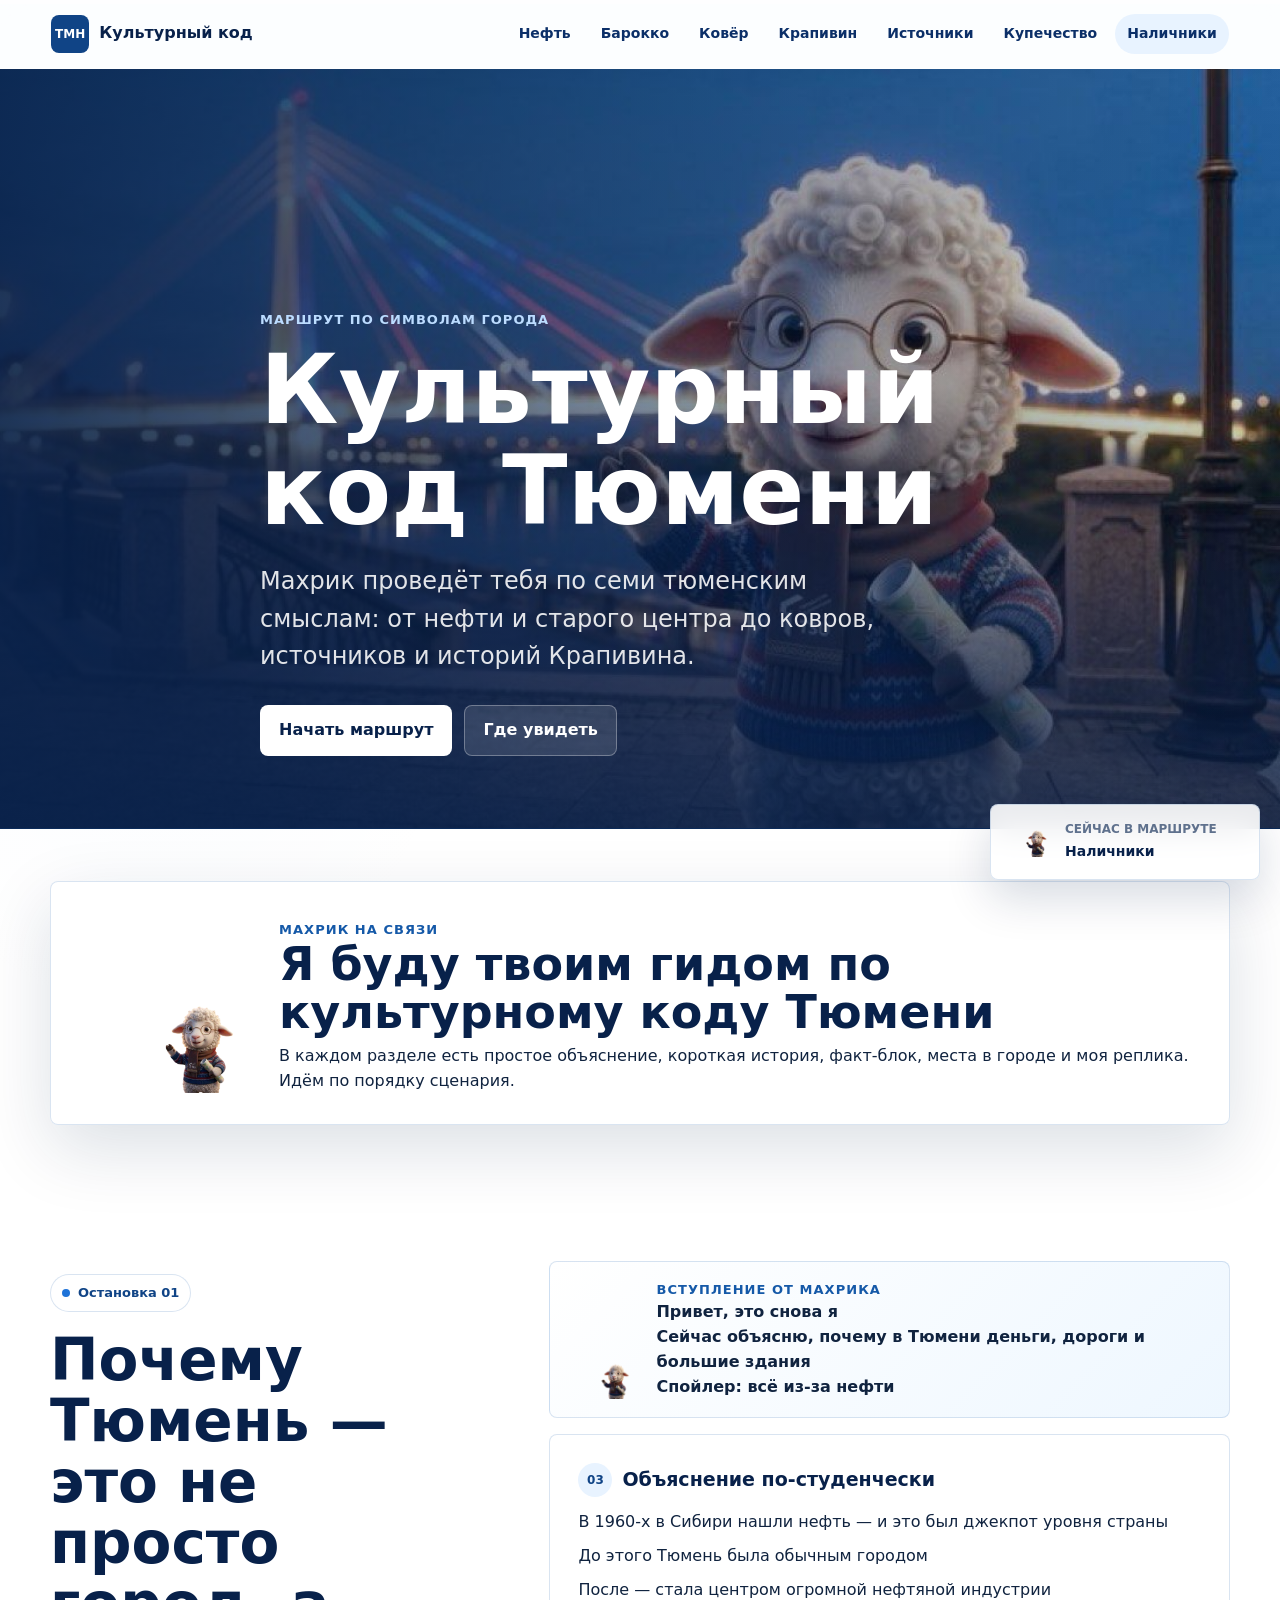
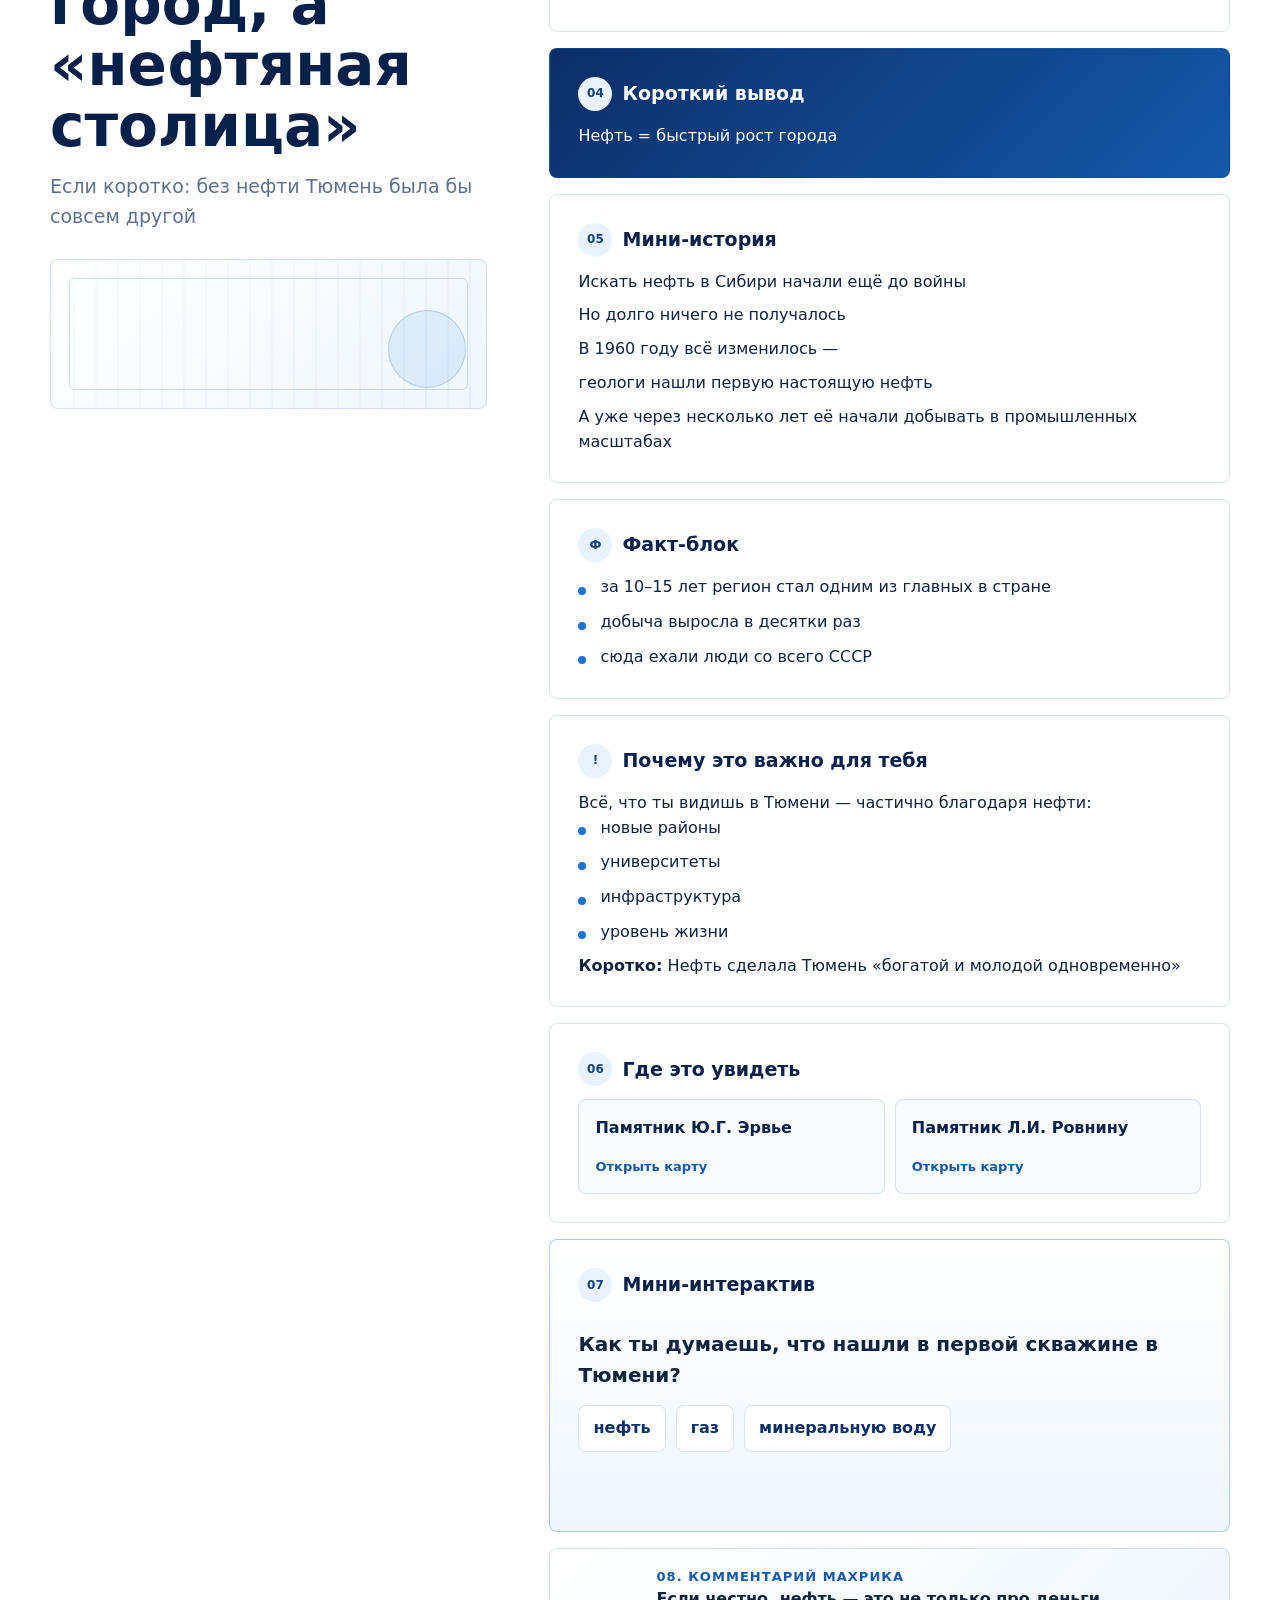
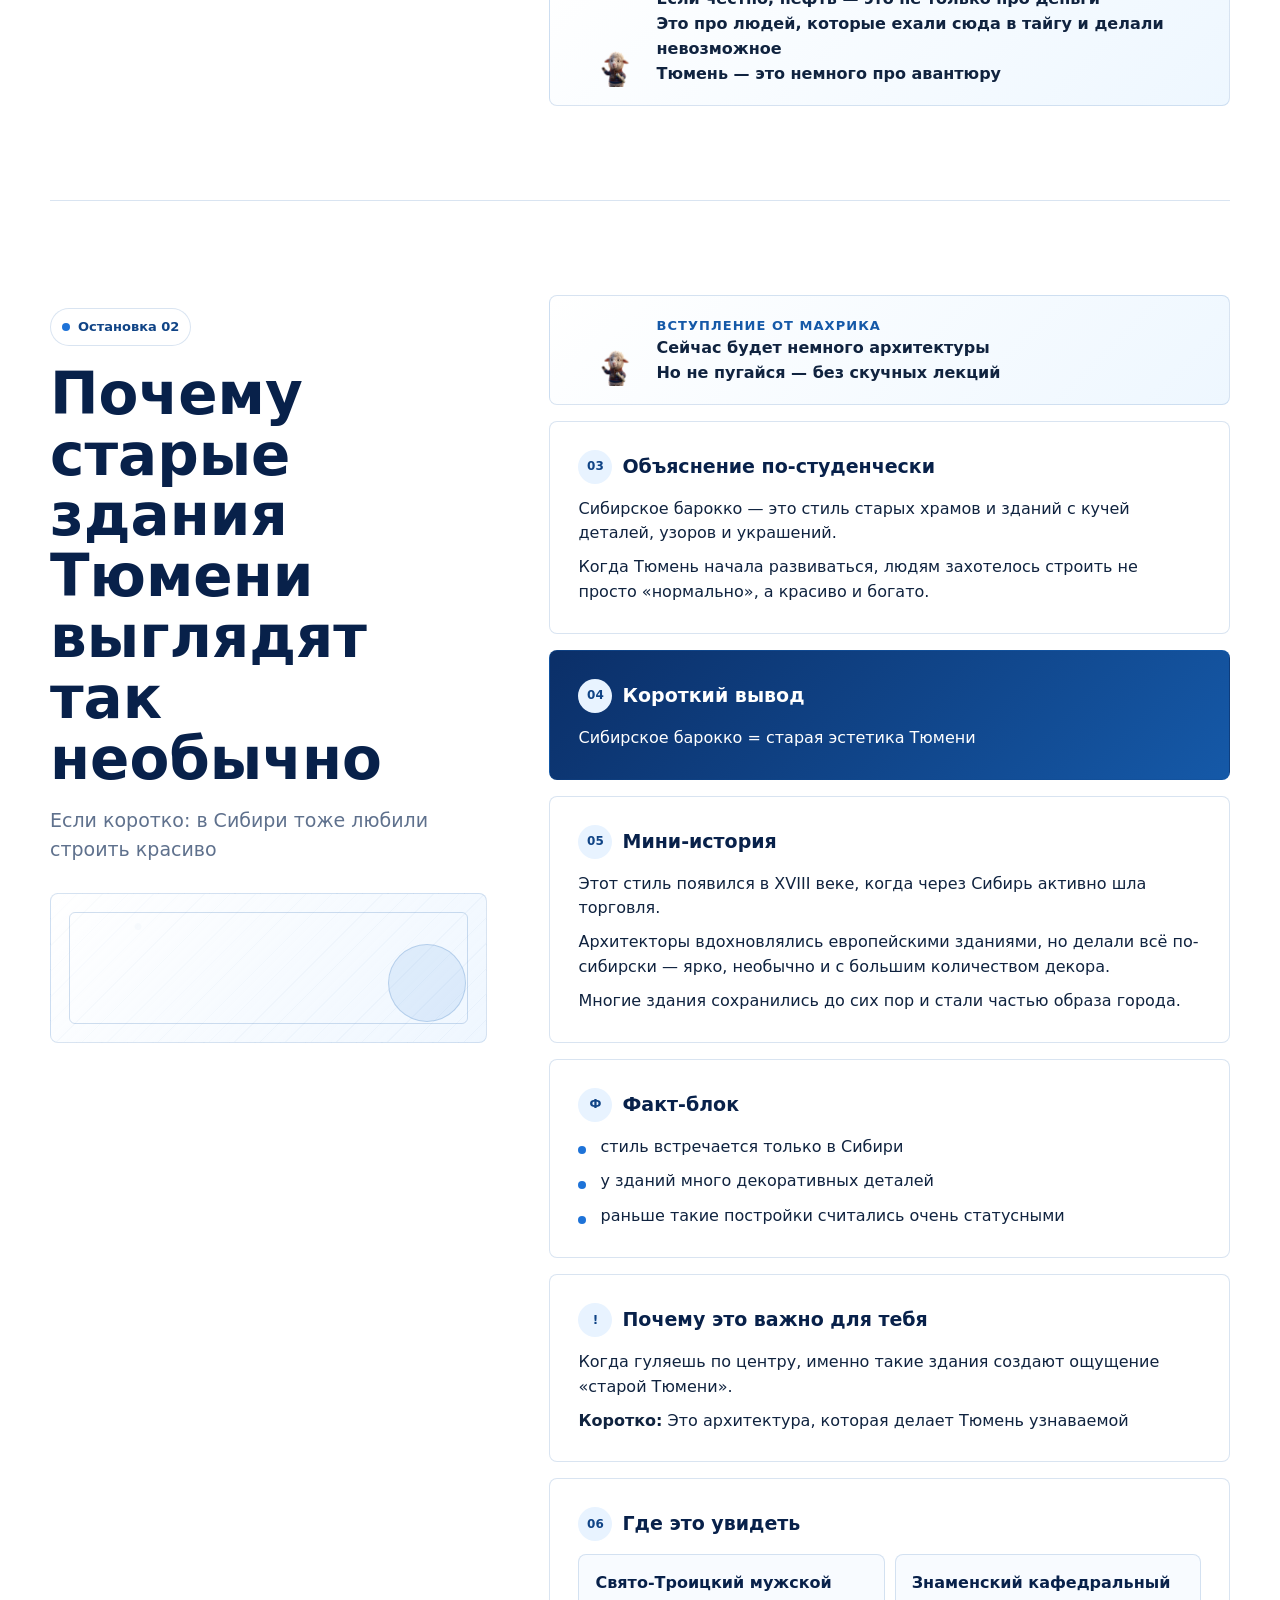
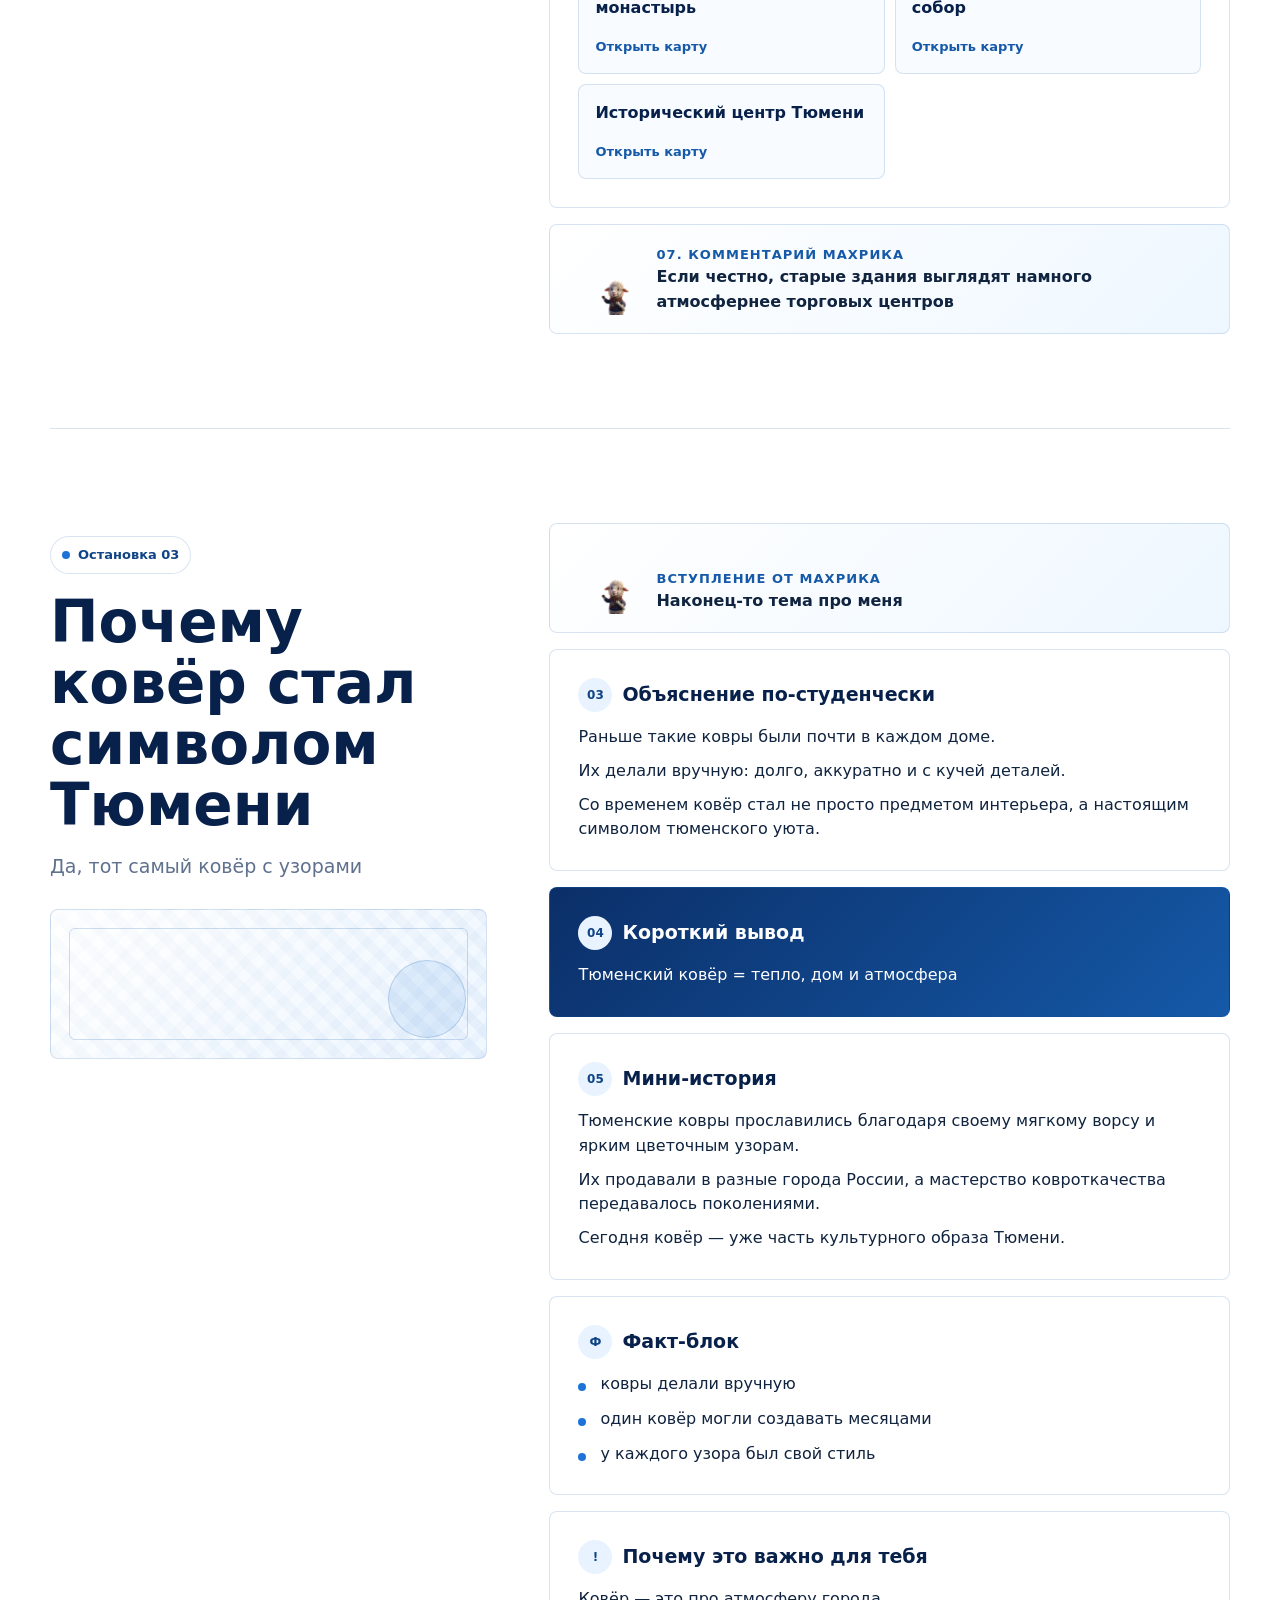
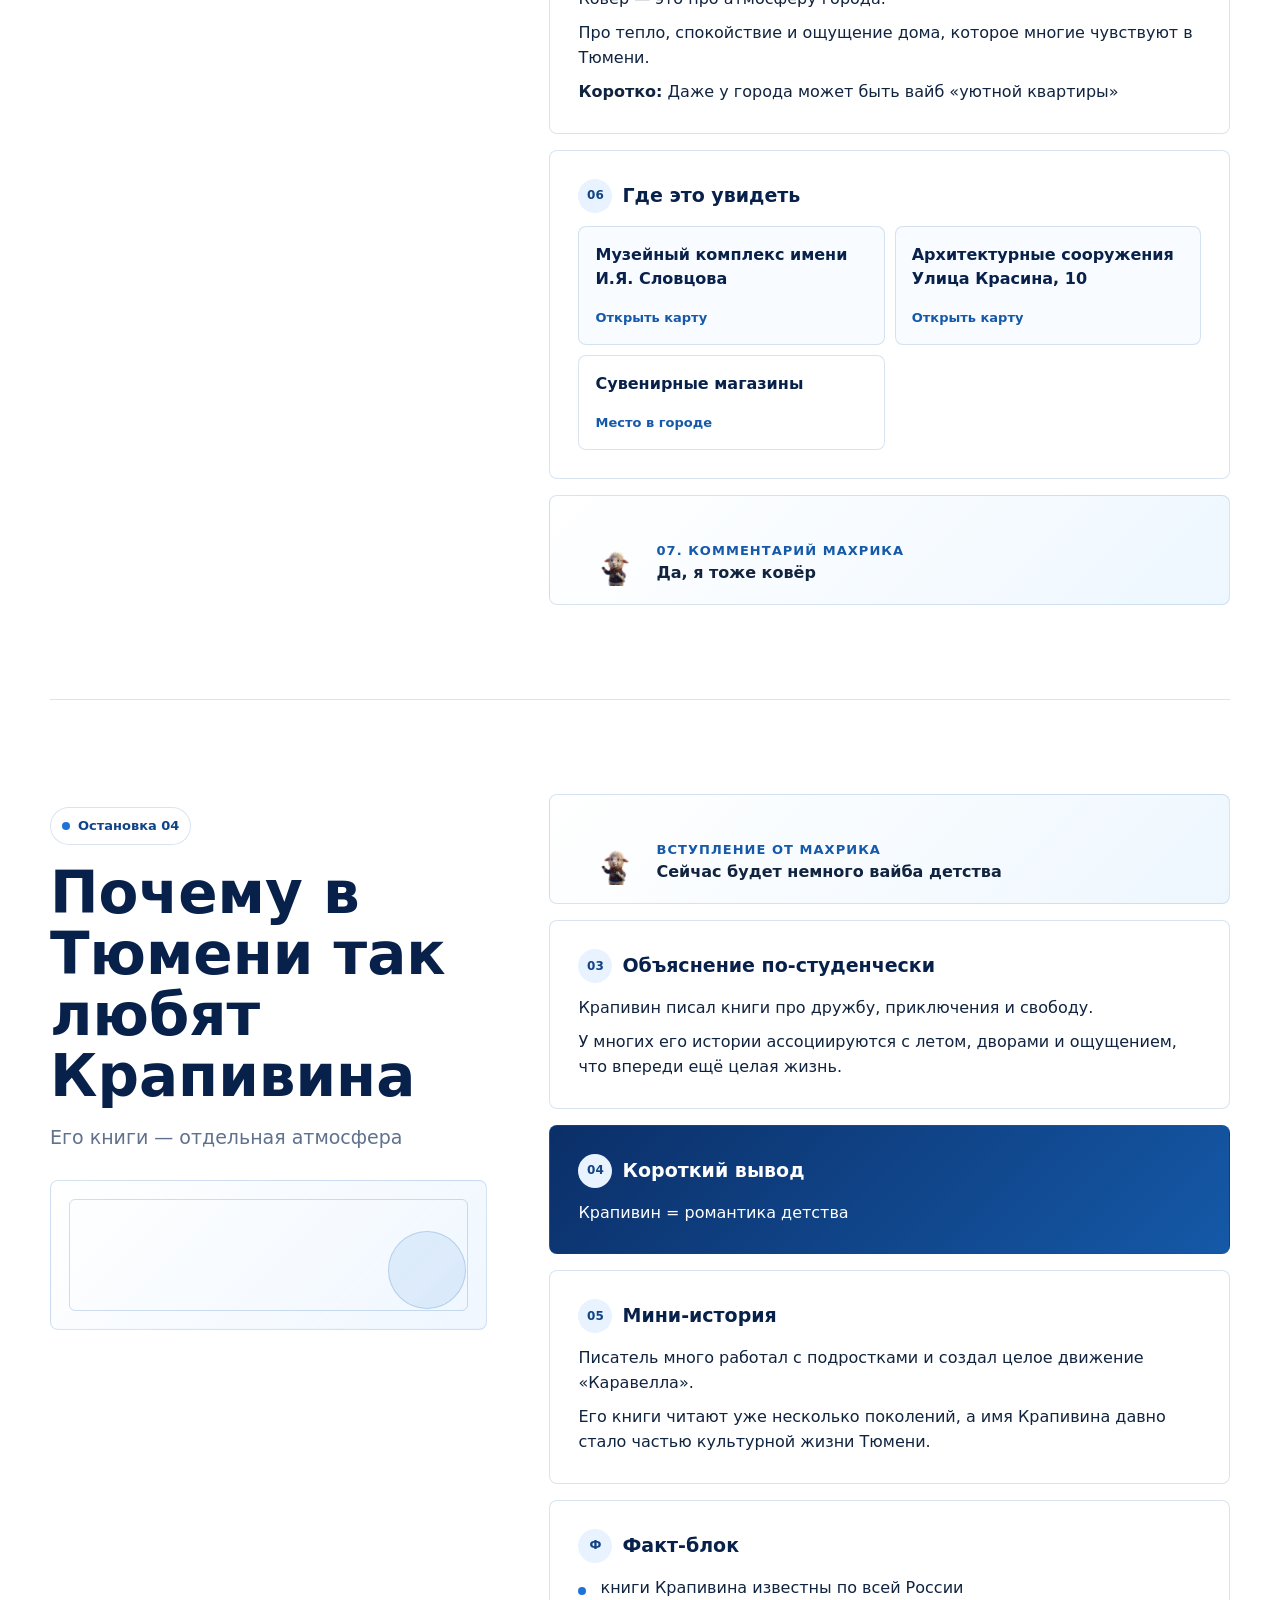
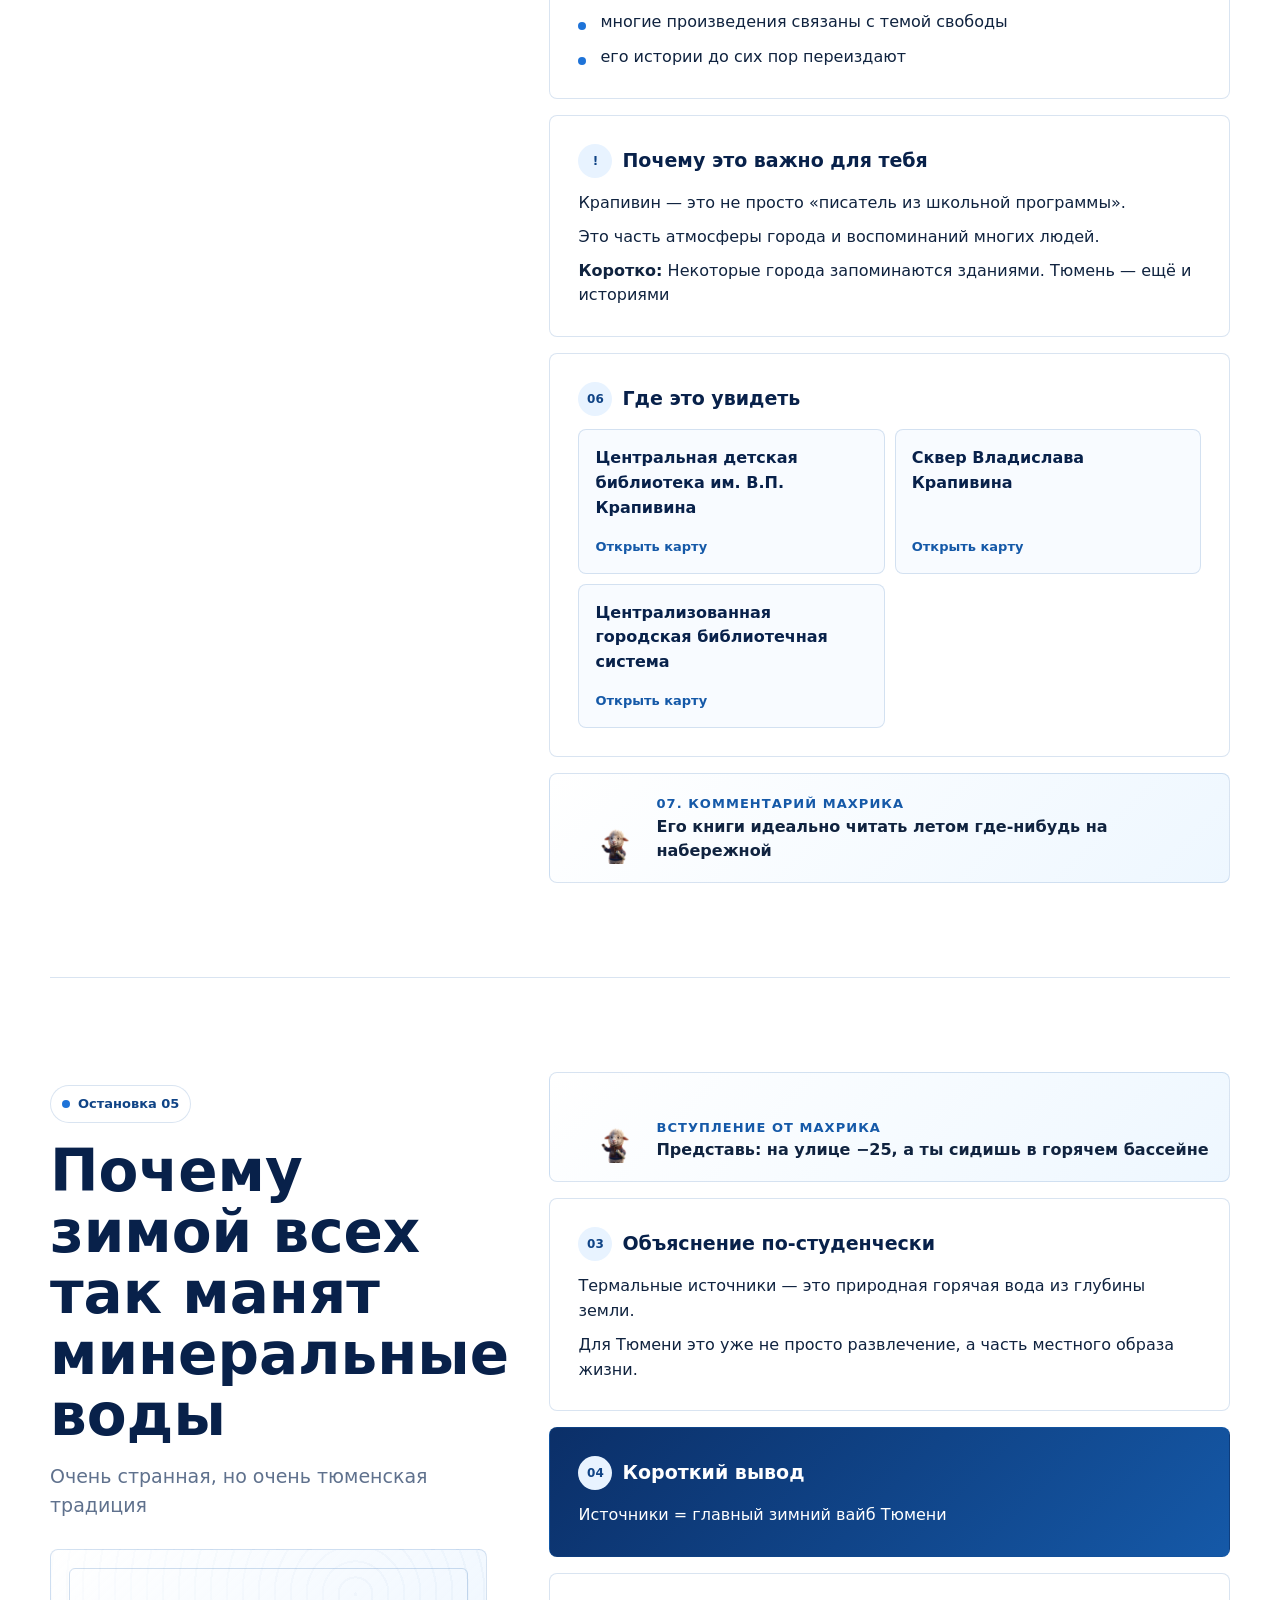
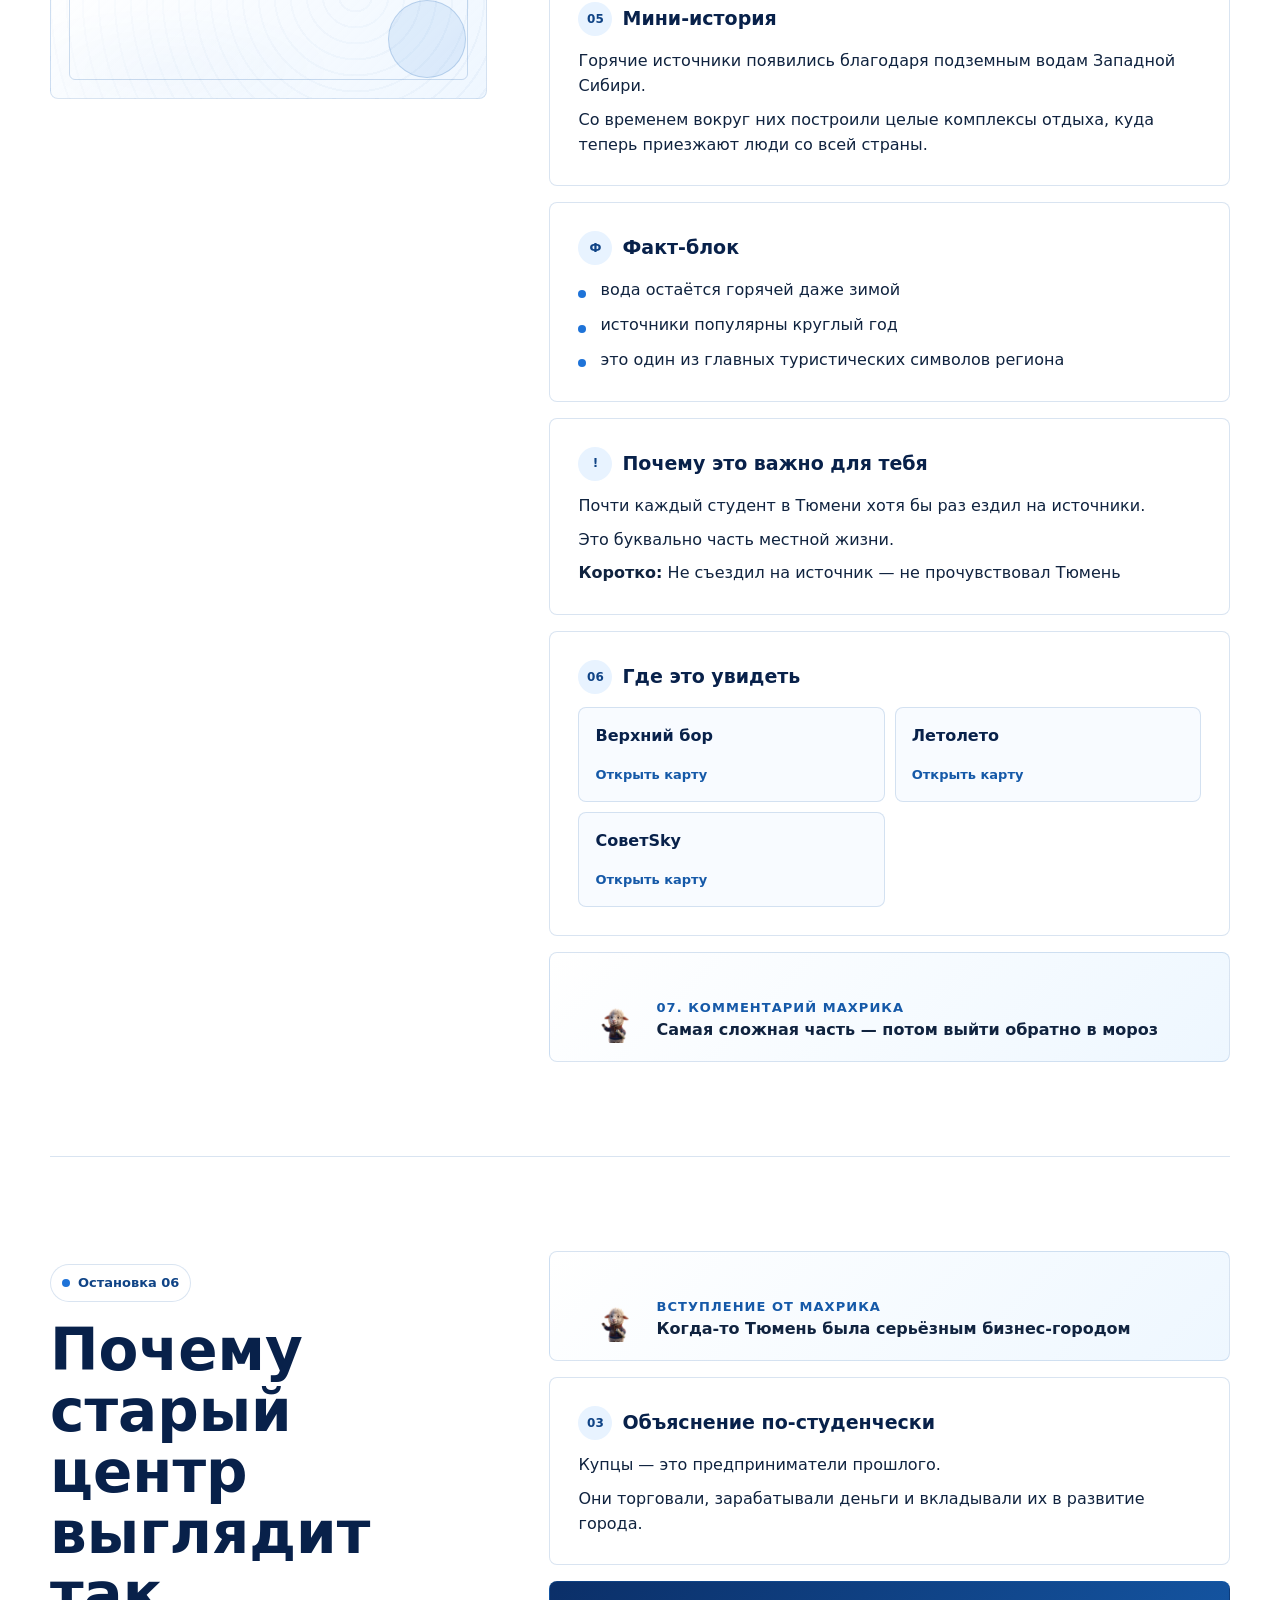
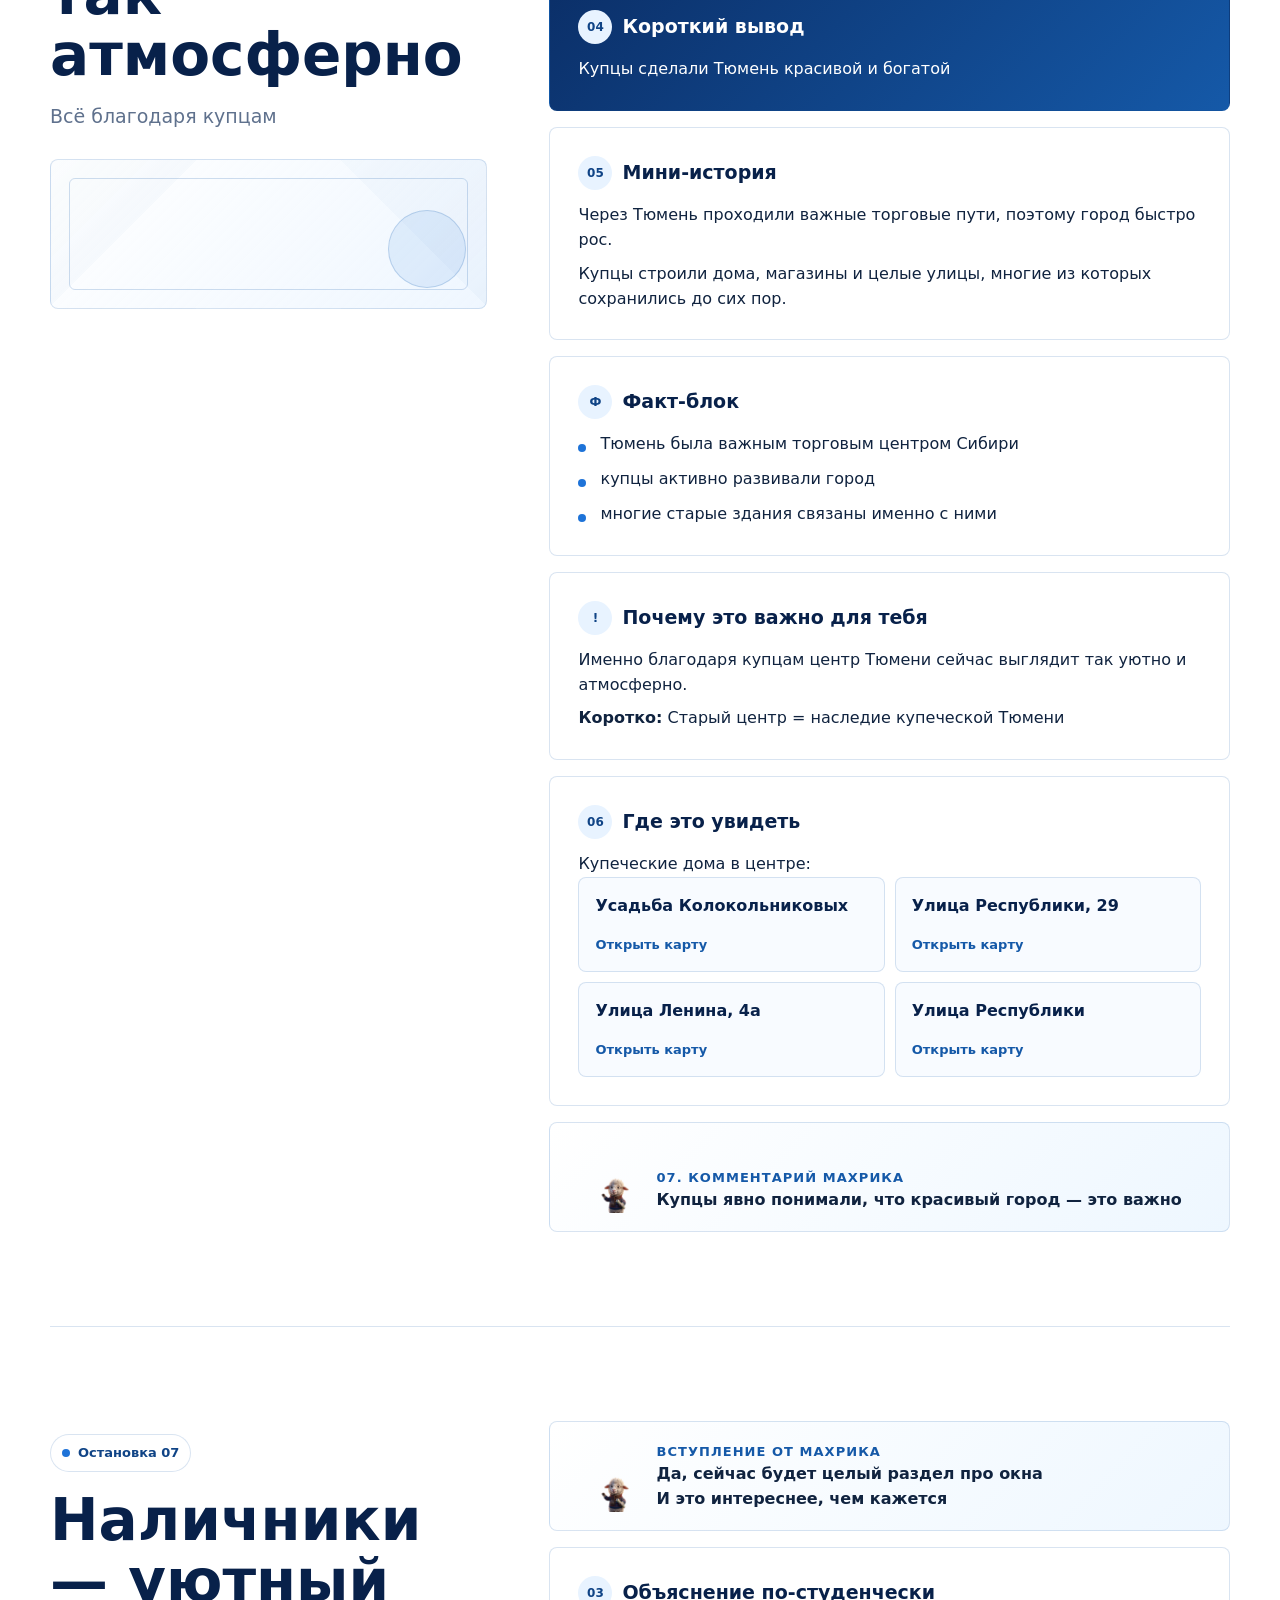
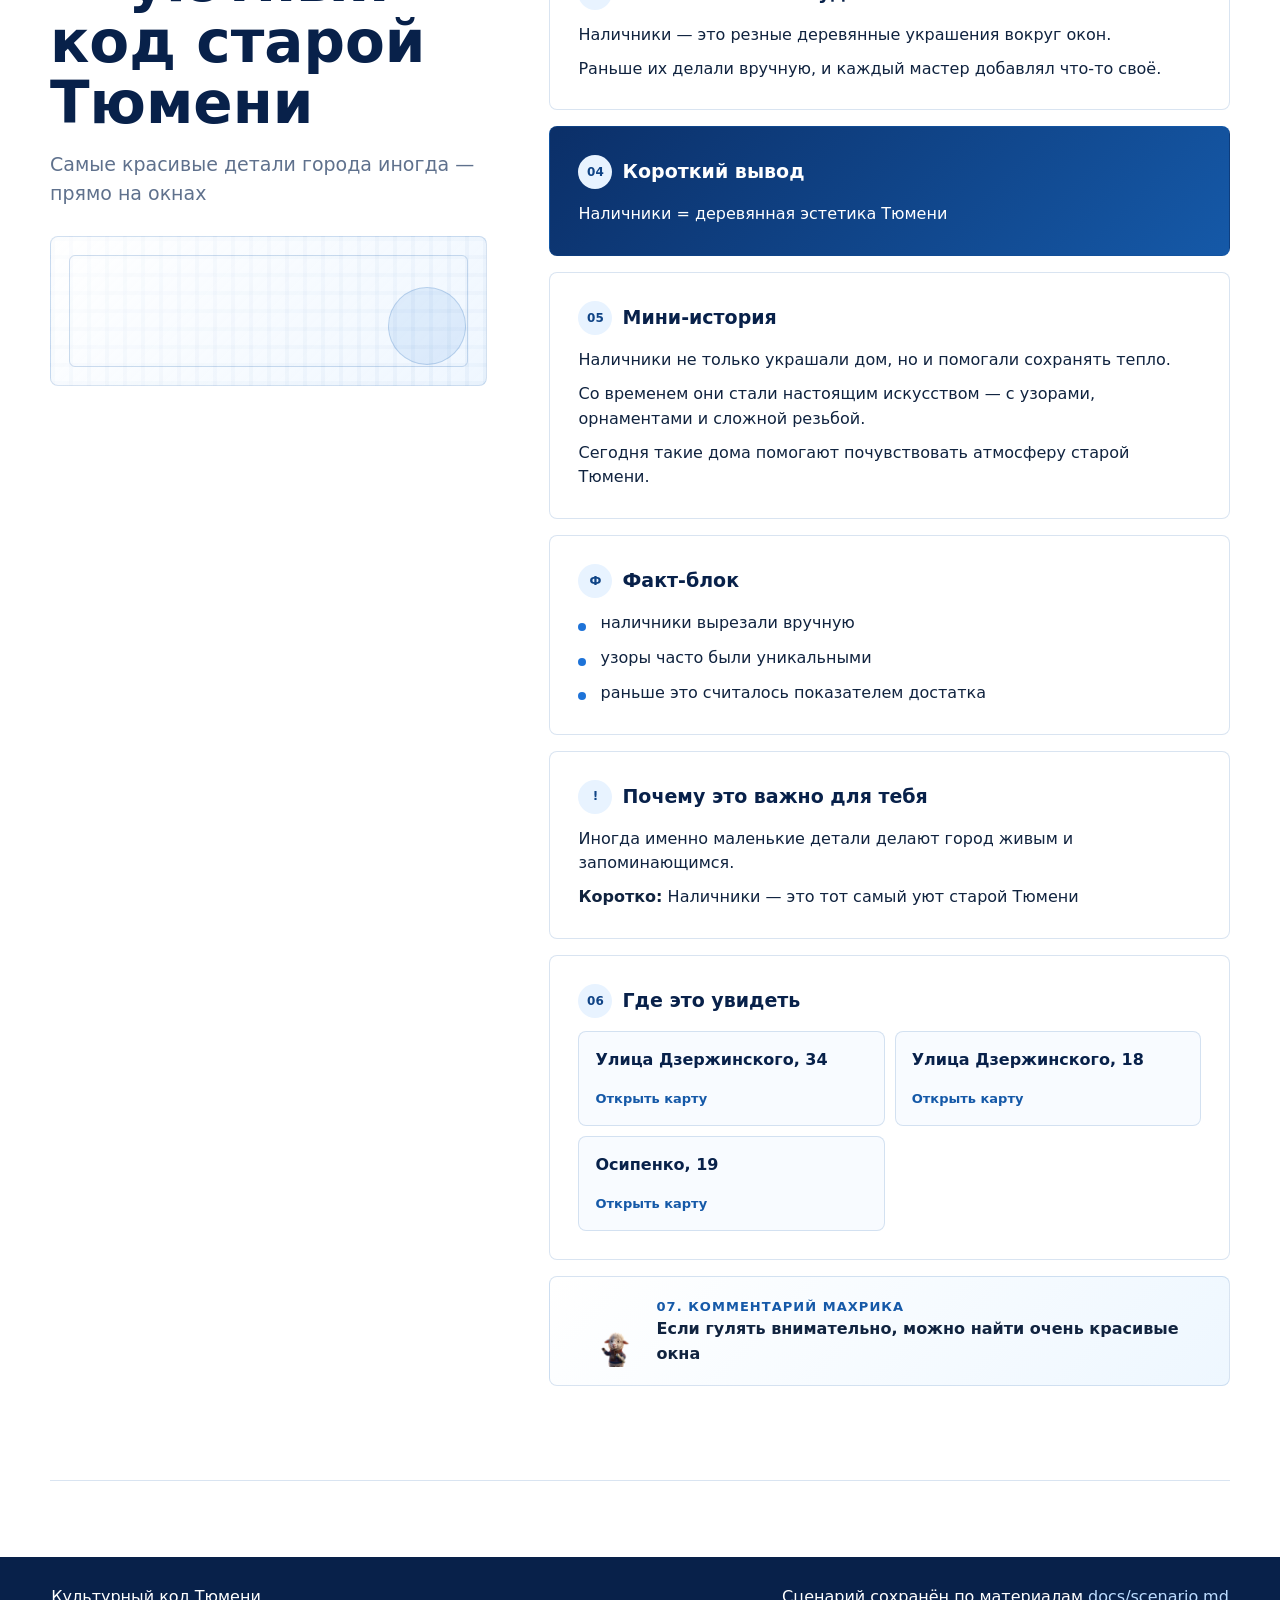
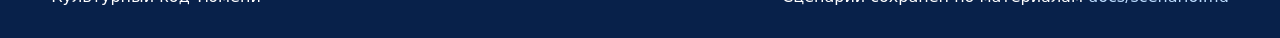
==== index.html @ 113be74d "Initial working version" ====
<!doctype html>
<html lang="ru">
  <head>
    <meta charset="UTF-8" />
    <meta name="viewport" content="width=device-width, initial-scale=1.0" />
    <title>Культурный код Тюмени</title>
    <meta
      name="description"
      content="Интерактивный лендинг-путешествие по культурному коду Тюмени с Махриком в роли гида."
    />
    <link rel="stylesheet" href="styles.css" />
  </head>
  <body>
    <div class="progress" aria-hidden="true">
      <span class="progress__bar"></span>
    </div>

    <header class="topbar">
      <a class="brand" href="#top" aria-label="К началу страницы">
        <span class="brand__mark">ТМН</span>
        <span>Культурный код</span>
      </a>
      <nav class="topnav" aria-label="Навигация по разделам">
        <a href="#oil">Нефть</a>
        <a href="#baroque">Барокко</a>
        <a href="#carpet">Ковёр</a>
        <a href="#krapivin">Крапивин</a>
        <a href="#springs">Источники</a>
        <a href="#merchants">Купечество</a>
        <a href="#nalichniki">Наличники</a>
      </nav>
    </header>

    <main id="top">
      <section class="hero" aria-labelledby="hero-title">
        <div class="hero__media" aria-hidden="true">
          <img src="images/mahrik.png" alt="" />
        </div>
        <div class="hero__content">
          <p class="eyebrow">Маршрут по символам города</p>
          <h1 id="hero-title">Культурный код Тюмени</h1>
          <p class="hero__lead">
            Махрик проведёт тебя по семи тюменским смыслам: от нефти и старого центра до ковров,
            источников и историй Крапивина.
          </p>
          <div class="hero__actions" aria-label="Быстрая навигация">
            <a class="button button--primary" href="#route">Начать маршрут</a>
            <a class="button button--ghost" href="#places">Где увидеть</a>
          </div>
        </div>
      </section>

      <section class="intro-band" id="route" aria-label="Махрик начинает маршрут">
        <div class="guide-card guide-card--wide reveal">
          <img src="images/mahrik_без фона.png" alt="Махрик, барашик-гид ТюмГУ" />
          <div>
            <p class="label">Махрик на связи</p>
            <h2>Я буду твоим гидом по культурному коду Тюмени</h2>
            <p>
              В каждом разделе есть простое объяснение, короткая история, факт-блок, места в городе
              и моя реплика. Идём по порядку сценария.
            </p>
          </div>
        </div>
      </section>

      <aside class="route-widget" aria-label="Прогресс маршрута">
        <img src="images/mahrik_без фона.png" alt="" />
        <div>
          <span>Сейчас в маршруте</span>
          <strong id="current-section">Старт</strong>
        </div>
      </aside>

      <div id="sections" class="sections"></div>
    </main>

    <footer class="footer">
      <p>Культурный код Тюмени</p>
      <p>Сценарий сохранён по материалам <span>docs/scenario.md</span></p>
    </footer>

    <script src="script.js"></script>
  </body>
</html>
---- styles.css ----
:root {
  --blue-950: #08214a;
  --blue-900: #0b2f68;
  --blue-800: #104486;
  --blue-700: #1559a8;
  --blue-600: #1e73d8;
  --blue-100: #e8f3ff;
  --blue-75: #f3f8ff;
  --blue-50: #f8fbff;
  --line: rgba(21, 89, 168, 0.16);
  --text: #10233f;
  --muted: #5f718d;
  --white: #ffffff;
  --shadow: 0 24px 70px rgba(8, 33, 74, 0.14);
  --radius: 8px;
}

* {
  box-sizing: border-box;
}

html {
  scroll-behavior: smooth;
}

body {
  margin: 0;
  color: var(--text);
  background:
    linear-gradient(180deg, rgba(232, 243, 255, 0.92), rgba(255, 255, 255, 0.88) 28rem),
    radial-gradient(circle at 12% 5%, rgba(30, 115, 216, 0.13), transparent 18rem),
    var(--white);
  font-family:
    Inter, "Segoe UI", system-ui, -apple-system, BlinkMacSystemFont, Arial, sans-serif;
  line-height: 1.55;
}

a {
  color: inherit;
}

img {
  display: block;
  max-width: 100%;
}

.progress {
  position: fixed;
  inset: 0 0 auto;
  z-index: 50;
  height: 4px;
  background: rgba(255, 255, 255, 0.68);
}

.progress__bar {
  display: block;
  width: 0;
  height: 100%;
  background: linear-gradient(90deg, var(--blue-600), var(--blue-900));
}

.topbar {
  position: sticky;
  top: 0;
  z-index: 40;
  display: flex;
  align-items: center;
  justify-content: space-between;
  gap: 24px;
  padding: 14px clamp(18px, 4vw, 56px);
  border-bottom: 1px solid rgba(255, 255, 255, 0.7);
  background: rgba(255, 255, 255, 0.84);
  backdrop-filter: blur(18px);
}

.brand {
  display: inline-flex;
  align-items: center;
  gap: 10px;
  color: var(--blue-950);
  font-weight: 800;
  text-decoration: none;
  white-space: nowrap;
}

.brand__mark {
  display: grid;
  width: 38px;
  height: 38px;
  place-items: center;
  border-radius: var(--radius);
  color: var(--white);
  background: var(--blue-800);
  font-size: 12px;
  letter-spacing: 0;
}

.topnav {
  display: flex;
  gap: 6px;
  overflow-x: auto;
  scrollbar-width: none;
}

.topnav::-webkit-scrollbar {
  display: none;
}

.topnav a {
  flex: 0 0 auto;
  padding: 9px 12px;
  border-radius: 999px;
  color: var(--blue-900);
  font-size: 14px;
  font-weight: 700;
  text-decoration: none;
}

.topnav a:hover,
.topnav a.is-active {
  background: var(--blue-100);
}

.hero {
  position: relative;
  min-height: min(760px, calc(100vh - 68px));
  display: grid;
  align-items: end;
  overflow: hidden;
  border-bottom: 1px solid var(--line);
  background: var(--blue-950);
}

.hero__media {
  position: absolute;
  inset: 0;
}

.hero__media::after {
  content: "";
  position: absolute;
  inset: 0;
  background:
    linear-gradient(90deg, rgba(8, 33, 74, 0.9) 0%, rgba(8, 33, 74, 0.62) 36%, rgba(8, 33, 74, 0.08) 100%),
    linear-gradient(0deg, rgba(8, 33, 74, 0.8), rgba(8, 33, 74, 0.05) 58%);
}

.hero__media img {
  width: 100%;
  height: 100%;
  object-fit: cover;
}

.hero__content {
  position: relative;
  z-index: 1;
  width: min(760px, calc(100% - 36px));
  margin: 0 auto;
  padding: 84px 0 72px;
  color: var(--white);
}

.eyebrow,
.label {
  margin: 0 0 10px;
  color: var(--blue-700);
  font-size: 13px;
  font-weight: 800;
  letter-spacing: 0.08em;
  text-transform: uppercase;
}

.hero .eyebrow {
  color: #bcdcff;
}

h1,
h2,
h3 {
  margin: 0;
  color: var(--blue-950);
  line-height: 1.05;
  letter-spacing: 0;
}

.hero h1 {
  color: var(--white);
  font-size: clamp(44px, 8vw, 96px);
  max-width: 760px;
}

.hero__lead {
  max-width: 650px;
  margin: 22px 0 0;
  color: rgba(255, 255, 255, 0.88);
  font-size: clamp(18px, 2.3vw, 24px);
}

.hero__actions {
  display: flex;
  flex-wrap: wrap;
  gap: 12px;
  margin-top: 30px;
}

.button {
  display: inline-flex;
  min-height: 46px;
  align-items: center;
  justify-content: center;
  padding: 12px 18px;
  border: 1px solid rgba(255, 255, 255, 0.3);
  border-radius: var(--radius);
  font-weight: 800;
  text-decoration: none;
}

.button--primary {
  color: var(--blue-950);
  background: var(--white);
}

.button--ghost {
  color: var(--white);
  background: rgba(255, 255, 255, 0.12);
}

.intro-band,
.sections {
  width: min(1180px, calc(100% - 36px));
  margin: 0 auto;
}

.intro-band {
  padding: 52px 0 12px;
  scroll-margin-top: 96px;
}

.guide-card {
  display: grid;
  grid-template-columns: 86px 1fr;
  gap: 18px;
  align-items: center;
  padding: 18px;
  border: 1px solid var(--line);
  border-radius: var(--radius);
  background: rgba(255, 255, 255, 0.92);
  box-shadow: var(--shadow);
}

.guide-card--wide {
  grid-template-columns: minmax(120px, 180px) 1fr;
  padding: clamp(18px, 3vw, 30px);
}

.guide-card img {
  width: 100%;
  aspect-ratio: 1 / 1;
  object-fit: contain;
  object-position: center bottom;
}

.guide-card p {
  margin: 8px 0 0;
}

.guide-card h2 {
  font-size: clamp(26px, 4vw, 46px);
}

.route-widget {
  position: fixed;
  right: 20px;
  bottom: 20px;
  z-index: 35;
  display: grid;
  grid-template-columns: 54px 1fr;
  gap: 10px;
  align-items: center;
  width: min(270px, calc(100vw - 40px));
  padding: 10px;
  border: 1px solid var(--line);
  border-radius: var(--radius);
  background: rgba(255, 255, 255, 0.9);
  box-shadow: 0 18px 45px rgba(8, 33, 74, 0.16);
  backdrop-filter: blur(16px);
}

.route-widget img {
  width: 54px;
  height: 54px;
  object-fit: contain;
}

.route-widget span {
  display: block;
  color: var(--muted);
  font-size: 12px;
  font-weight: 800;
  text-transform: uppercase;
}

.route-widget strong {
  color: var(--blue-950);
  font-size: 14px;
}

.sections {
  padding: 30px 0 76px;
}

.code-section {
  position: relative;
  display: grid;
  grid-template-columns: minmax(0, 0.9fr) minmax(0, 1.4fr);
  gap: clamp(24px, 5vw, 62px);
  padding: clamp(42px, 8vw, 94px) 0;
  border-bottom: 1px solid var(--line);
  scroll-margin-top: 86px;
}

.section-rail {
  position: sticky;
  top: 92px;
  align-self: start;
}

.section-kicker {
  display: inline-flex;
  align-items: center;
  gap: 8px;
  margin-bottom: 18px;
  padding: 8px 11px;
  border: 1px solid var(--line);
  border-radius: 999px;
  color: var(--blue-800);
  background: rgba(255, 255, 255, 0.82);
  font-size: 13px;
  font-weight: 900;
}

.section-kicker::before {
  content: "";
  width: 8px;
  height: 8px;
  border-radius: 999px;
  background: var(--section-accent, var(--blue-600));
}

.section-rail h2 {
  font-size: clamp(31px, 5vw, 58px);
}

.section-subtitle {
  margin: 16px 0 0;
  color: var(--muted);
  font-size: 19px;
}

.section-motif {
  position: relative;
  min-height: 150px;
  margin-top: 28px;
  overflow: hidden;
  border: 1px solid var(--line);
  border-radius: var(--radius);
  background:
    linear-gradient(135deg, rgba(255, 255, 255, 0.9), rgba(232, 243, 255, 0.7)),
    var(--motif);
}

.section-motif::before,
.section-motif::after {
  content: "";
  position: absolute;
  inset: 18px;
  border: 1px solid rgba(21, 89, 168, 0.2);
  border-radius: 6px;
}

.section-motif::after {
  inset: auto 20px 20px auto;
  width: 76px;
  height: 76px;
  border-radius: 50%;
  background: rgba(30, 115, 216, 0.1);
}

.content-stack {
  display: grid;
  gap: 16px;
}

.block {
  padding: clamp(18px, 3vw, 28px);
  border: 1px solid var(--line);
  border-radius: var(--radius);
  background: rgba(255, 255, 255, 0.84);
  scroll-margin-top: 96px;
}

.block h3 {
  display: flex;
  align-items: center;
  gap: 10px;
  margin-bottom: 13px;
  font-size: 19px;
}

.block h3 span {
  display: inline-flex;
  min-width: 34px;
  height: 34px;
  align-items: center;
  justify-content: center;
  border-radius: 999px;
  color: var(--blue-800);
  background: var(--blue-100);
  font-size: 12px;
  font-weight: 900;
}

.block p {
  margin: 9px 0 0;
}

.block p:first-of-type {
  margin-top: 0;
}

.takeaway {
  border-color: rgba(21, 89, 168, 0.28);
  color: var(--white);
  background: linear-gradient(135deg, var(--blue-900), var(--blue-700));
}

.takeaway h3,
.takeaway p {
  color: var(--white);
}

.facts ul,
.why ul,
.places-list {
  display: grid;
  gap: 10px;
  margin: 0;
  padding: 0;
  list-style: none;
}

.facts li,
.why li {
  position: relative;
  padding-left: 22px;
}

.facts li::before,
.why li::before {
  content: "";
  position: absolute;
  left: 0;
  top: 0.72em;
  width: 8px;
  height: 8px;
  border-radius: 999px;
  background: var(--blue-600);
}

.places-list {
  grid-template-columns: repeat(2, minmax(0, 1fr));
}

.place-card {
  min-height: 92px;
  display: flex;
  flex-direction: column;
  justify-content: space-between;
  gap: 16px;
  padding: 16px;
  border: 1px solid var(--line);
  border-radius: var(--radius);
  color: var(--blue-950);
  background: var(--blue-50);
  text-decoration: none;
}

.place-card:hover {
  border-color: rgba(21, 89, 168, 0.42);
  transform: translateY(-2px);
}

.place-card span {
  color: var(--blue-700);
  font-size: 13px;
  font-weight: 900;
}

.place-card--plain {
  background: rgba(255, 255, 255, 0.72);
}

.quiz {
  display: grid;
  gap: 14px;
  border-color: rgba(30, 115, 216, 0.34);
  background: linear-gradient(180deg, #ffffff, #eef7ff);
}

.quiz__question {
  font-size: 20px;
  font-weight: 900;
}

.quiz__options {
  display: flex;
  flex-wrap: wrap;
  gap: 10px;
}

.quiz__option {
  min-height: 44px;
  padding: 10px 14px;
  border: 1px solid var(--line);
  border-radius: var(--radius);
  color: var(--blue-900);
  background: var(--white);
  font: inherit;
  font-weight: 800;
  cursor: pointer;
}

.quiz__option:hover,
.quiz__option:focus-visible {
  border-color: var(--blue-600);
  outline: none;
}

.quiz__option.is-right {
  color: var(--white);
  background: var(--blue-700);
}

.quiz__option.is-wrong {
  color: var(--blue-950);
  background: #dfeeff;
}

.quiz__answer {
  min-height: 28px;
  margin: 0;
  color: var(--blue-900);
  font-weight: 800;
}

.guide-note {
  display: grid;
  grid-template-columns: 72px 1fr;
  gap: 16px;
  align-items: end;
  padding: 18px;
  border: 1px solid var(--line);
  border-radius: var(--radius);
  background: linear-gradient(135deg, #ffffff, #eef7ff);
  scroll-margin-top: 96px;
}

.guide-note img {
  width: 72px;
  height: 72px;
  object-fit: contain;
  object-position: center bottom;
}

.guide-note p {
  margin: 0;
  font-weight: 750;
}

.reveal {
  opacity: 0;
  transform: translateY(18px);
  transition:
    opacity 0.55s ease,
    transform 0.55s ease;
}

.reveal.is-visible {
  opacity: 1;
  transform: translateY(0);
}

.footer {
  display: flex;
  flex-wrap: wrap;
  justify-content: space-between;
  gap: 12px;
  padding: 28px clamp(18px, 4vw, 56px);
  color: var(--white);
  background: var(--blue-950);
}

.footer p {
  margin: 0;
}

.footer span {
  color: #bcdcff;
}

@media (max-width: 920px) {
  .topbar {
    align-items: flex-start;
    flex-direction: column;
    gap: 10px;
  }

  .topnav {
    width: 100%;
  }

  .hero {
    min-height: 720px;
  }

  .hero__media img {
    object-position: 60% center;
  }

  .hero__media::after {
    background:
      linear-gradient(180deg, rgba(8, 33, 74, 0.22), rgba(8, 33, 74, 0.92) 64%),
      linear-gradient(0deg, rgba(8, 33, 74, 0.85), rgba(8, 33, 74, 0.05));
  }

  .code-section {
    grid-template-columns: 1fr;
  }

  .section-rail {
    position: relative;
    top: auto;
  }

  .section-motif {
    min-height: 100px;
  }

  .route-widget {
    display: none;
  }
}

@media (max-width: 640px) {
  body {
    font-size: 16px;
  }

  .hero {
    min-height: 680px;
  }

  .hero__content {
    width: min(100% - 28px, 760px);
    padding-bottom: 44px;
  }

  .hero__actions,
  .quiz__options {
    flex-direction: column;
  }

  .button,
  .quiz__option {
    width: 100%;
  }

  .intro-band,
  .sections {
    width: min(100% - 28px, 1180px);
  }

  .guide-card,
  .guide-card--wide,
  .guide-note {
    grid-template-columns: 64px 1fr;
    align-items: center;
  }

  .guide-card--wide img,
  .guide-note img {
    width: 64px;
    height: 64px;
  }

  .guide-card h2 {
    font-size: 23px;
  }

  .places-list {
    grid-template-columns: 1fr;
  }

  .block {
    padding: 18px;
  }

  .footer {
    padding-bottom: 34px;
  }
}
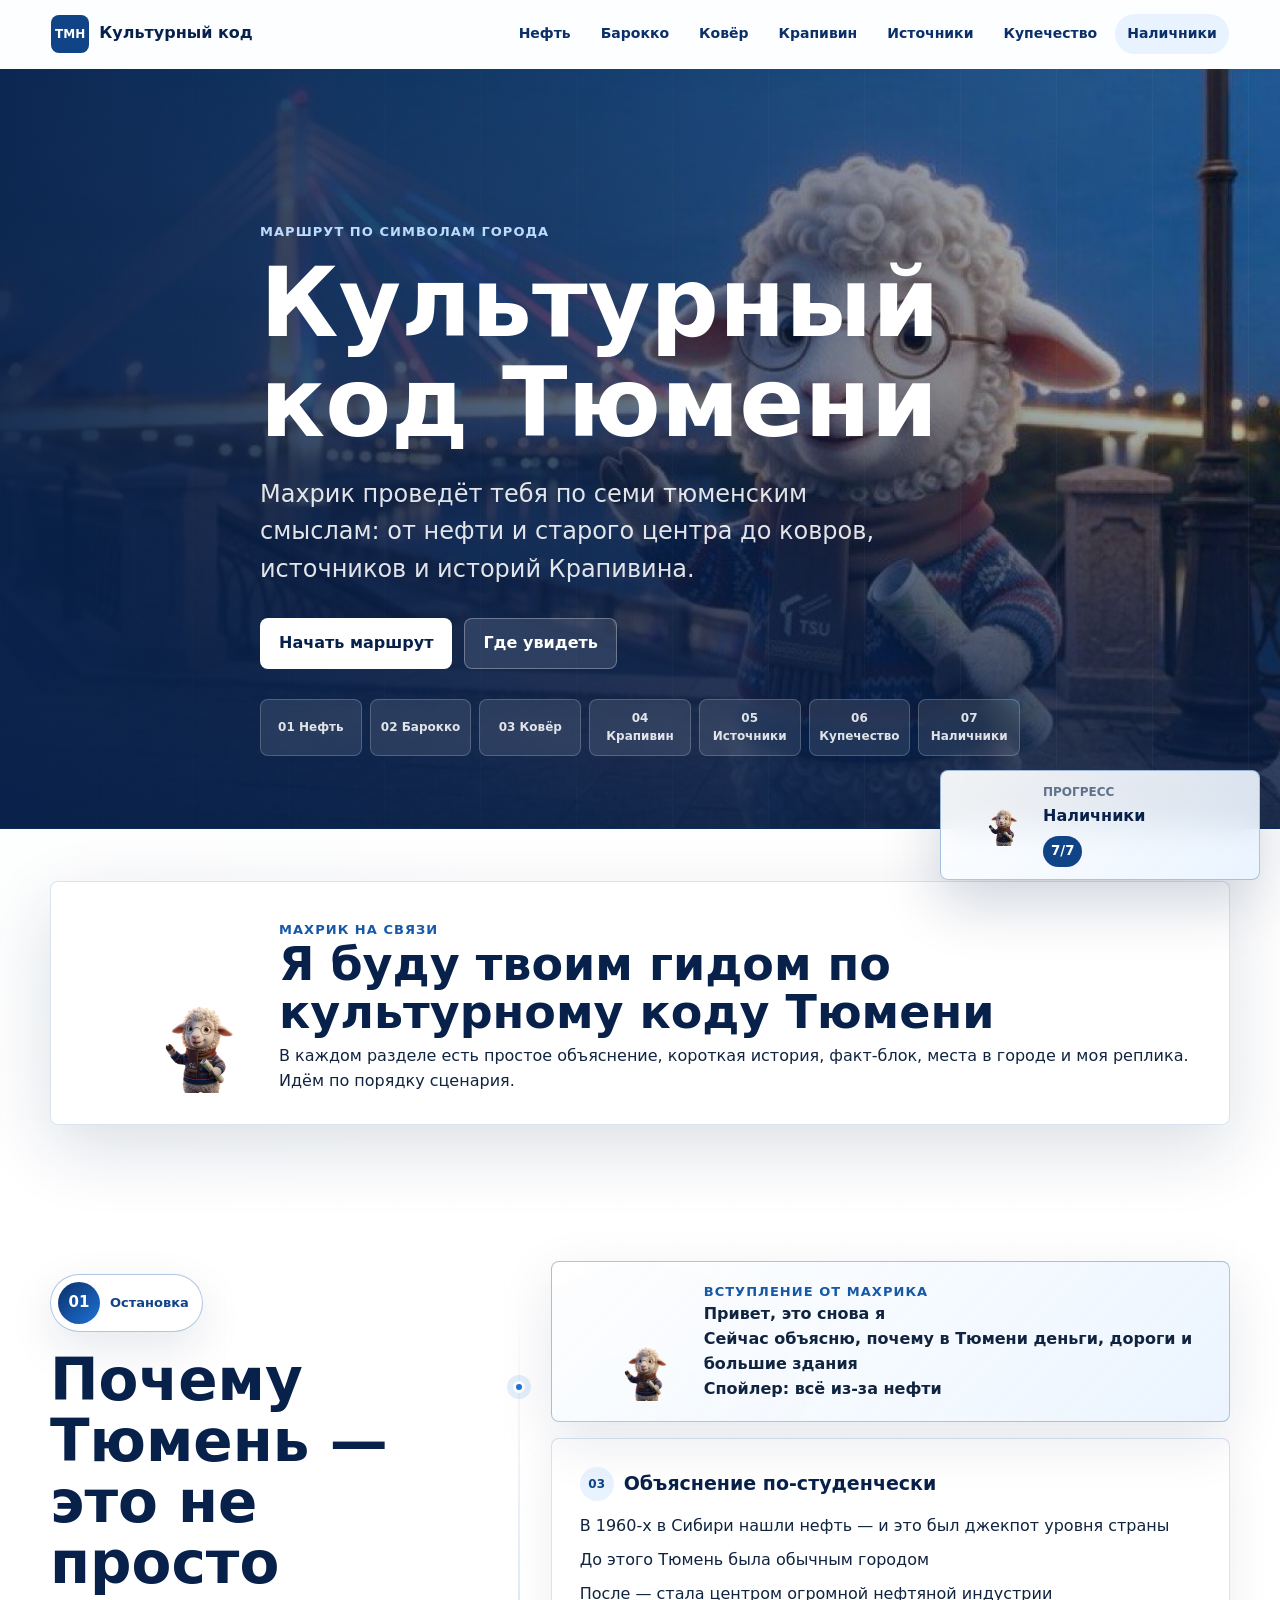
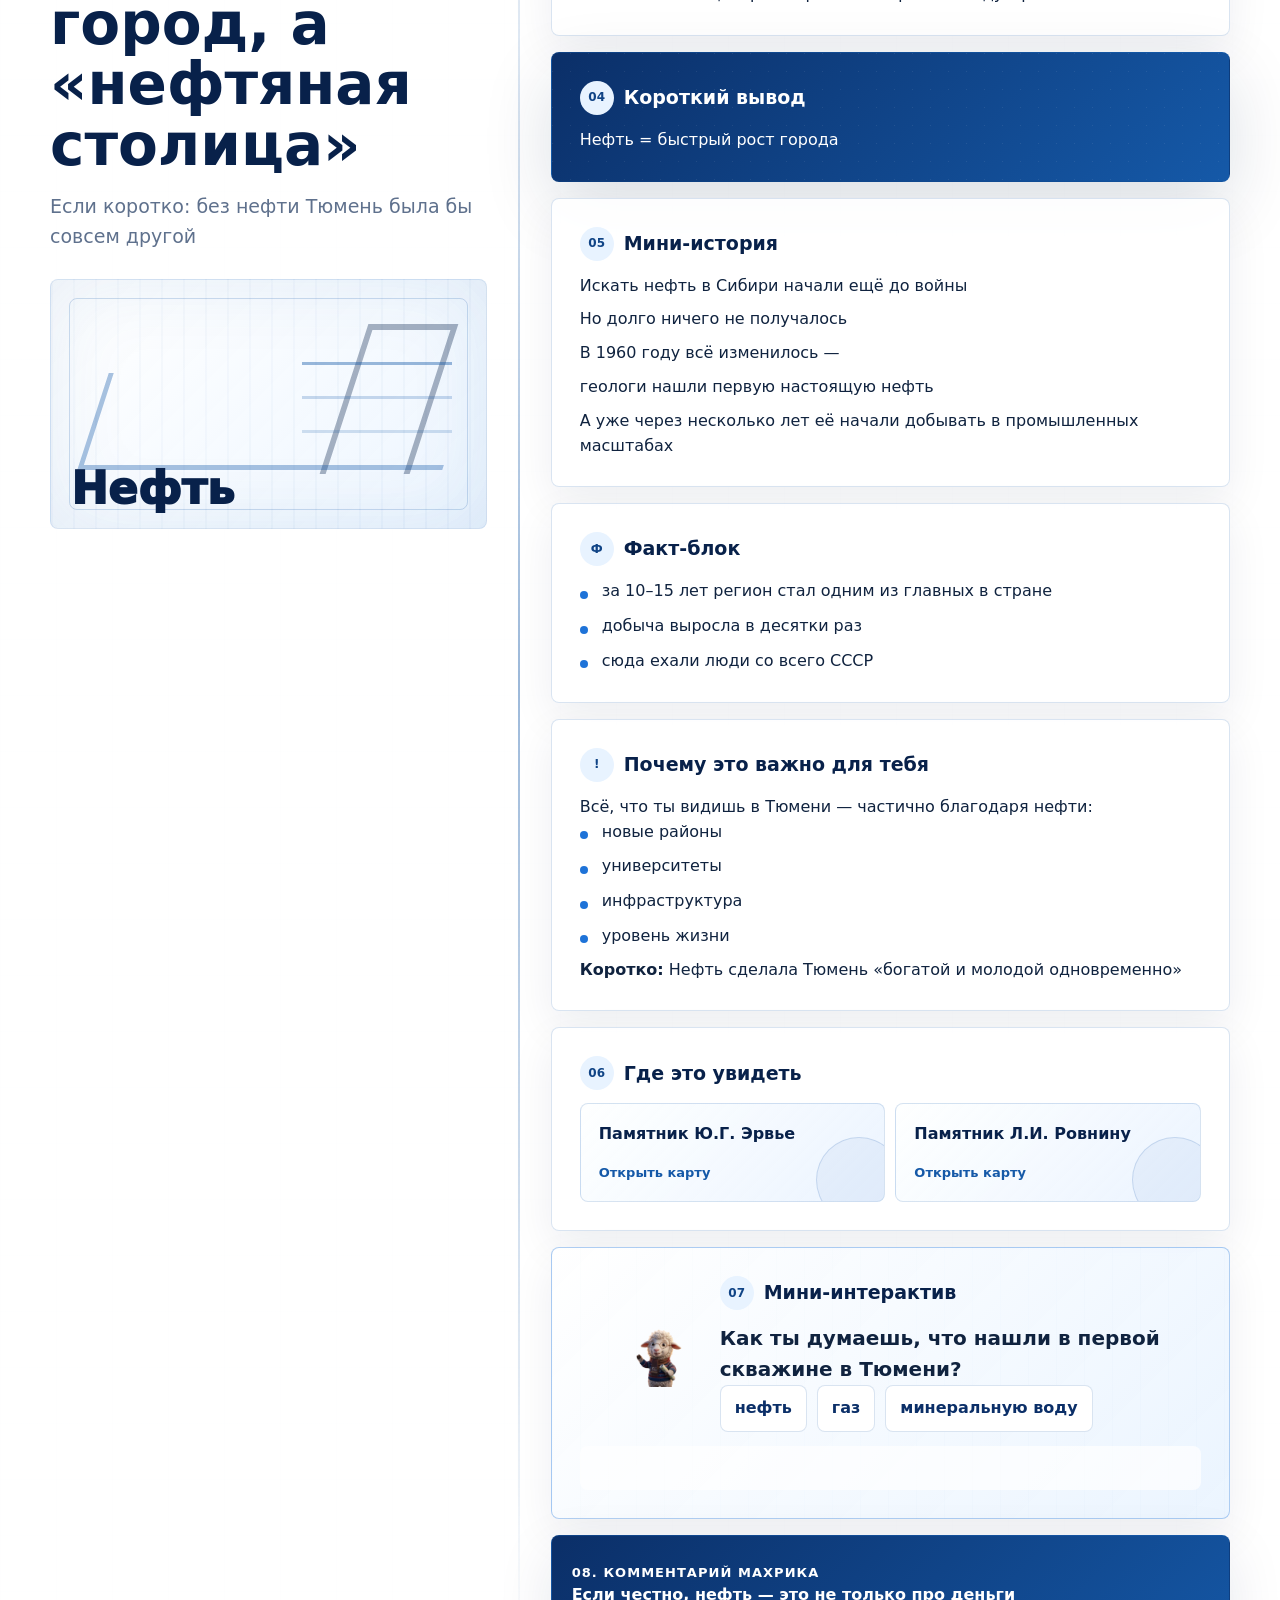
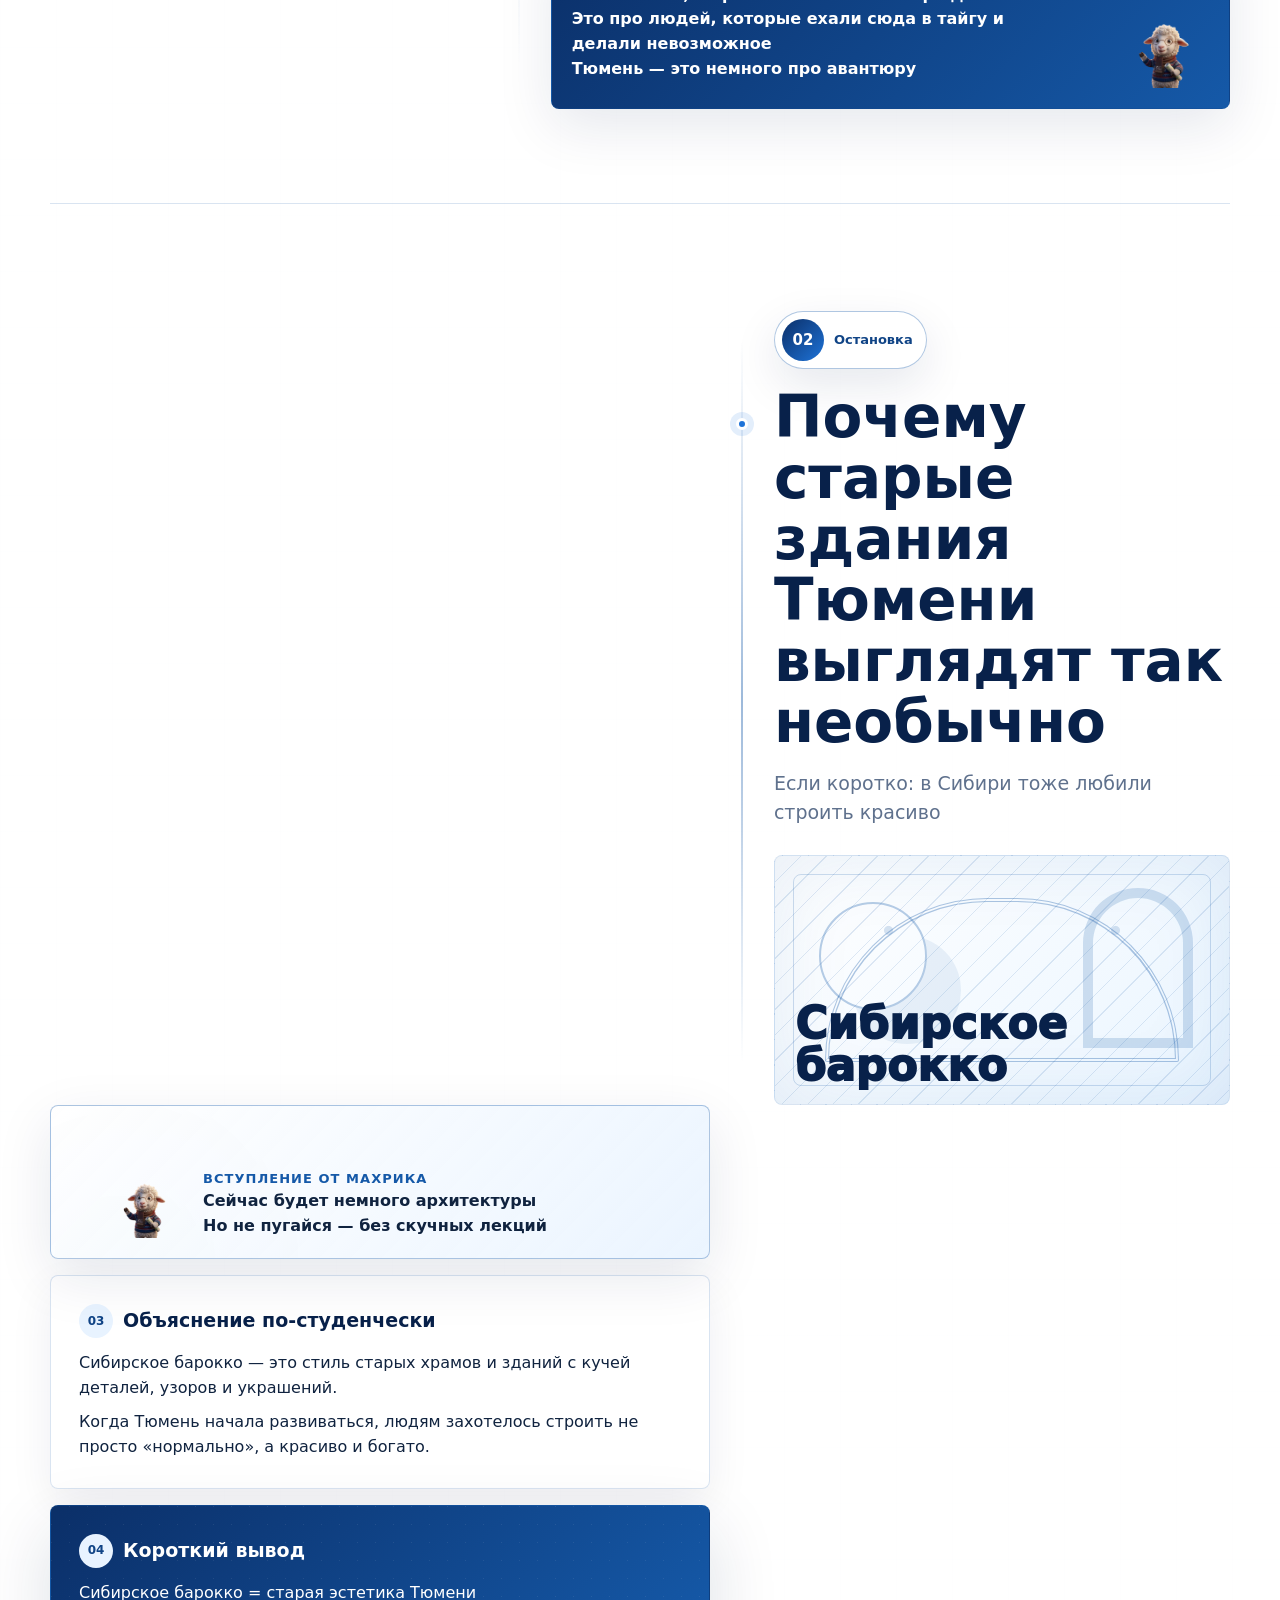
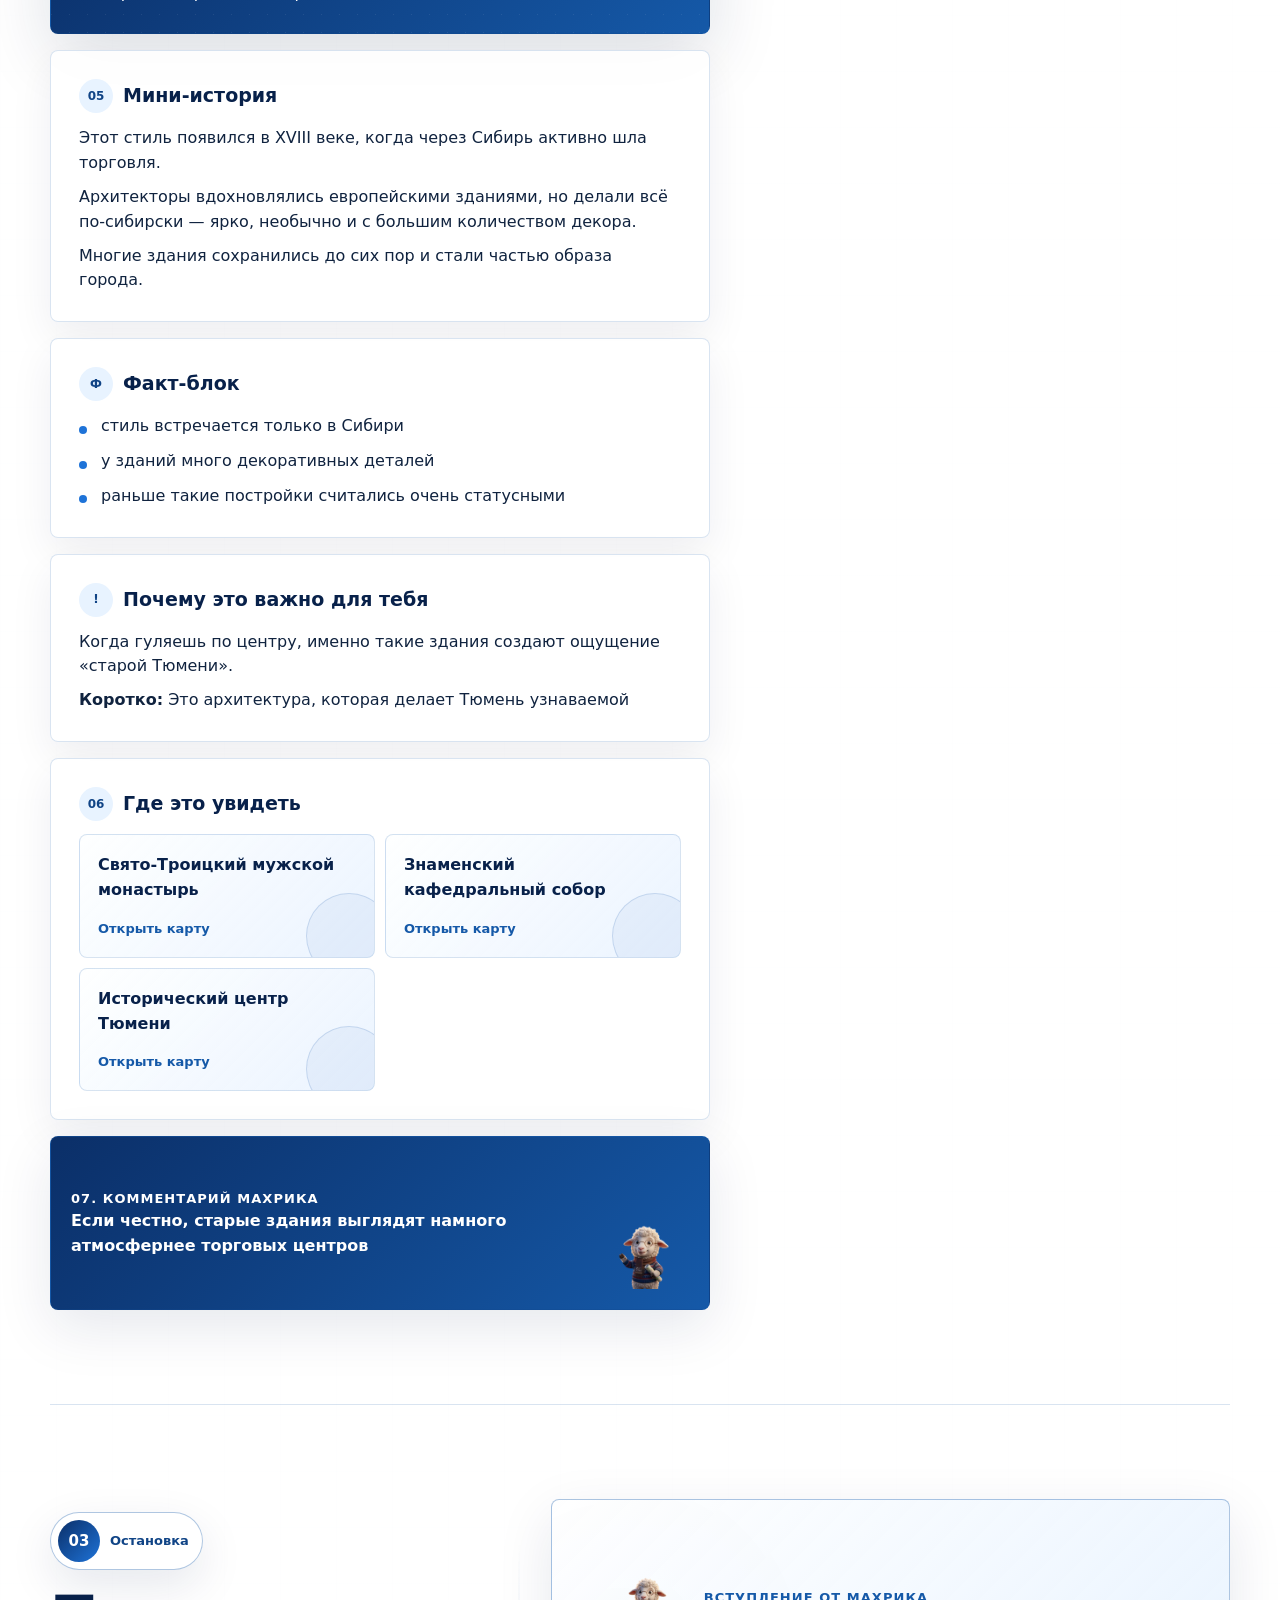
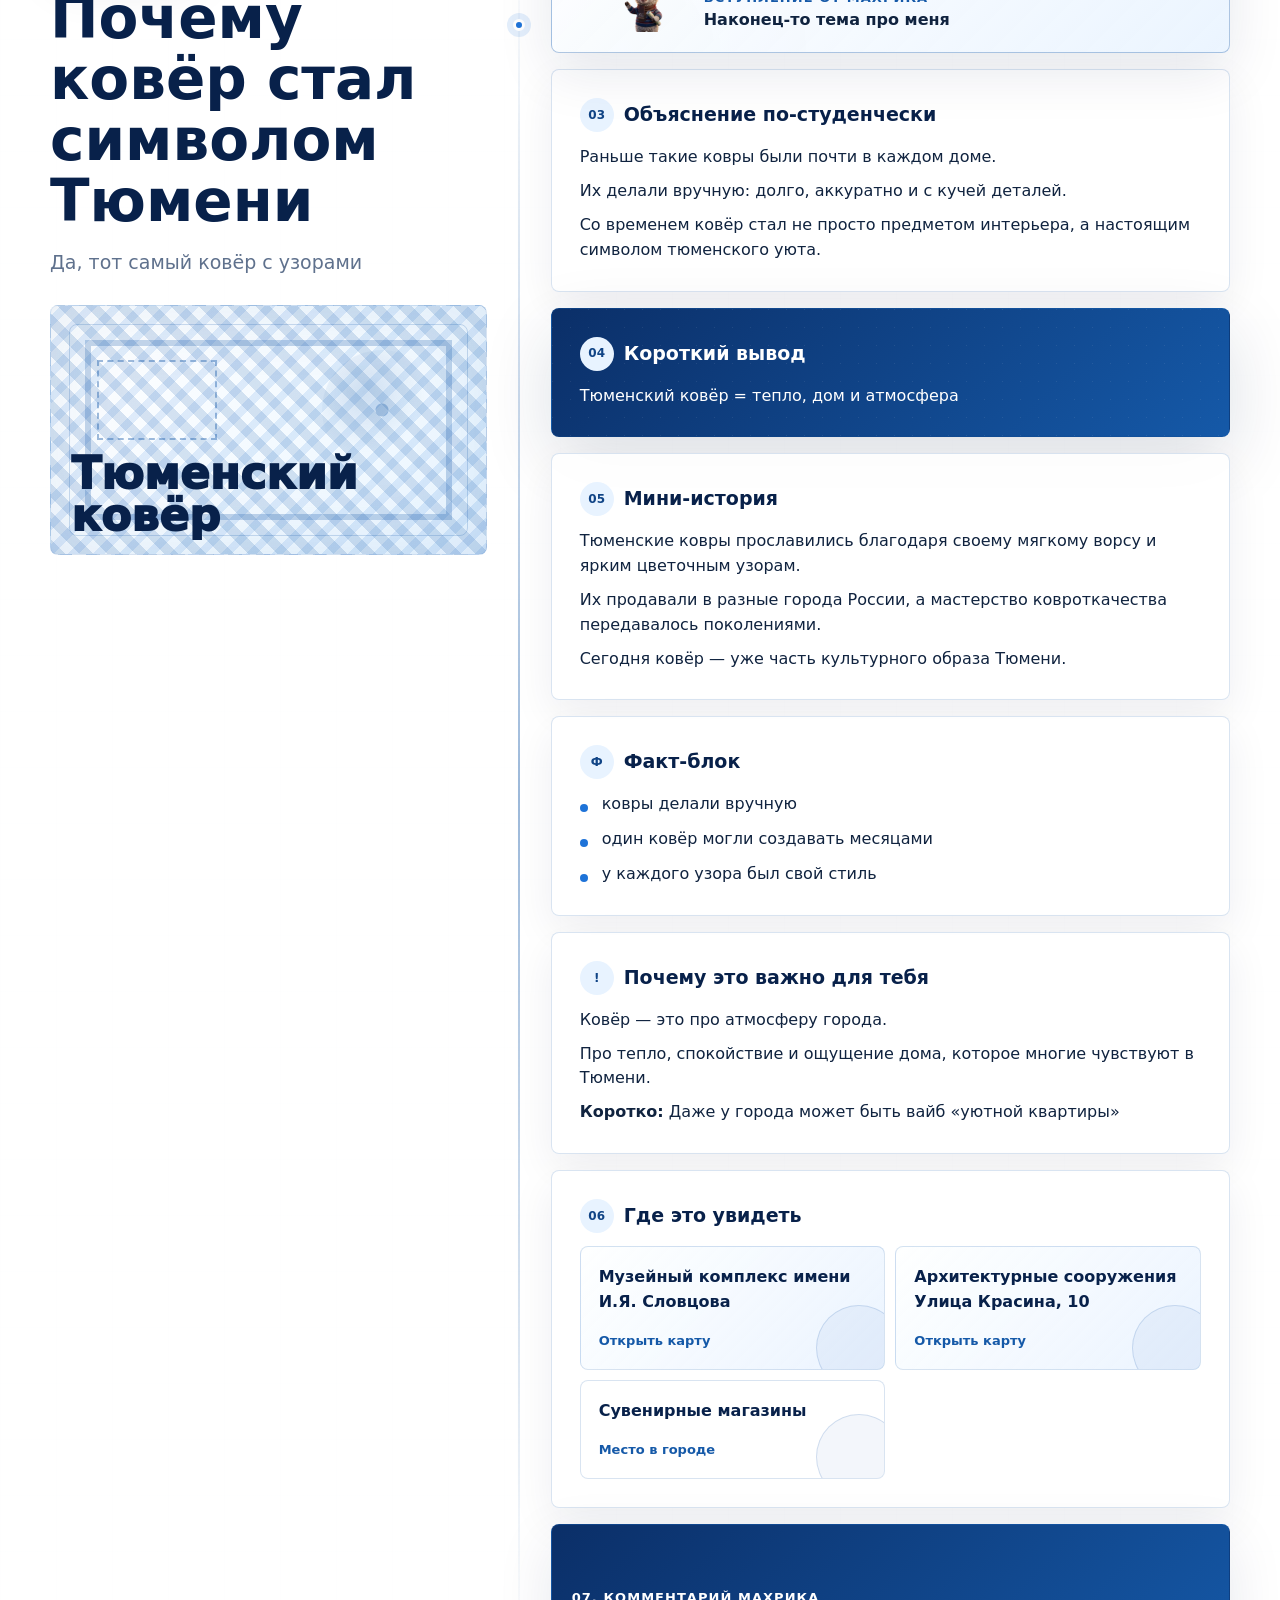
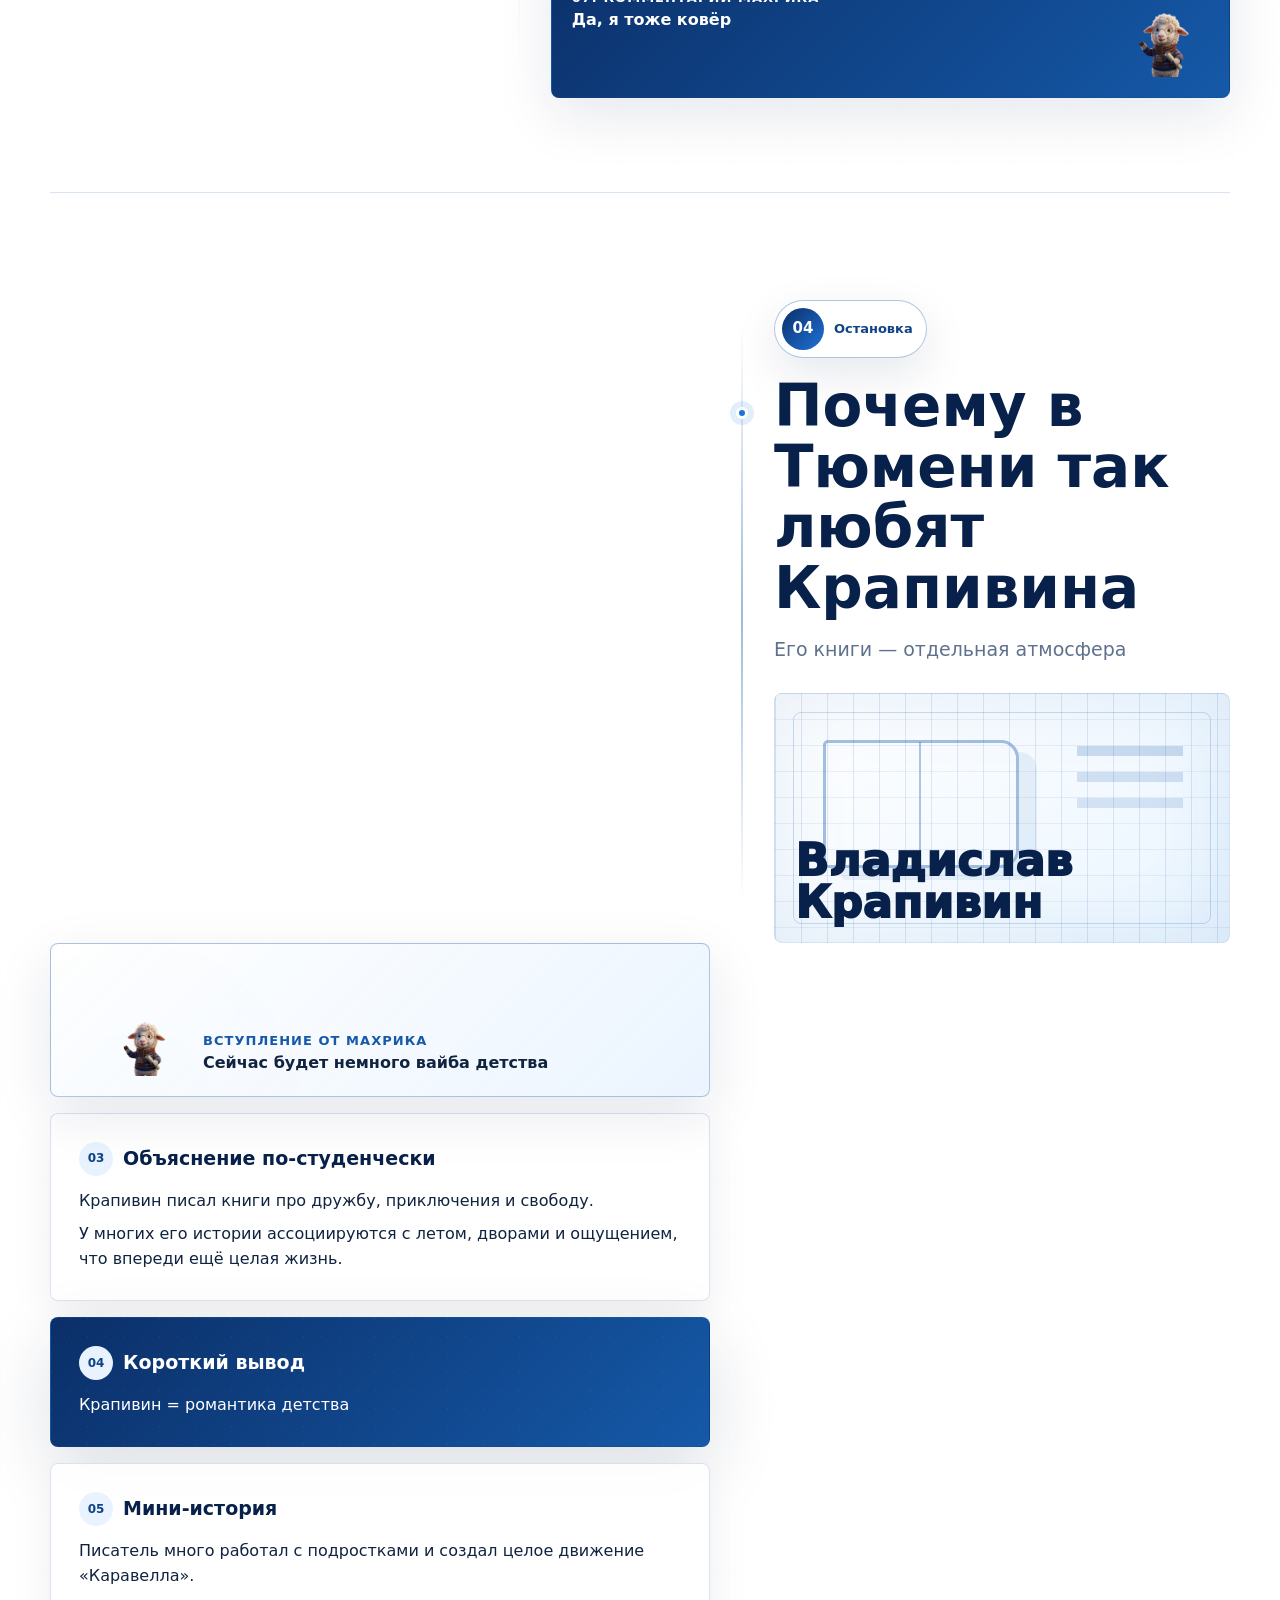
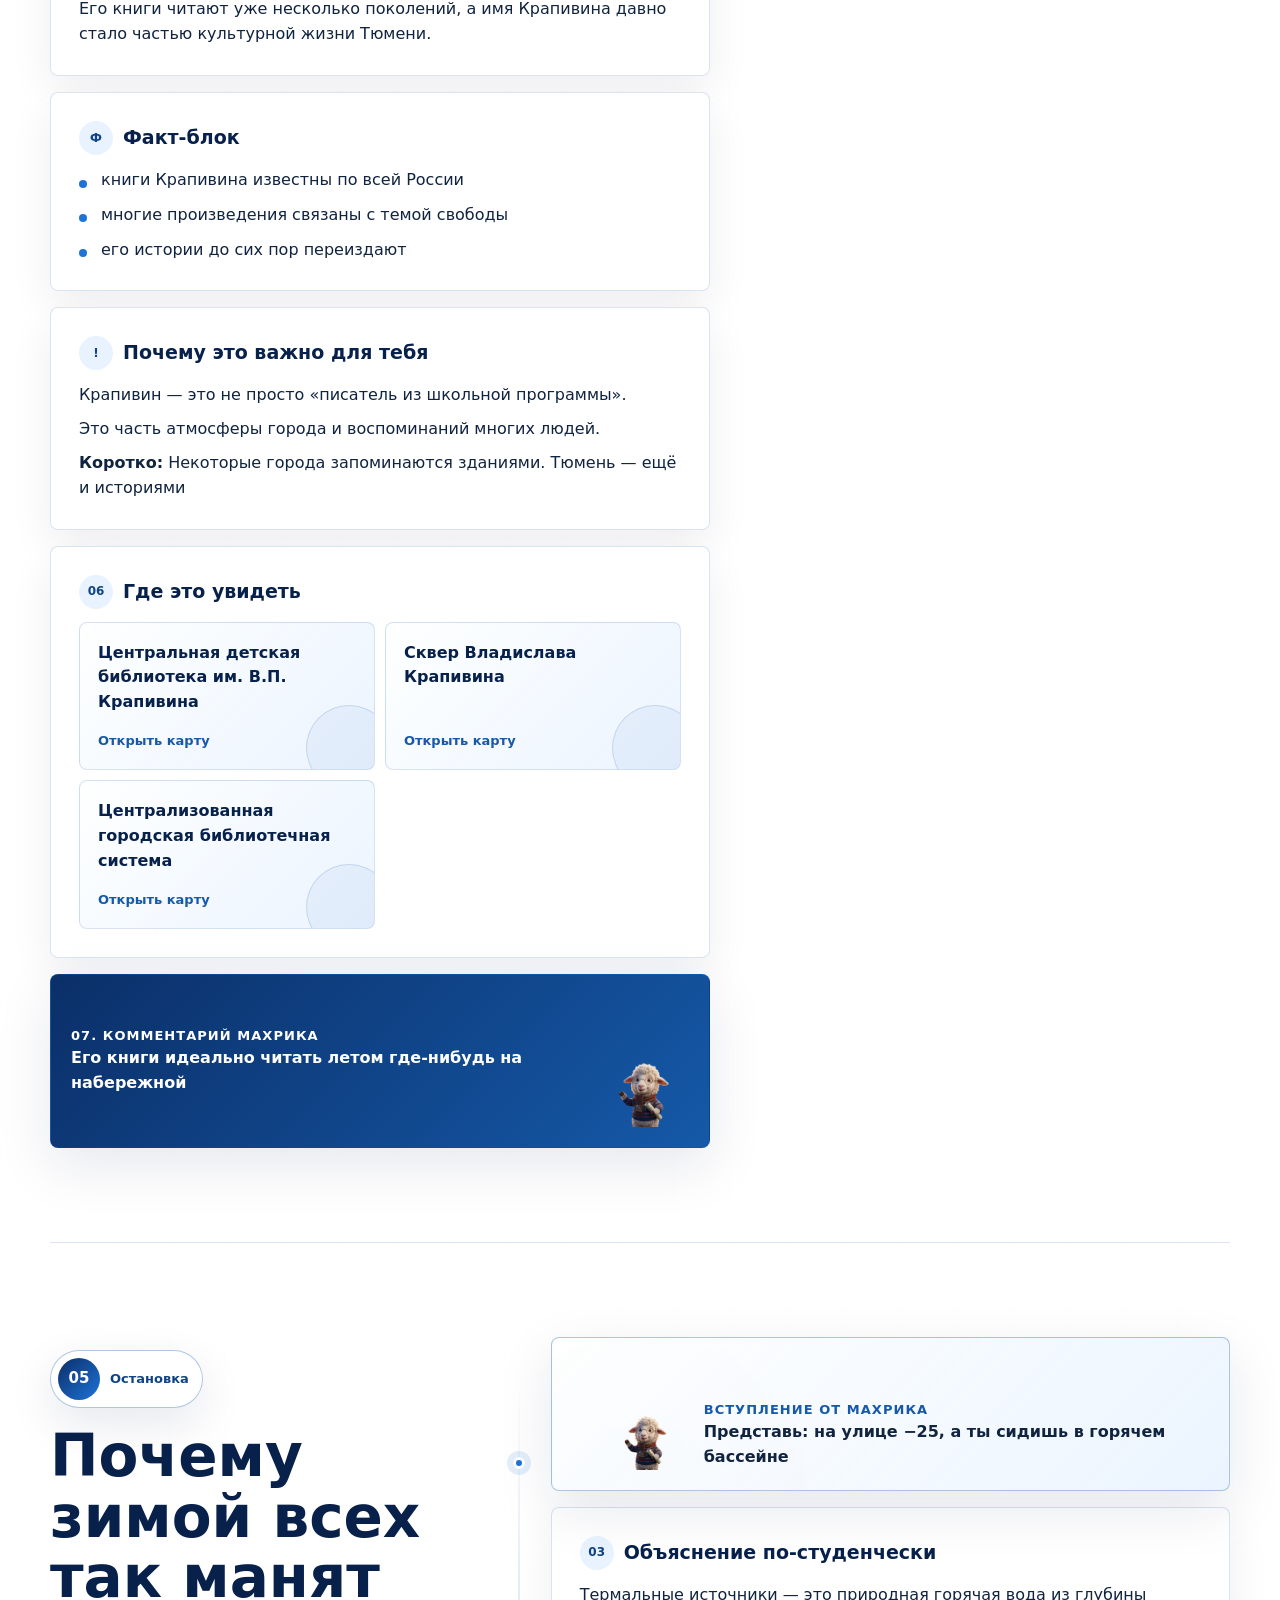
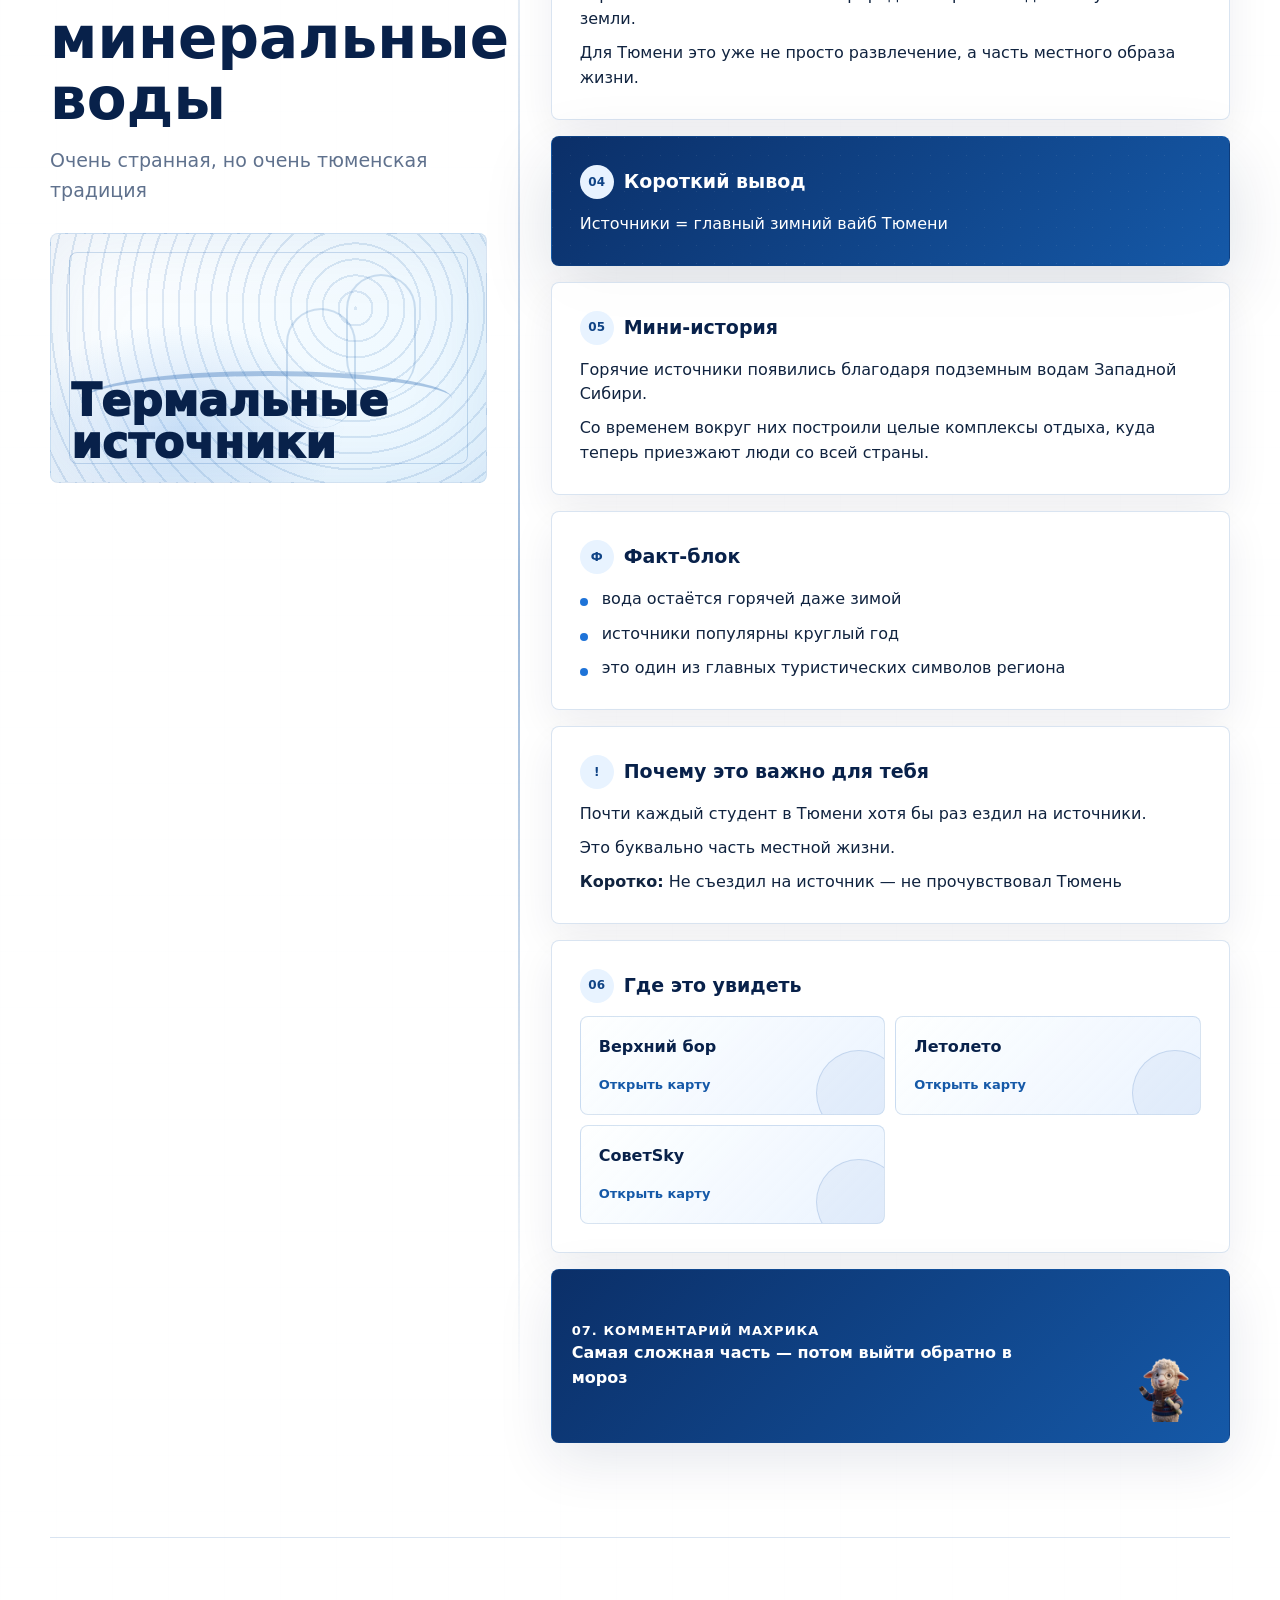
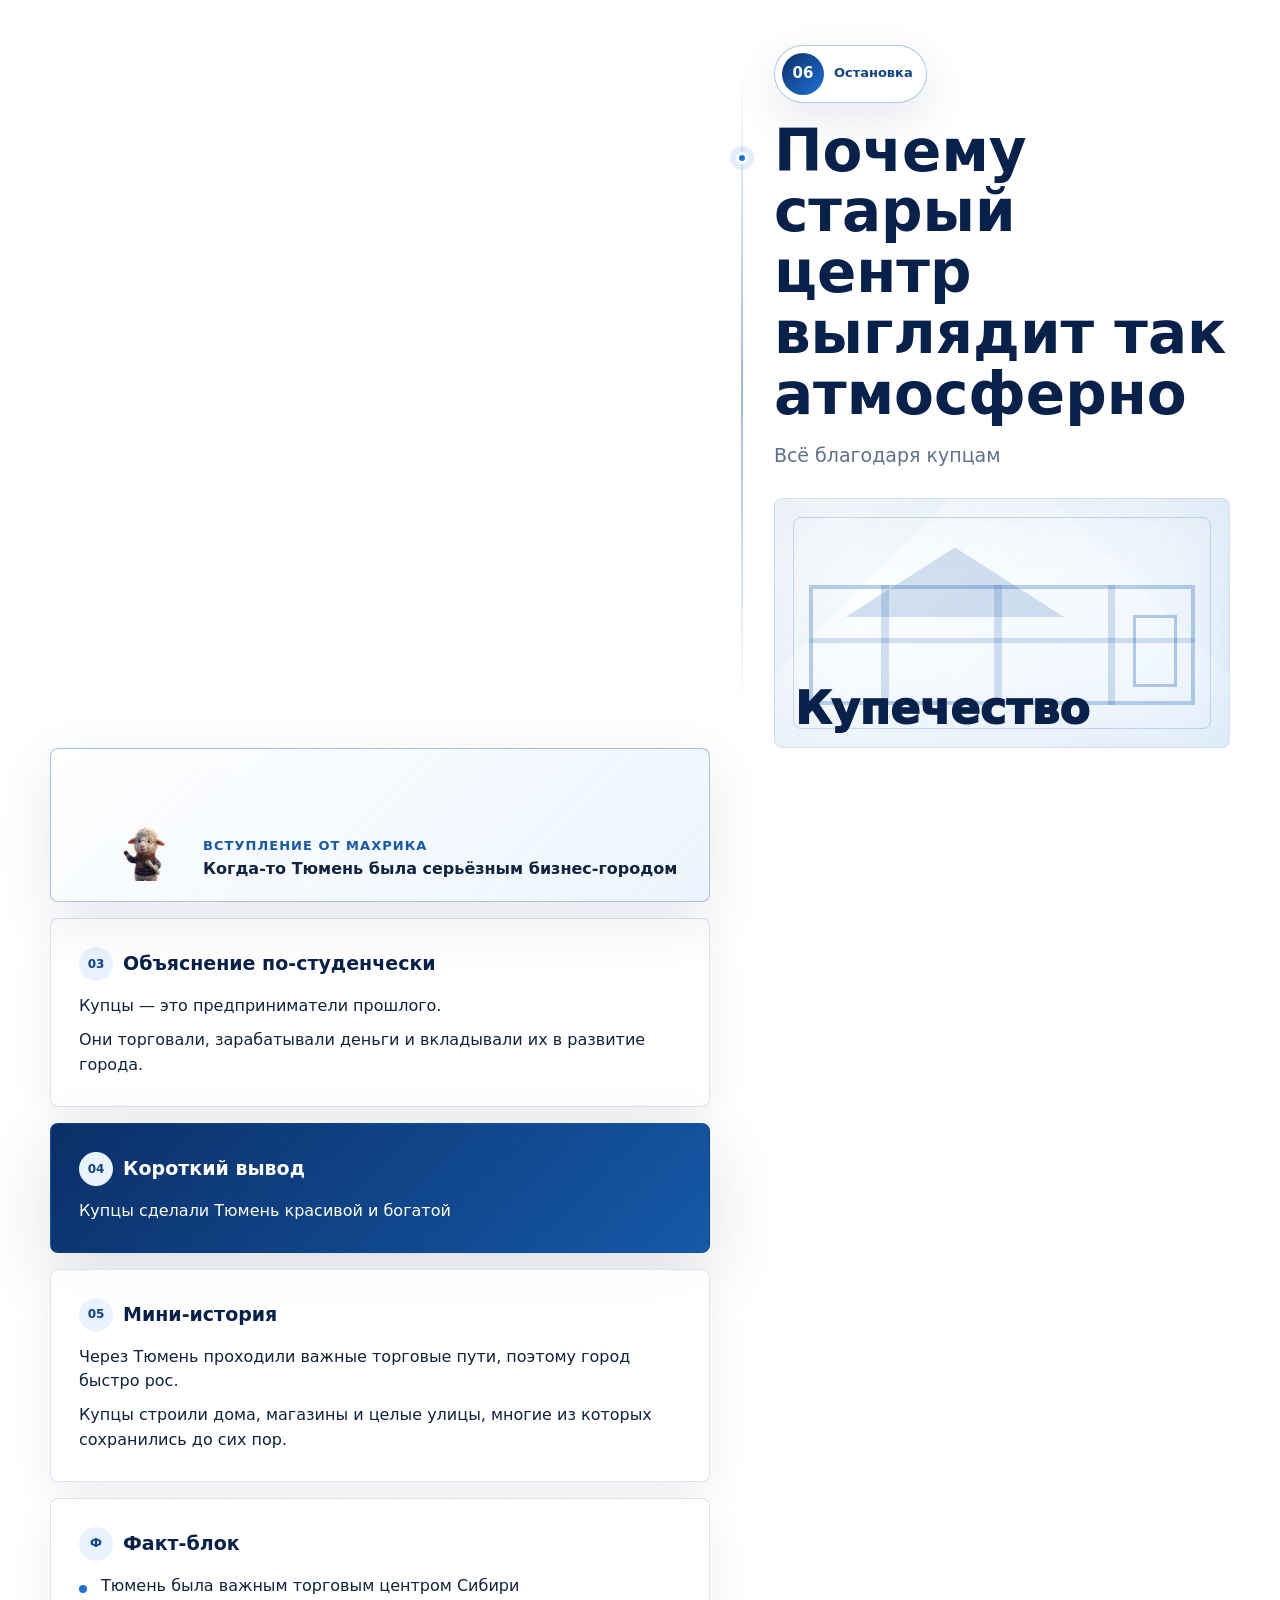
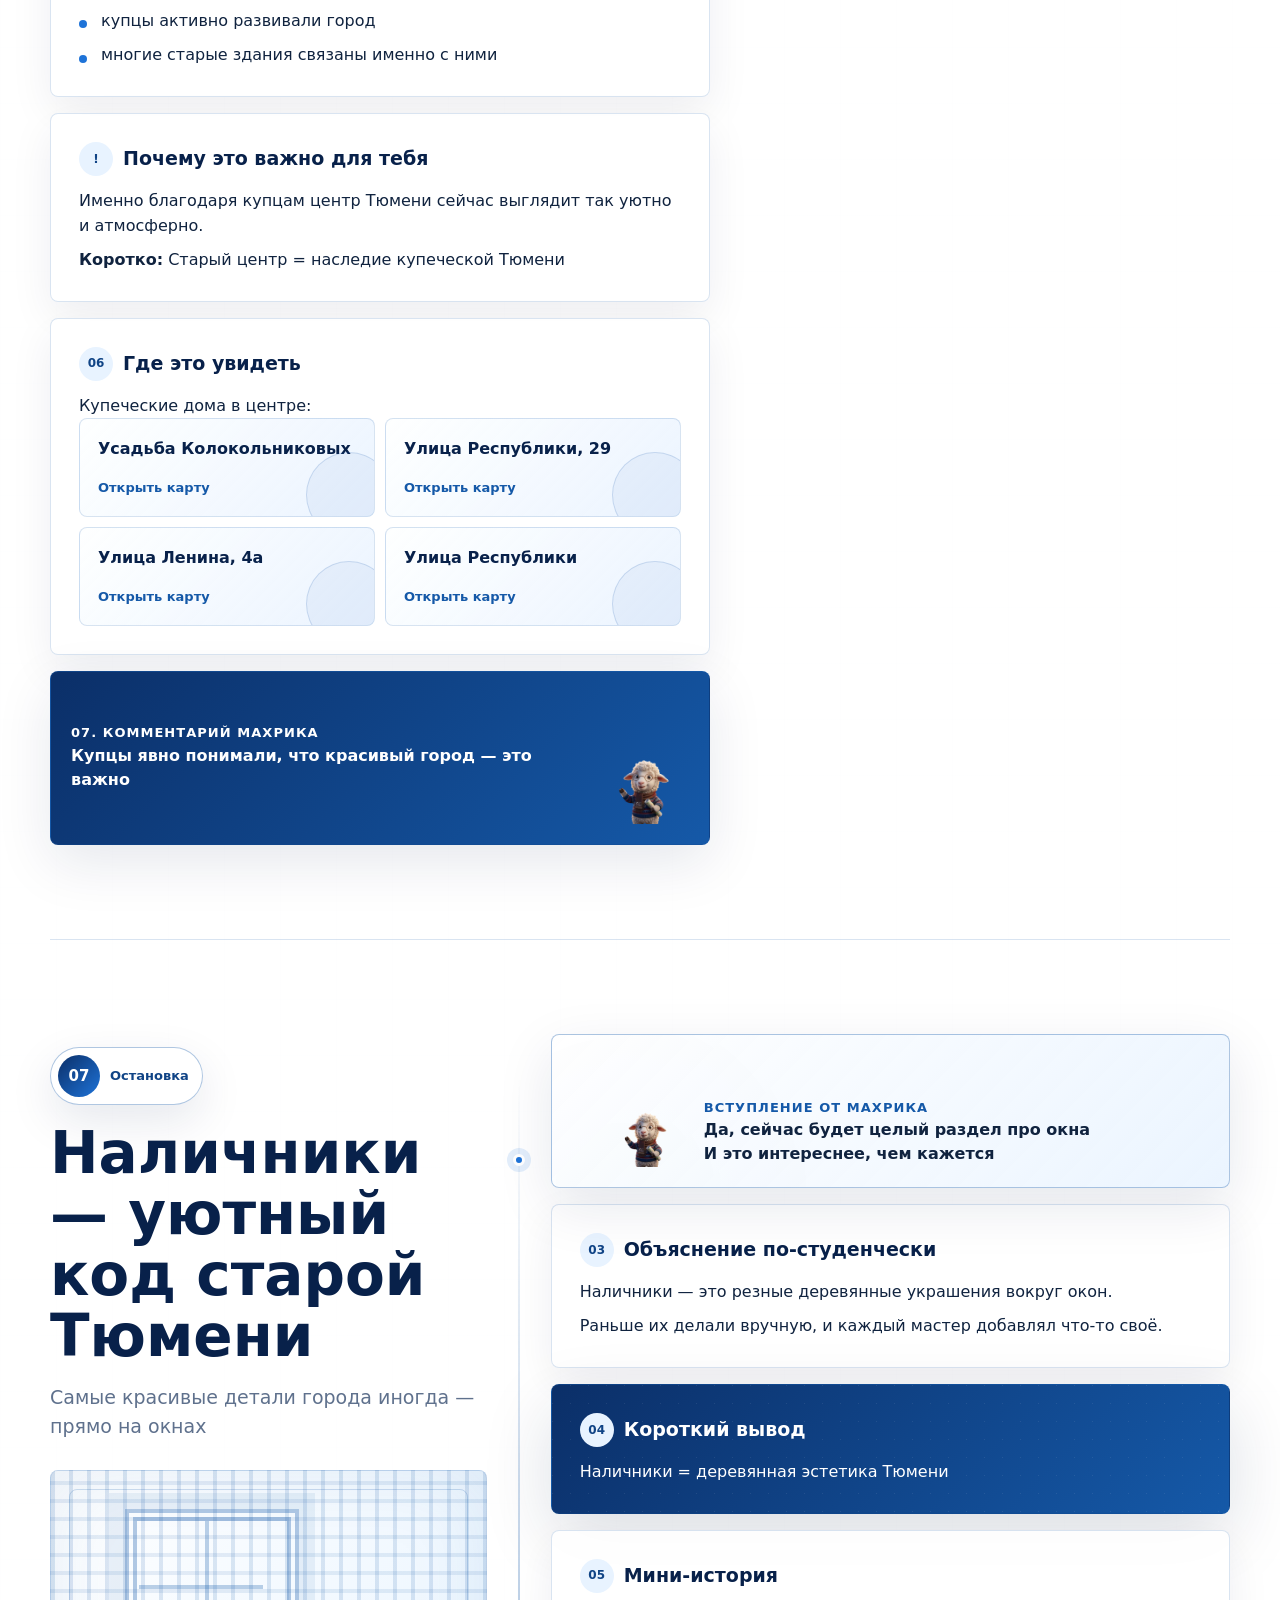
==== commit 11711ef1: "Improve visual route layout" ====
--- a/index.html
+++ b/index.html
@@ -47,6 +47,15 @@
             <a class="button button--primary" href="#route">Начать маршрут</a>
             <a class="button button--ghost" href="#places">Где увидеть</a>
           </div>
+          <div class="hero-route" aria-label="7 остановок маршрута">
+            <span>01 Нефть</span>
+            <span>02 Барокко</span>
+            <span>03 Ковёр</span>
+            <span>04 Крапивин</span>
+            <span>05 Источники</span>
+            <span>06 Купечество</span>
+            <span>07 Наличники</span>
+          </div>
         </div>
       </section>
 
@@ -67,12 +76,14 @@
       <aside class="route-widget" aria-label="Прогресс маршрута">
         <img src="images/mahrik_без фона.png" alt="" />
         <div>
-          <span>Сейчас в маршруте</span>
+          <span>Прогресс</span>
           <strong id="current-section">Старт</strong>
+          <small id="route-count">0/7</small>
         </div>
       </aside>
 
       <div id="sections" class="sections"></div>
+      <div id="route-finish" class="route-finish"></div>
     </main>
 
     <footer class="footer">
--- a/styles.css
+++ b/styles.css
@@ -8,10 +8,12 @@
   --blue-75: #f3f8ff;
   --blue-50: #f8fbff;
   --line: rgba(21, 89, 168, 0.16);
+  --line-strong: rgba(21, 89, 168, 0.34);
   --text: #10233f;
   --muted: #5f718d;
   --white: #ffffff;
   --shadow: 0 24px 70px rgba(8, 33, 74, 0.14);
+  --shadow-strong: 0 34px 100px rgba(8, 33, 74, 0.2);
   --radius: 8px;
 }
 
@@ -27,9 +29,12 @@
   margin: 0;
   color: var(--text);
   background:
-    linear-gradient(180deg, rgba(232, 243, 255, 0.92), rgba(255, 255, 255, 0.88) 28rem),
-    radial-gradient(circle at 12% 5%, rgba(30, 115, 216, 0.13), transparent 18rem),
+    linear-gradient(180deg, rgba(232, 243, 255, 0.96), rgba(255, 255, 255, 0.92) 28rem),
+    radial-gradient(circle at 12% 5%, rgba(30, 115, 216, 0.14), transparent 20rem),
+    linear-gradient(90deg, rgba(21, 89, 168, 0.05) 1px, transparent 1px),
+    linear-gradient(0deg, rgba(21, 89, 168, 0.04) 1px, transparent 1px),
     var(--white);
+  background-size: auto, auto, 56px 56px, 56px 56px, auto;
   font-family:
     Inter, "Segoe UI", system-ui, -apple-system, BlinkMacSystemFont, Arial, sans-serif;
   line-height: 1.55;
@@ -141,7 +146,8 @@
   position: absolute;
   inset: 0;
   background:
-    linear-gradient(90deg, rgba(8, 33, 74, 0.9) 0%, rgba(8, 33, 74, 0.62) 36%, rgba(8, 33, 74, 0.08) 100%),
+    linear-gradient(90deg, rgba(8, 33, 74, 0.92) 0%, rgba(8, 33, 74, 0.68) 42%, rgba(8, 33, 74, 0.18) 100%),
+    repeating-linear-gradient(90deg, rgba(255, 255, 255, 0.05) 0 1px, transparent 1px 96px),
     linear-gradient(0deg, rgba(8, 33, 74, 0.8), rgba(8, 33, 74, 0.05) 58%);
 }
 
@@ -201,6 +207,30 @@
   flex-wrap: wrap;
   gap: 12px;
   margin-top: 30px;
+}
+
+.hero-route {
+  display: grid;
+  grid-template-columns: repeat(7, minmax(88px, 1fr));
+  gap: 8px;
+  max-width: 950px;
+  margin-top: 30px;
+}
+
+.hero-route span {
+  display: inline-flex;
+  min-height: 44px;
+  align-items: center;
+  justify-content: center;
+  padding: 9px 10px;
+  border: 1px solid rgba(255, 255, 255, 0.2);
+  border-radius: var(--radius);
+  color: rgba(255, 255, 255, 0.86);
+  background: rgba(255, 255, 255, 0.1);
+  backdrop-filter: blur(8px);
+  font-size: 12px;
+  font-weight: 850;
+  text-align: center;
 }
 
 .button {
@@ -274,21 +304,21 @@
   bottom: 20px;
   z-index: 35;
   display: grid;
-  grid-template-columns: 54px 1fr;
-  gap: 10px;
+  grid-template-columns: 76px 1fr;
+  gap: 14px;
   align-items: center;
-  width: min(270px, calc(100vw - 40px));
-  padding: 10px;
-  border: 1px solid var(--line);
+  width: min(320px, calc(100vw - 40px));
+  padding: 12px;
+  border: 1px solid var(--line-strong);
   border-radius: var(--radius);
-  background: rgba(255, 255, 255, 0.9);
-  box-shadow: 0 18px 45px rgba(8, 33, 74, 0.16);
+  background: linear-gradient(135deg, rgba(255, 255, 255, 0.94), rgba(232, 243, 255, 0.9));
+  box-shadow: 0 22px 60px rgba(8, 33, 74, 0.2);
   backdrop-filter: blur(16px);
 }
 
 .route-widget img {
-  width: 54px;
-  height: 54px;
+  width: 76px;
+  height: 76px;
   object-fit: contain;
 }
 
@@ -301,8 +331,20 @@
 }
 
 .route-widget strong {
+  display: block;
+  margin-top: 2px;
   color: var(--blue-950);
-  font-size: 14px;
+  font-size: 16px;
+}
+
+.route-widget small {
+  display: inline-flex;
+  margin-top: 8px;
+  padding: 5px 8px;
+  border-radius: 999px;
+  color: var(--white);
+  background: var(--blue-800);
+  font-weight: 900;
 }
 
 .sections {
@@ -312,39 +354,92 @@
 .code-section {
   position: relative;
   display: grid;
-  grid-template-columns: minmax(0, 0.9fr) minmax(0, 1.4fr);
-  gap: clamp(24px, 5vw, 62px);
+  grid-template-columns: minmax(0, 0.9fr) clamp(46px, 5vw, 74px) minmax(0, 1.4fr);
+  gap: 0;
   padding: clamp(42px, 8vw, 94px) 0;
   border-bottom: 1px solid var(--line);
   scroll-margin-top: 86px;
 }
 
+.code-section:nth-child(even) {
+  grid-template-columns: minmax(0, 1.36fr) clamp(46px, 5vw, 74px) minmax(0, 0.94fr);
+}
+
+.route-spine {
+  grid-column: 2;
+  grid-row: 1;
+  position: relative;
+  min-height: 100%;
+}
+
+.route-spine::before {
+  content: "";
+  position: absolute;
+  left: 50%;
+  top: 42px;
+  bottom: 42px;
+  width: 2px;
+  border-radius: 999px;
+  background: linear-gradient(180deg, transparent, rgba(21, 89, 168, 0.42), transparent);
+  transform: translateX(-50%);
+}
+
+.route-spine span {
+  position: sticky;
+  top: 50%;
+  display: block;
+  width: 12px;
+  height: 12px;
+  margin: 120px auto 0;
+  border: 3px solid var(--white);
+  border-radius: 999px;
+  background: var(--blue-600);
+  box-shadow: 0 0 0 6px rgba(30, 115, 216, 0.12);
+}
+
 .section-rail {
+  grid-column: 1;
   position: sticky;
   top: 92px;
   align-self: start;
 }
 
+.content-stack {
+  grid-column: 3;
+}
+
+.code-section:nth-child(even) .content-stack {
+  grid-column: 1;
+}
+
+.code-section:nth-child(even) .section-rail {
+  grid-column: 3;
+}
+
 .section-kicker {
   display: inline-flex;
   align-items: center;
-  gap: 8px;
+  gap: 10px;
   margin-bottom: 18px;
-  padding: 8px 11px;
-  border: 1px solid var(--line);
+  padding: 7px 13px 7px 7px;
+  border: 1px solid var(--line-strong);
   border-radius: 999px;
   color: var(--blue-800);
-  background: rgba(255, 255, 255, 0.82);
+  background: rgba(255, 255, 255, 0.92);
+  box-shadow: 0 16px 46px rgba(8, 33, 74, 0.1);
   font-size: 13px;
   font-weight: 900;
 }
 
-.section-kicker::before {
-  content: "";
-  width: 8px;
-  height: 8px;
+.section-kicker span {
+  display: inline-grid;
+  width: 42px;
+  height: 42px;
+  place-items: center;
   border-radius: 999px;
-  background: var(--section-accent, var(--blue-600));
+  color: var(--white);
+  background: linear-gradient(135deg, var(--blue-900), var(--blue-600));
+  font-size: 15px;
 }
 
 .section-rail h2 {
@@ -359,31 +454,284 @@
 
 .section-motif {
   position: relative;
-  min-height: 150px;
+  min-height: 250px;
   margin-top: 28px;
   overflow: hidden;
   border: 1px solid var(--line);
   border-radius: var(--radius);
   background:
-    linear-gradient(135deg, rgba(255, 255, 255, 0.9), rgba(232, 243, 255, 0.7)),
-    var(--motif);
+    linear-gradient(135deg, rgba(255, 255, 255, 0.88), rgba(232, 243, 255, 0.8)),
+    linear-gradient(135deg, rgba(21, 89, 168, 0.2), transparent 55%),
+    var(--blue-50);
+  box-shadow: inset 0 0 80px rgba(21, 89, 168, 0.1);
 }
 
 .section-motif::before,
 .section-motif::after {
   content: "";
   position: absolute;
+  pointer-events: none;
+}
+
+.section-motif::before {
   inset: 18px;
   border: 1px solid rgba(21, 89, 168, 0.2);
-  border-radius: 6px;
-}
-
-.section-motif::after {
-  inset: auto 20px 20px auto;
-  width: 76px;
-  height: 76px;
+  border-radius: var(--radius);
+}
+
+.section-motif i,
+.section-motif b {
+  position: absolute;
+  display: block;
+  pointer-events: none;
+}
+
+.motif-label {
+  position: absolute;
+  left: 20px;
+  bottom: 18px;
+  z-index: 2;
+  max-width: calc(100% - 40px);
+  color: var(--blue-950);
+  font-size: clamp(24px, 4vw, 44px);
+  font-weight: 950;
+  line-height: 0.95;
+}
+
+.route-industrial {
+  background:
+    linear-gradient(135deg, rgba(255, 255, 255, 0.86), rgba(232, 243, 255, 0.78)),
+    repeating-linear-gradient(90deg, rgba(21, 89, 168, 0.16) 0 2px, transparent 2px 22px);
+}
+
+.route-industrial::after {
+  left: 42px;
+  right: 28px;
+  bottom: 58px;
+  height: 92px;
+  border-left: 5px solid rgba(21, 89, 168, 0.36);
+  border-bottom: 5px solid rgba(21, 89, 168, 0.36);
+  transform: skewX(-18deg);
+}
+
+.route-industrial i {
+  right: 52px;
+  top: 44px;
+  width: 90px;
+  height: 150px;
+  border: 6px solid rgba(8, 33, 74, 0.34);
+  border-bottom: 0;
+  transform: skewX(-18deg);
+}
+
+.route-industrial b {
+  right: 34px;
+  top: 82px;
+  width: 150px;
+  height: 3px;
+  background: rgba(21, 89, 168, 0.42);
+  box-shadow: 0 34px 0 rgba(21, 89, 168, 0.22), 0 68px 0 rgba(21, 89, 168, 0.18);
+}
+
+.route-ornament {
+  background:
+    radial-gradient(circle at 25% 30%, rgba(21, 89, 168, 0.17) 0 4px, transparent 5px),
+    radial-gradient(circle at 75% 30%, rgba(21, 89, 168, 0.17) 0 4px, transparent 5px),
+    repeating-linear-gradient(135deg, rgba(21, 89, 168, 0.13) 0 1px, transparent 1px 18px),
+    linear-gradient(135deg, #ffffff, #eaf5ff);
+}
+
+.route-ornament::after {
+  inset: 42px 50px;
+  border: 4px double rgba(21, 89, 168, 0.34);
+  border-radius: 999px 999px 12px 12px;
+}
+
+.route-ornament i {
+  right: 36px;
+  top: 32px;
+  width: 110px;
+  height: 160px;
+  border: 10px solid rgba(21, 89, 168, 0.18);
+  border-radius: 999px 999px 6px 6px;
+}
+
+.route-ornament b {
+  left: 44px;
+  top: 46px;
+  width: 108px;
+  height: 108px;
+  border: 2px solid rgba(21, 89, 168, 0.3);
   border-radius: 50%;
-  background: rgba(30, 115, 216, 0.1);
+  box-shadow: 34px 34px 0 rgba(21, 89, 168, 0.08);
+}
+
+.route-pattern {
+  background:
+    repeating-linear-gradient(45deg, rgba(21, 89, 168, 0.16) 0 10px, transparent 10px 20px),
+    repeating-linear-gradient(-45deg, rgba(30, 115, 216, 0.12) 0 8px, transparent 8px 18px),
+    linear-gradient(135deg, #ffffff, #e9f5ff);
+}
+
+.route-pattern::after {
+  inset: 34px;
+  border: 6px solid rgba(21, 89, 168, 0.24);
+}
+
+.route-pattern i {
+  right: 44px;
+  top: 44px;
+  width: 120px;
+  height: 120px;
+  border-radius: 50%;
+  background:
+    radial-gradient(circle, rgba(21, 89, 168, 0.32) 0 6px, transparent 7px),
+    radial-gradient(circle at 35% 35%, rgba(21, 89, 168, 0.16), transparent 55%);
+}
+
+.route-pattern b {
+  left: 46px;
+  top: 54px;
+  width: 120px;
+  height: 80px;
+  border: 2px dashed rgba(21, 89, 168, 0.4);
+}
+
+.route-book {
+  background:
+    linear-gradient(90deg, rgba(21, 89, 168, 0.13) 0 1px, transparent 1px),
+    linear-gradient(0deg, rgba(21, 89, 168, 0.08) 0 1px, transparent 1px),
+    linear-gradient(135deg, #ffffff, #eaf5ff);
+  background-size: 26px 26px, 26px 26px, auto;
+}
+
+.route-book::after {
+  left: 48px;
+  top: 46px;
+  width: 190px;
+  height: 122px;
+  border: 3px solid rgba(21, 89, 168, 0.38);
+  border-radius: 5px 18px 18px 5px;
+  box-shadow: 18px 12px 0 rgba(21, 89, 168, 0.08);
+}
+
+.route-book i {
+  left: 144px;
+  top: 48px;
+  width: 2px;
+  height: 116px;
+  background: rgba(21, 89, 168, 0.34);
+}
+
+.route-book b {
+  right: 46px;
+  top: 52px;
+  width: 106px;
+  height: 10px;
+  background: rgba(21, 89, 168, 0.2);
+  box-shadow: 0 26px 0 rgba(21, 89, 168, 0.16), 0 52px 0 rgba(21, 89, 168, 0.14);
+}
+
+.route-water {
+  background:
+    radial-gradient(ellipse at 30% 78%, rgba(30, 115, 216, 0.2), transparent 38%),
+    repeating-radial-gradient(circle at 70% 30%, rgba(21, 89, 168, 0.13) 0 2px, transparent 2px 16px),
+    linear-gradient(135deg, #ffffff, #e8f6ff);
+}
+
+.route-water::after {
+  left: 34px;
+  right: 34px;
+  bottom: 56px;
+  height: 50px;
+  border-top: 5px solid rgba(21, 89, 168, 0.32);
+  border-radius: 50%;
+}
+
+.route-water i,
+.route-water b {
+  width: 70px;
+  height: 120px;
+  border-radius: 999px;
+  border: 2px solid rgba(21, 89, 168, 0.18);
+  border-bottom: 0;
+}
+
+.route-water i {
+  right: 70px;
+  top: 40px;
+}
+
+.route-water b {
+  right: 130px;
+  top: 74px;
+}
+
+.route-facade {
+  background:
+    linear-gradient(135deg, rgba(255, 255, 255, 0.88), rgba(232, 243, 255, 0.78)),
+    linear-gradient(135deg, rgba(21, 89, 168, 0.16) 25%, transparent 25%),
+    linear-gradient(225deg, rgba(21, 89, 168, 0.1) 25%, transparent 25%);
+}
+
+.route-facade::after {
+  left: 34px;
+  right: 34px;
+  bottom: 42px;
+  height: 112px;
+  border: 4px solid rgba(21, 89, 168, 0.28);
+  background:
+    linear-gradient(90deg, transparent 0 18%, rgba(21, 89, 168, 0.18) 18% 20%, transparent 20% 48%, rgba(21, 89, 168, 0.18) 48% 50%, transparent 50% 78%, rgba(21, 89, 168, 0.18) 78% 80%, transparent 80%),
+    linear-gradient(0deg, transparent 0 52%, rgba(21, 89, 168, 0.18) 52% 56%, transparent 56%);
+}
+
+.route-facade i {
+  left: 70px;
+  top: 48px;
+  width: 220px;
+  height: 70px;
+  clip-path: polygon(50% 0, 100% 100%, 0 100%);
+  background: rgba(21, 89, 168, 0.18);
+}
+
+.route-facade b {
+  right: 52px;
+  bottom: 60px;
+  width: 44px;
+  height: 72px;
+  border: 3px solid rgba(21, 89, 168, 0.3);
+}
+
+.route-window {
+  background:
+    repeating-linear-gradient(90deg, rgba(21, 89, 168, 0.14) 0 4px, transparent 4px 18px),
+    repeating-linear-gradient(0deg, rgba(21, 89, 168, 0.1) 0 4px, transparent 4px 18px),
+    linear-gradient(135deg, #ffffff, #eaf5ff);
+}
+
+.route-window::after {
+  left: 74px;
+  top: 38px;
+  width: 150px;
+  height: 150px;
+  border: 12px double rgba(21, 89, 168, 0.32);
+  box-shadow: 0 0 0 16px rgba(21, 89, 168, 0.08);
+}
+
+.route-window i {
+  left: 154px;
+  top: 50px;
+  width: 4px;
+  height: 126px;
+  background: rgba(21, 89, 168, 0.28);
+}
+
+.route-window b {
+  left: 88px;
+  top: 114px;
+  width: 124px;
+  height: 4px;
+  background: rgba(21, 89, 168, 0.28);
 }
 
 .content-stack {
@@ -395,7 +743,8 @@
   padding: clamp(18px, 3vw, 28px);
   border: 1px solid var(--line);
   border-radius: var(--radius);
-  background: rgba(255, 255, 255, 0.84);
+  background: rgba(255, 255, 255, 0.88);
+  box-shadow: 0 16px 44px rgba(8, 33, 74, 0.07);
   scroll-margin-top: 96px;
 }
 
@@ -431,7 +780,11 @@
 .takeaway {
   border-color: rgba(21, 89, 168, 0.28);
   color: var(--white);
-  background: linear-gradient(135deg, var(--blue-900), var(--blue-700));
+  background:
+    linear-gradient(135deg, rgba(255, 255, 255, 0.08) 0 1px, transparent 1px),
+    linear-gradient(135deg, var(--blue-900), var(--blue-700));
+  background-size: 18px 18px, auto;
+  box-shadow: var(--shadow);
 }
 
 .takeaway h3,
@@ -477,12 +830,28 @@
   flex-direction: column;
   justify-content: space-between;
   gap: 16px;
-  padding: 16px;
+  position: relative;
+  overflow: hidden;
+  padding: 18px;
   border: 1px solid var(--line);
   border-radius: var(--radius);
   color: var(--blue-950);
-  background: var(--blue-50);
+  background:
+    linear-gradient(135deg, rgba(255, 255, 255, 0.92), rgba(232, 243, 255, 0.82)),
+    var(--blue-50);
   text-decoration: none;
+}
+
+.place-card::after {
+  content: "";
+  position: absolute;
+  right: -18px;
+  bottom: -22px;
+  width: 84px;
+  height: 84px;
+  border: 1px solid rgba(21, 89, 168, 0.16);
+  border-radius: 50%;
+  background: rgba(21, 89, 168, 0.05);
 }
 
 .place-card:hover {
@@ -504,7 +873,23 @@
   display: grid;
   gap: 14px;
   border-color: rgba(30, 115, 216, 0.34);
-  background: linear-gradient(180deg, #ffffff, #eef7ff);
+  background:
+    linear-gradient(135deg, rgba(255, 255, 255, 0.9), rgba(232, 243, 255, 0.86)),
+    repeating-linear-gradient(90deg, rgba(21, 89, 168, 0.08) 0 1px, transparent 1px 28px);
+}
+
+.quiz__layout {
+  display: grid;
+  grid-template-columns: 120px 1fr;
+  gap: 20px;
+  align-items: center;
+}
+
+.quiz__layout img {
+  width: 120px;
+  height: 120px;
+  object-fit: contain;
+  transform-origin: center bottom;
 }
 
 .quiz__question {
@@ -547,34 +932,128 @@
 }
 
 .quiz__answer {
-  min-height: 28px;
+  min-height: 44px;
   margin: 0;
+  padding: 12px 14px;
+  border-radius: var(--radius);
   color: var(--blue-900);
+  background: rgba(255, 255, 255, 0.72);
   font-weight: 800;
+}
+
+.quiz--right .quiz__layout img {
+  transform: translateY(-3px) rotate(-2deg);
+}
+
+.quiz--wrong .quiz__layout img {
+  transform: rotate(3deg);
 }
 
 .guide-note {
   display: grid;
-  grid-template-columns: 72px 1fr;
-  gap: 16px;
+  grid-template-columns: 112px 1fr;
+  gap: 20px;
   align-items: end;
-  padding: 18px;
-  border: 1px solid var(--line);
+  position: relative;
+  overflow: hidden;
+  padding: 20px;
+  border: 1px solid var(--line-strong);
   border-radius: var(--radius);
-  background: linear-gradient(135deg, #ffffff, #eef7ff);
+  background:
+    linear-gradient(135deg, rgba(255, 255, 255, 0.96), rgba(232, 243, 255, 0.86)),
+    radial-gradient(circle at 10% 100%, rgba(21, 89, 168, 0.14), transparent 35%);
+  box-shadow: 0 18px 56px rgba(8, 33, 74, 0.1);
   scroll-margin-top: 96px;
 }
 
 .guide-note img {
-  width: 72px;
-  height: 72px;
+  width: 112px;
+  height: 112px;
   object-fit: contain;
   object-position: center bottom;
+}
+
+.guide-note--comment {
+  grid-template-columns: 1fr 132px;
+  align-items: center;
+  background:
+    linear-gradient(135deg, var(--blue-900), var(--blue-700)),
+    var(--blue-800);
+}
+
+.guide-note--comment img {
+  order: 2;
+  width: 132px;
+  height: 132px;
+}
+
+.guide-note--comment .label,
+.guide-note--comment p {
+  color: var(--white);
 }
 
 .guide-note p {
   margin: 0;
   font-weight: 750;
+}
+
+.route-finish {
+  width: min(1180px, calc(100% - 36px));
+  margin: 0 auto 70px;
+}
+
+.finish-card {
+  display: grid;
+  grid-template-columns: minmax(150px, 240px) 1fr;
+  gap: clamp(22px, 4vw, 54px);
+  align-items: center;
+  padding: clamp(24px, 5vw, 52px);
+  border-radius: var(--radius);
+  color: var(--white);
+  background:
+    linear-gradient(135deg, rgba(255, 255, 255, 0.06) 0 1px, transparent 1px),
+    linear-gradient(135deg, var(--blue-950), var(--blue-700));
+  background-size: 24px 24px, auto;
+  box-shadow: var(--shadow-strong);
+}
+
+.finish-card img {
+  width: 100%;
+  max-height: 240px;
+  object-fit: contain;
+}
+
+.finish-card h2,
+.finish-card .label {
+  color: var(--white);
+}
+
+.finish-card h2 {
+  font-size: clamp(30px, 5vw, 56px);
+}
+
+.finish-route {
+  display: flex;
+  flex-wrap: wrap;
+  gap: 8px;
+  margin-top: 22px;
+}
+
+.finish-route a {
+  display: inline-flex;
+  align-items: center;
+  gap: 8px;
+  padding: 9px 11px;
+  border: 1px solid rgba(255, 255, 255, 0.22);
+  border-radius: 999px;
+  color: var(--white);
+  background: rgba(255, 255, 255, 0.1);
+  font-weight: 850;
+  text-decoration: none;
+}
+
+.finish-route span {
+  color: #bcdcff;
 }
 
 .reveal {
@@ -623,6 +1102,10 @@
     min-height: 720px;
   }
 
+  .hero-route {
+    grid-template-columns: repeat(4, minmax(0, 1fr));
+  }
+
   .hero__media img {
     object-position: 60% center;
   }
@@ -637,13 +1120,31 @@
     grid-template-columns: 1fr;
   }
 
+  .code-section:nth-child(even) {
+    grid-template-columns: 1fr;
+  }
+
+  .route-spine {
+    display: none;
+  }
+
   .section-rail {
+    grid-column: 1;
     position: relative;
     top: auto;
   }
 
+  .code-section:nth-child(even) .section-rail {
+    grid-column: 1;
+  }
+
+  .content-stack,
+  .code-section:nth-child(even) .content-stack {
+    grid-column: 1;
+  }
+
   .section-motif {
-    min-height: 100px;
+    min-height: 180px;
   }
 
   .route-widget {
@@ -670,6 +1171,16 @@
     flex-direction: column;
   }
 
+  .hero-route {
+    grid-template-columns: repeat(2, minmax(0, 1fr));
+    gap: 7px;
+  }
+
+  .hero-route span {
+    min-height: 38px;
+    font-size: 11px;
+  }
+
   .button,
   .quiz__option {
     width: 100%;
@@ -683,20 +1194,58 @@
   .guide-card,
   .guide-card--wide,
   .guide-note {
-    grid-template-columns: 64px 1fr;
+    grid-template-columns: 74px 1fr;
     align-items: center;
   }
 
   .guide-card--wide img,
   .guide-note img {
-    width: 64px;
-    height: 64px;
+    width: 74px;
+    height: 74px;
+  }
+
+  .guide-note--comment {
+    grid-template-columns: 1fr;
+  }
+
+  .guide-note--comment img {
+    order: 0;
+    width: 92px;
+    height: 92px;
+  }
+
+  .quiz__layout {
+    grid-template-columns: 82px 1fr;
+    gap: 12px;
+  }
+
+  .quiz__layout img {
+    width: 82px;
+    height: 82px;
   }
 
   .guide-card h2 {
     font-size: 23px;
   }
 
+  .code-section {
+    padding: 42px 0;
+  }
+
+  .section-kicker span {
+    width: 36px;
+    height: 36px;
+  }
+
+  .section-motif {
+    min-height: 150px;
+    margin-top: 20px;
+  }
+
+  .motif-label {
+    font-size: 25px;
+  }
+
   .places-list {
     grid-template-columns: 1fr;
   }
@@ -708,4 +1257,17 @@
   .footer {
     padding-bottom: 34px;
   }
-}
+
+  .route-finish {
+    width: min(100% - 28px, 1180px);
+    margin-bottom: 42px;
+  }
+
+  .finish-card {
+    grid-template-columns: 1fr;
+  }
+
+  .finish-card img {
+    max-height: 170px;
+  }
+}
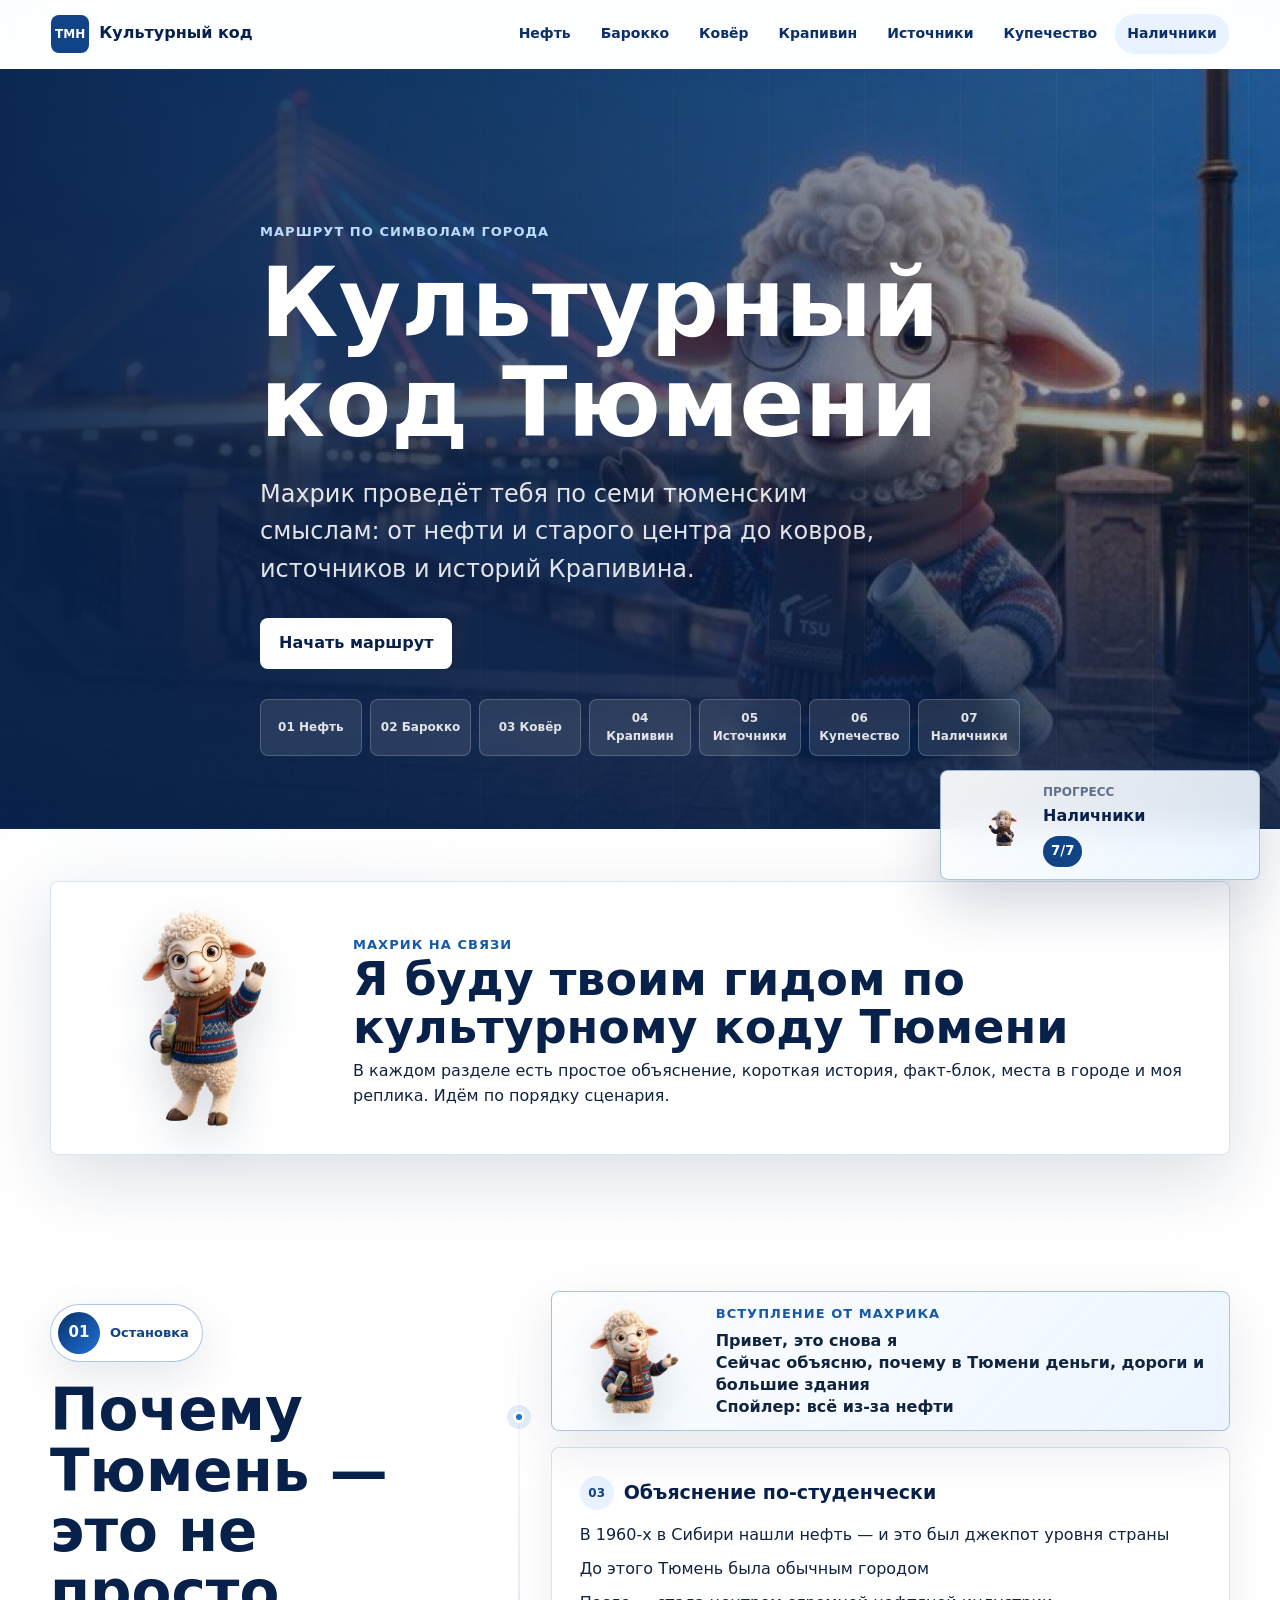
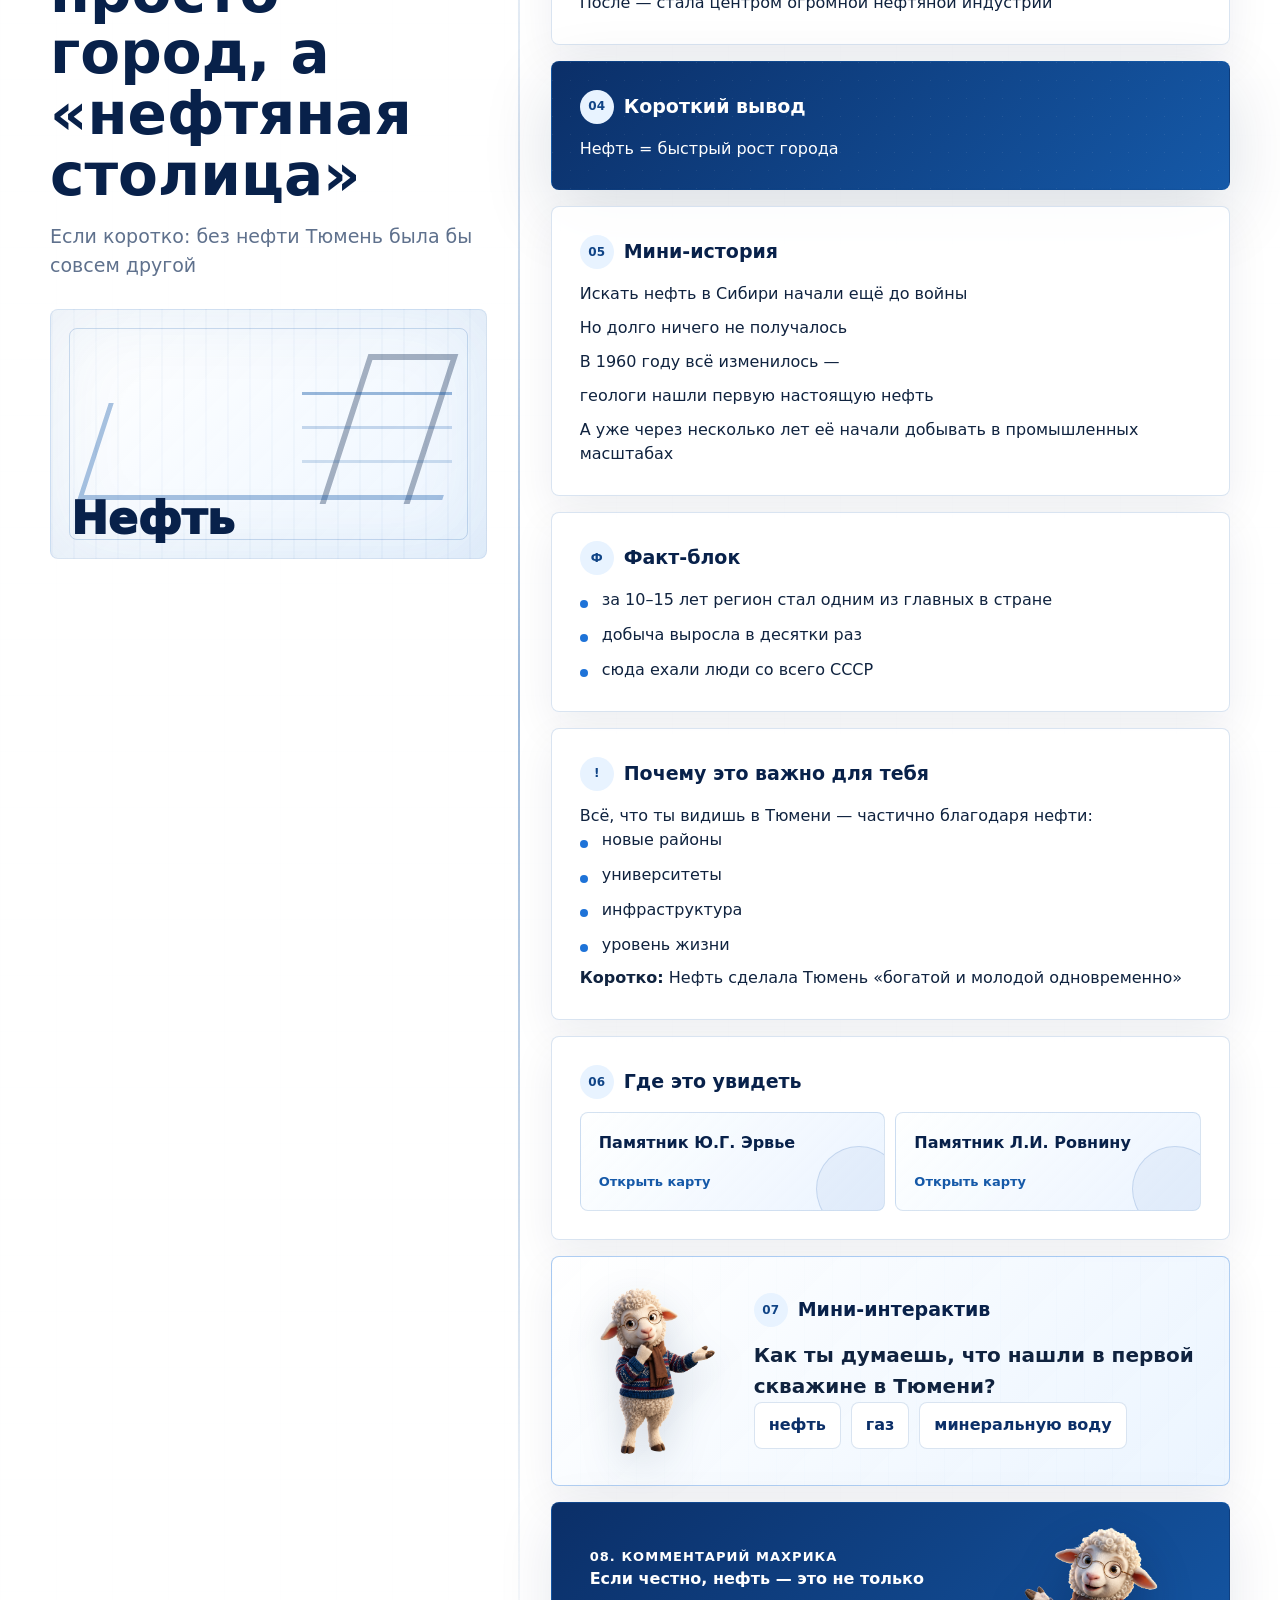
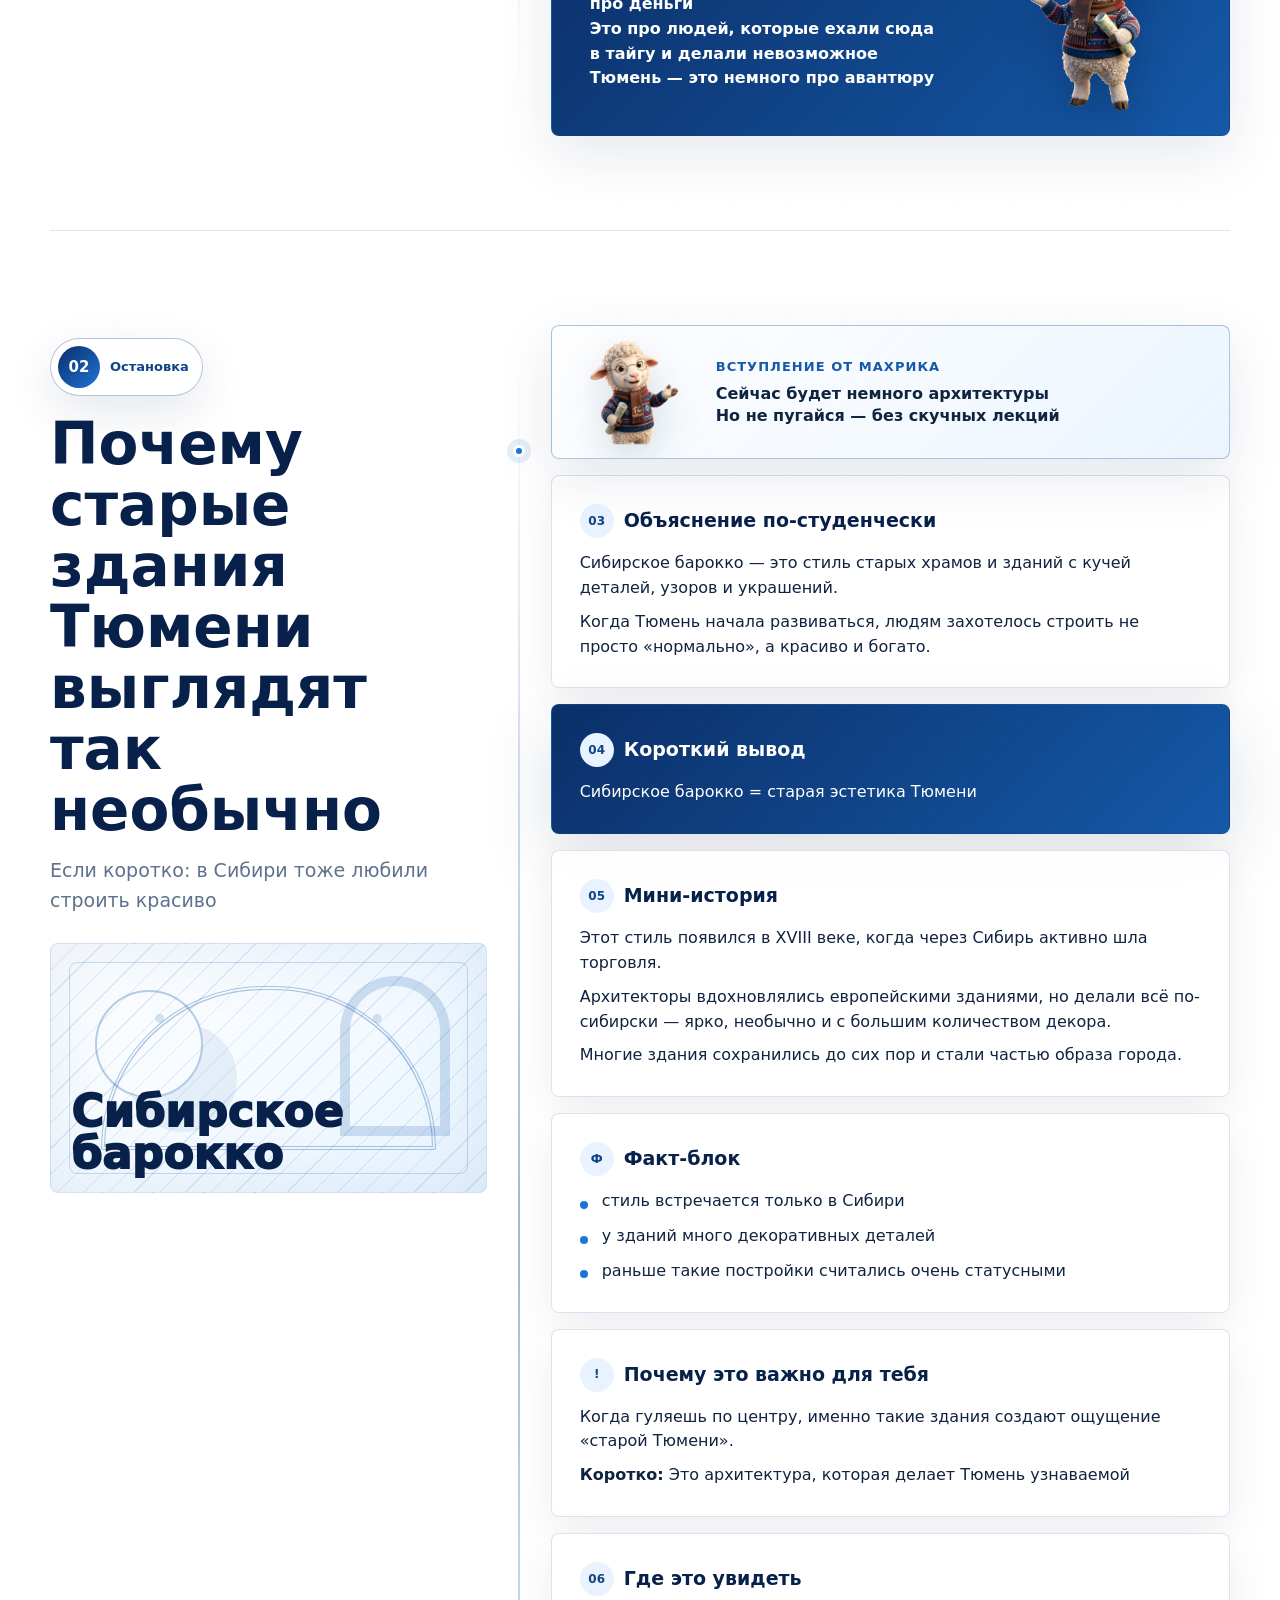
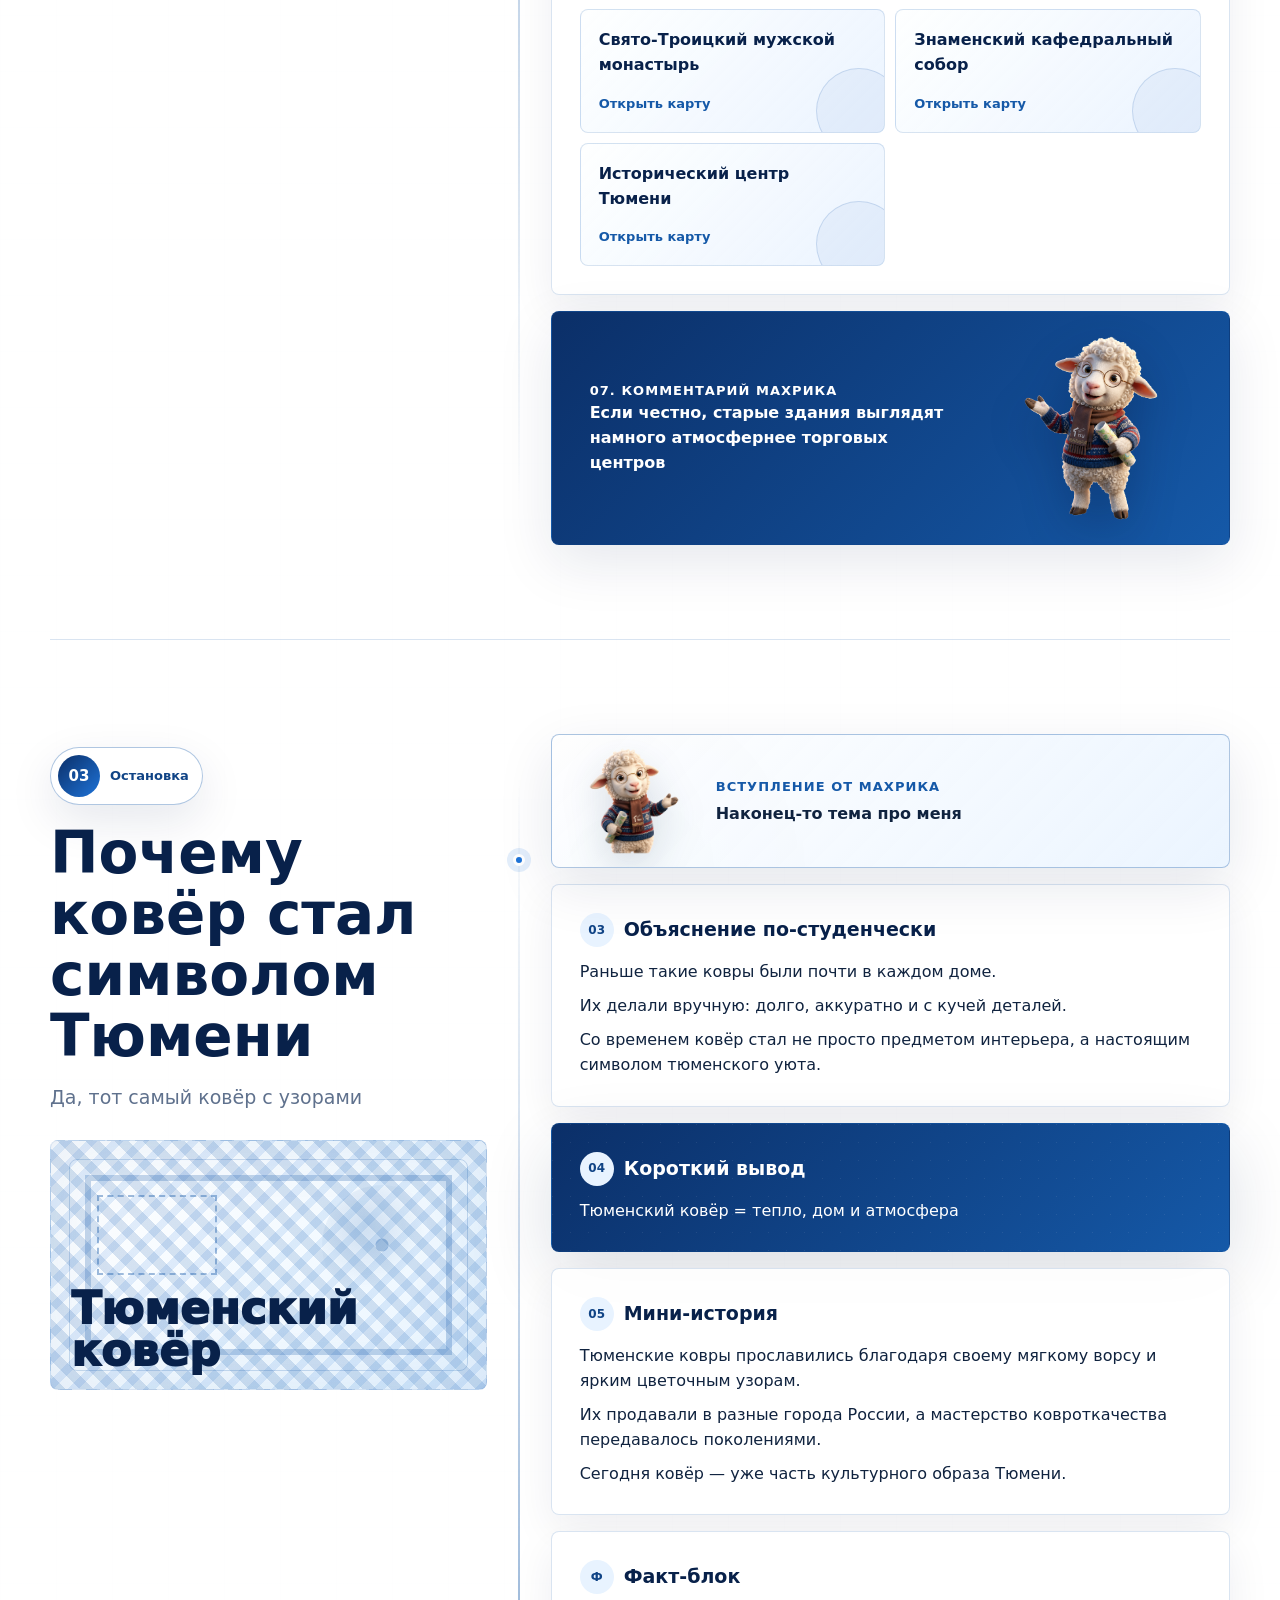
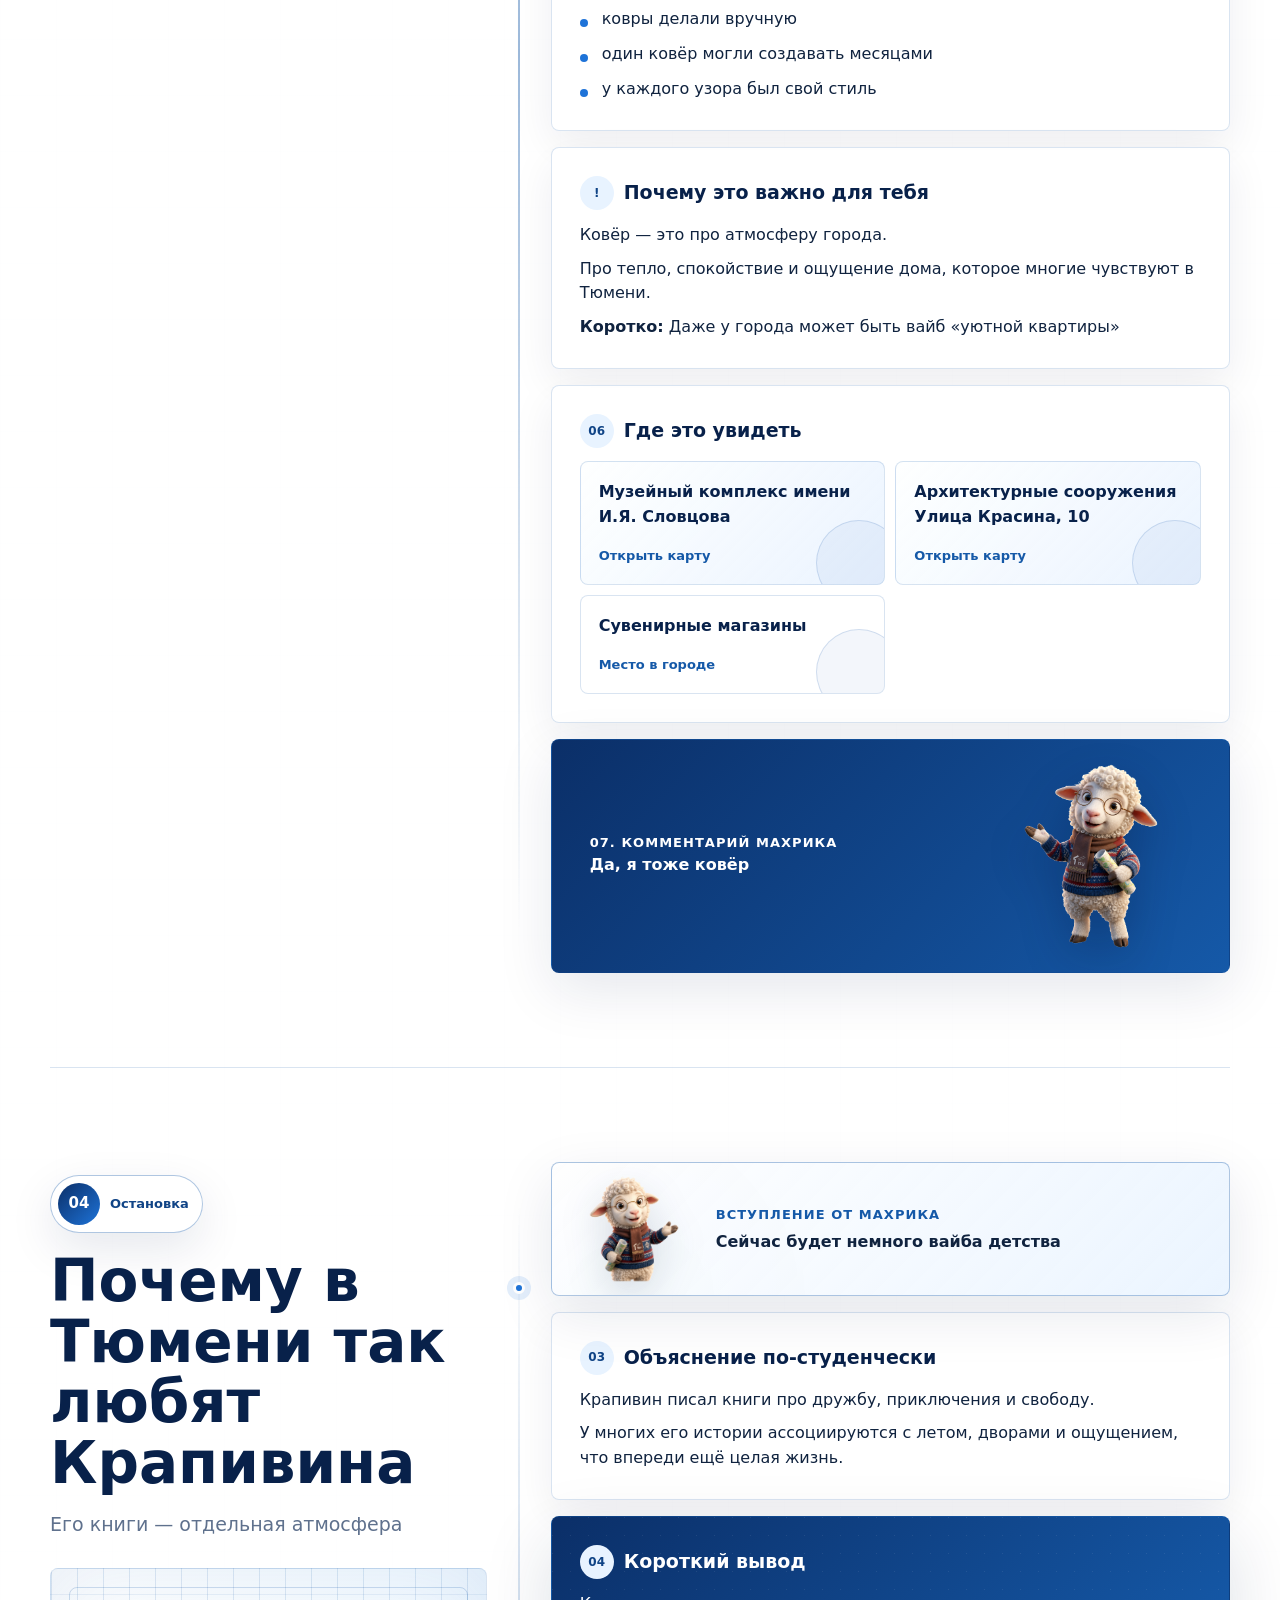
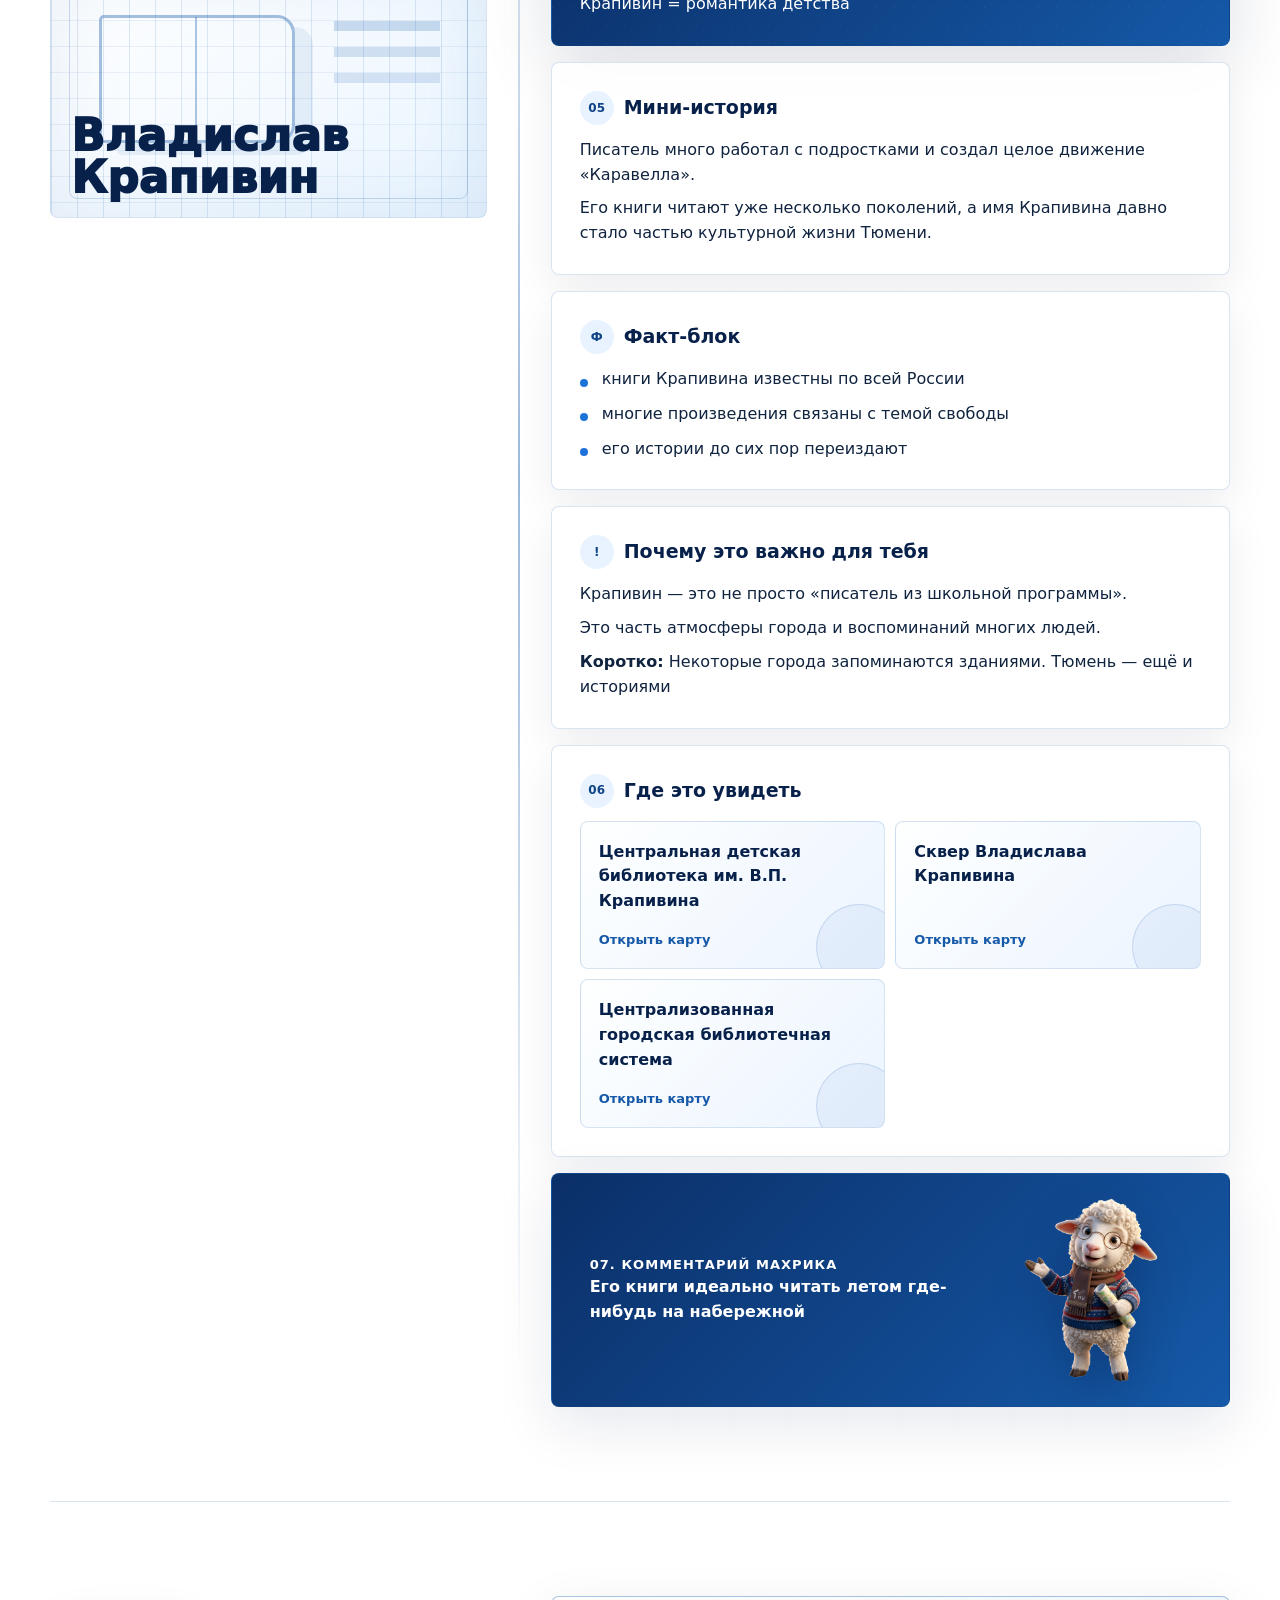
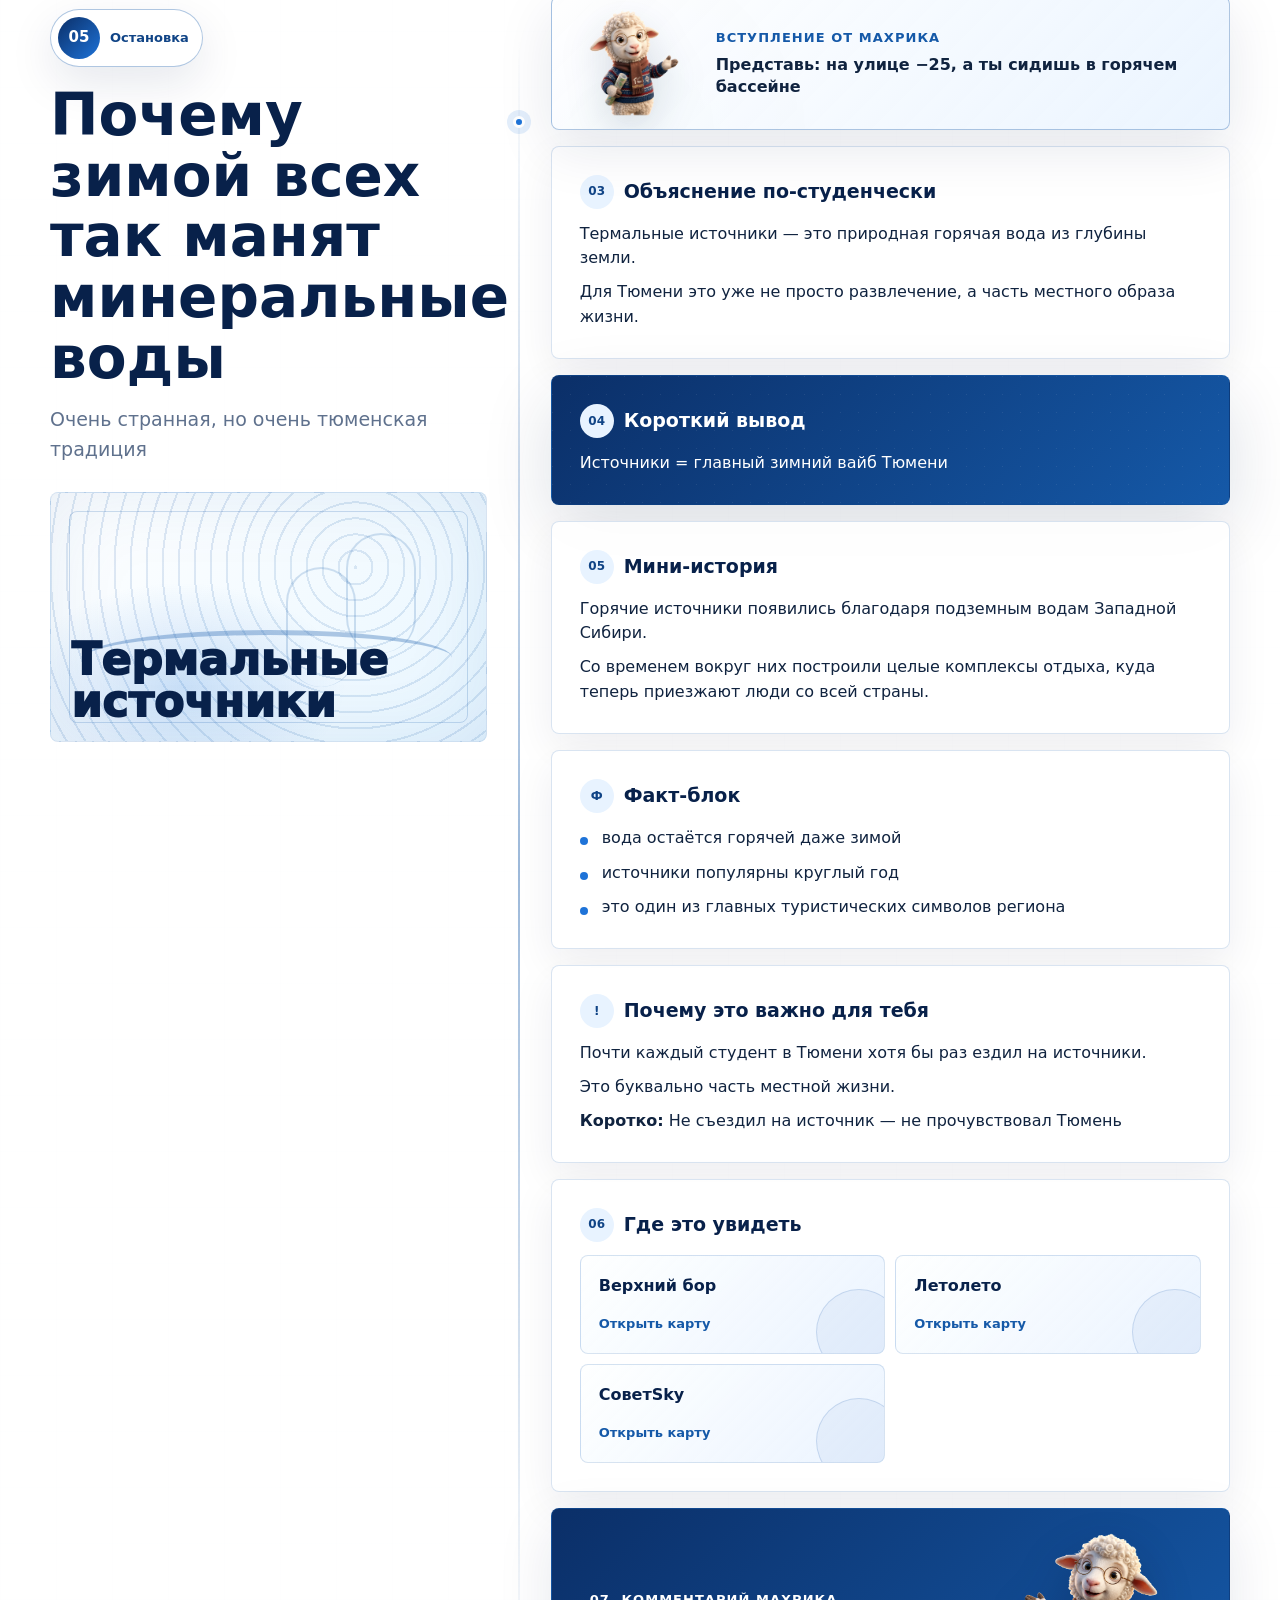
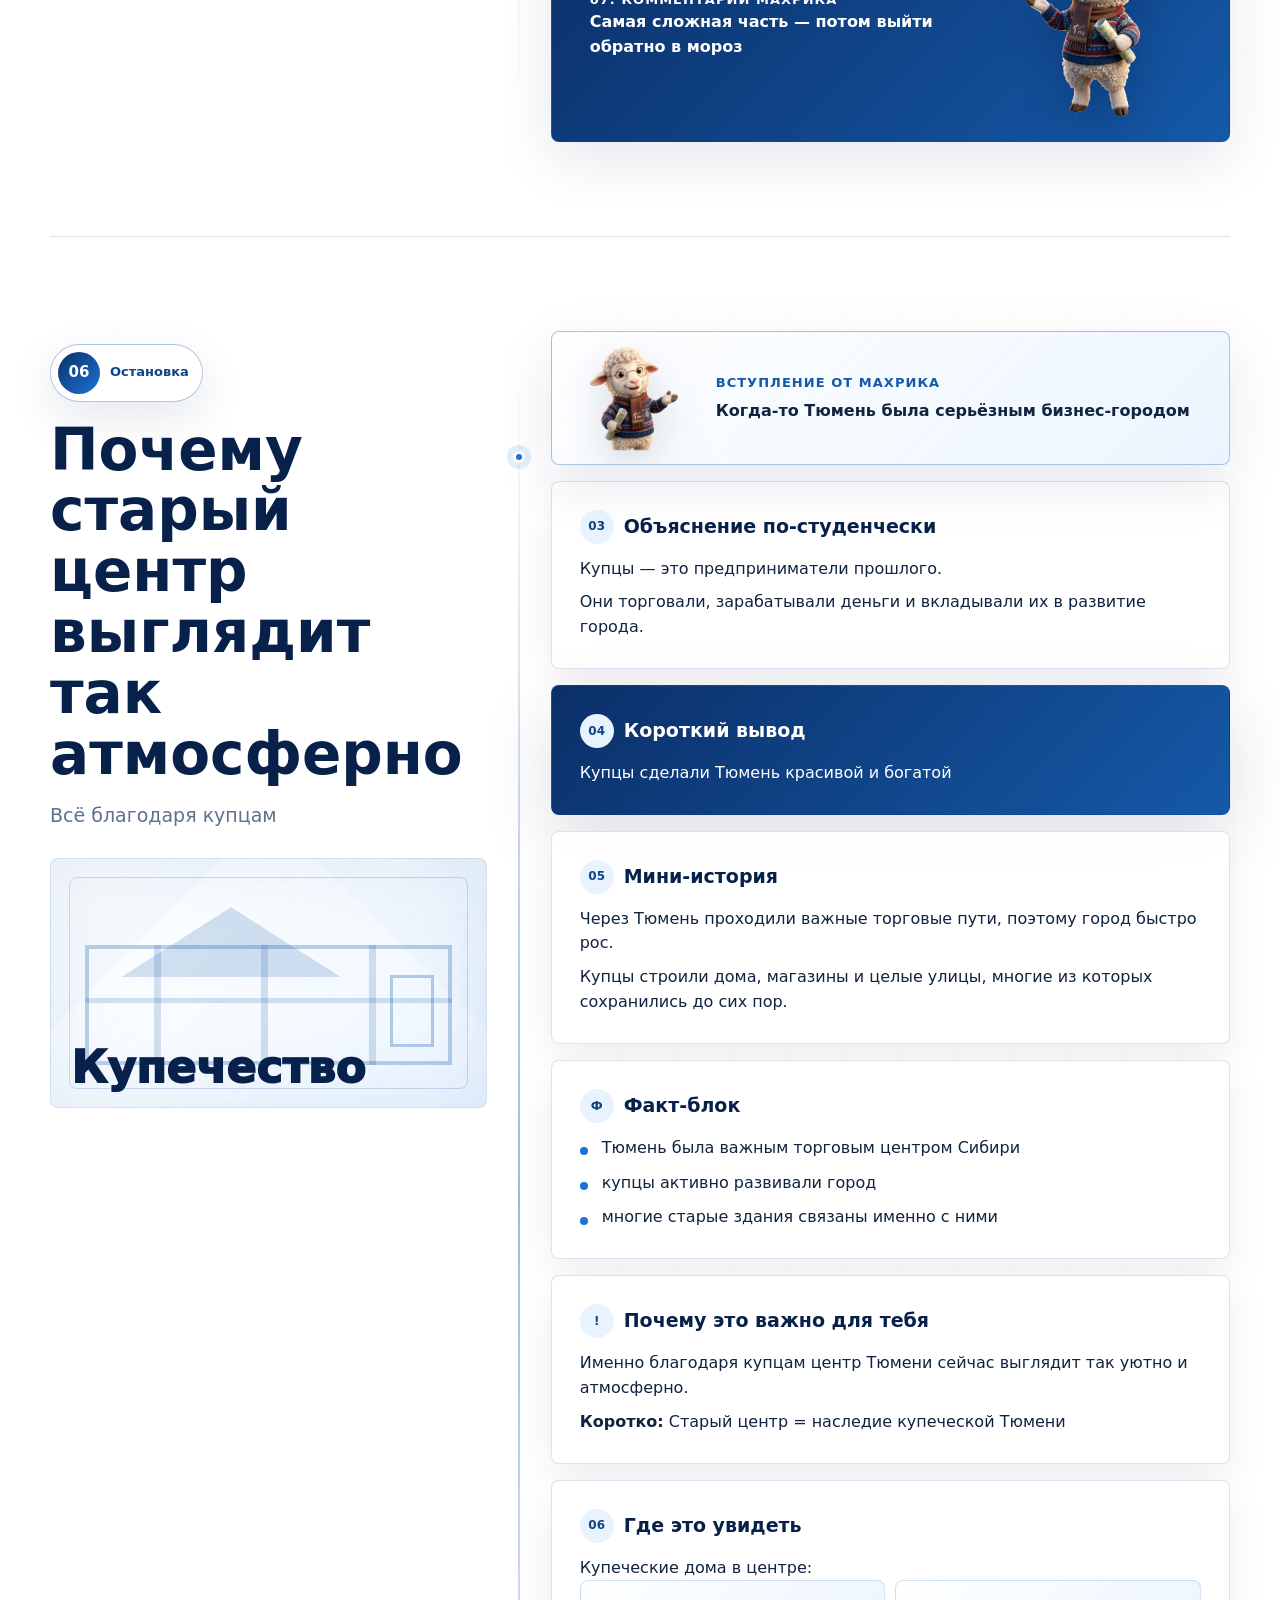
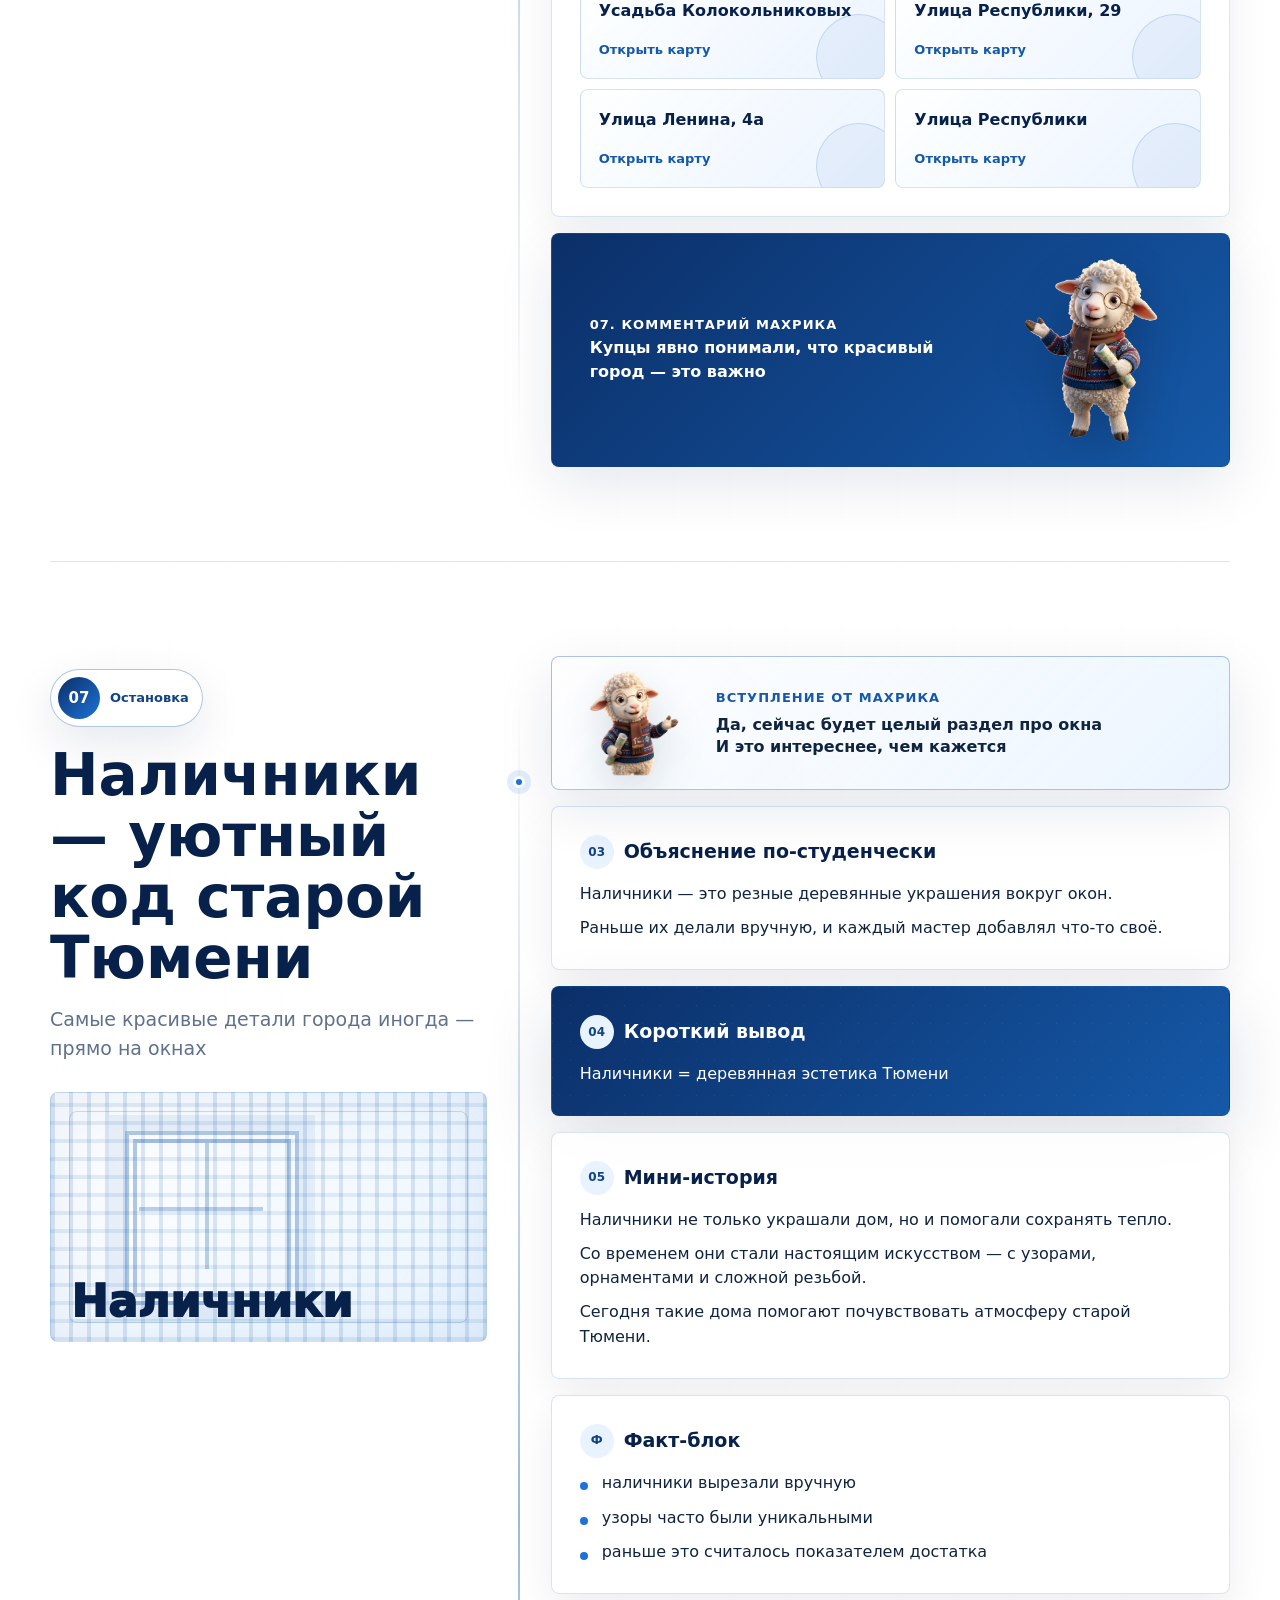
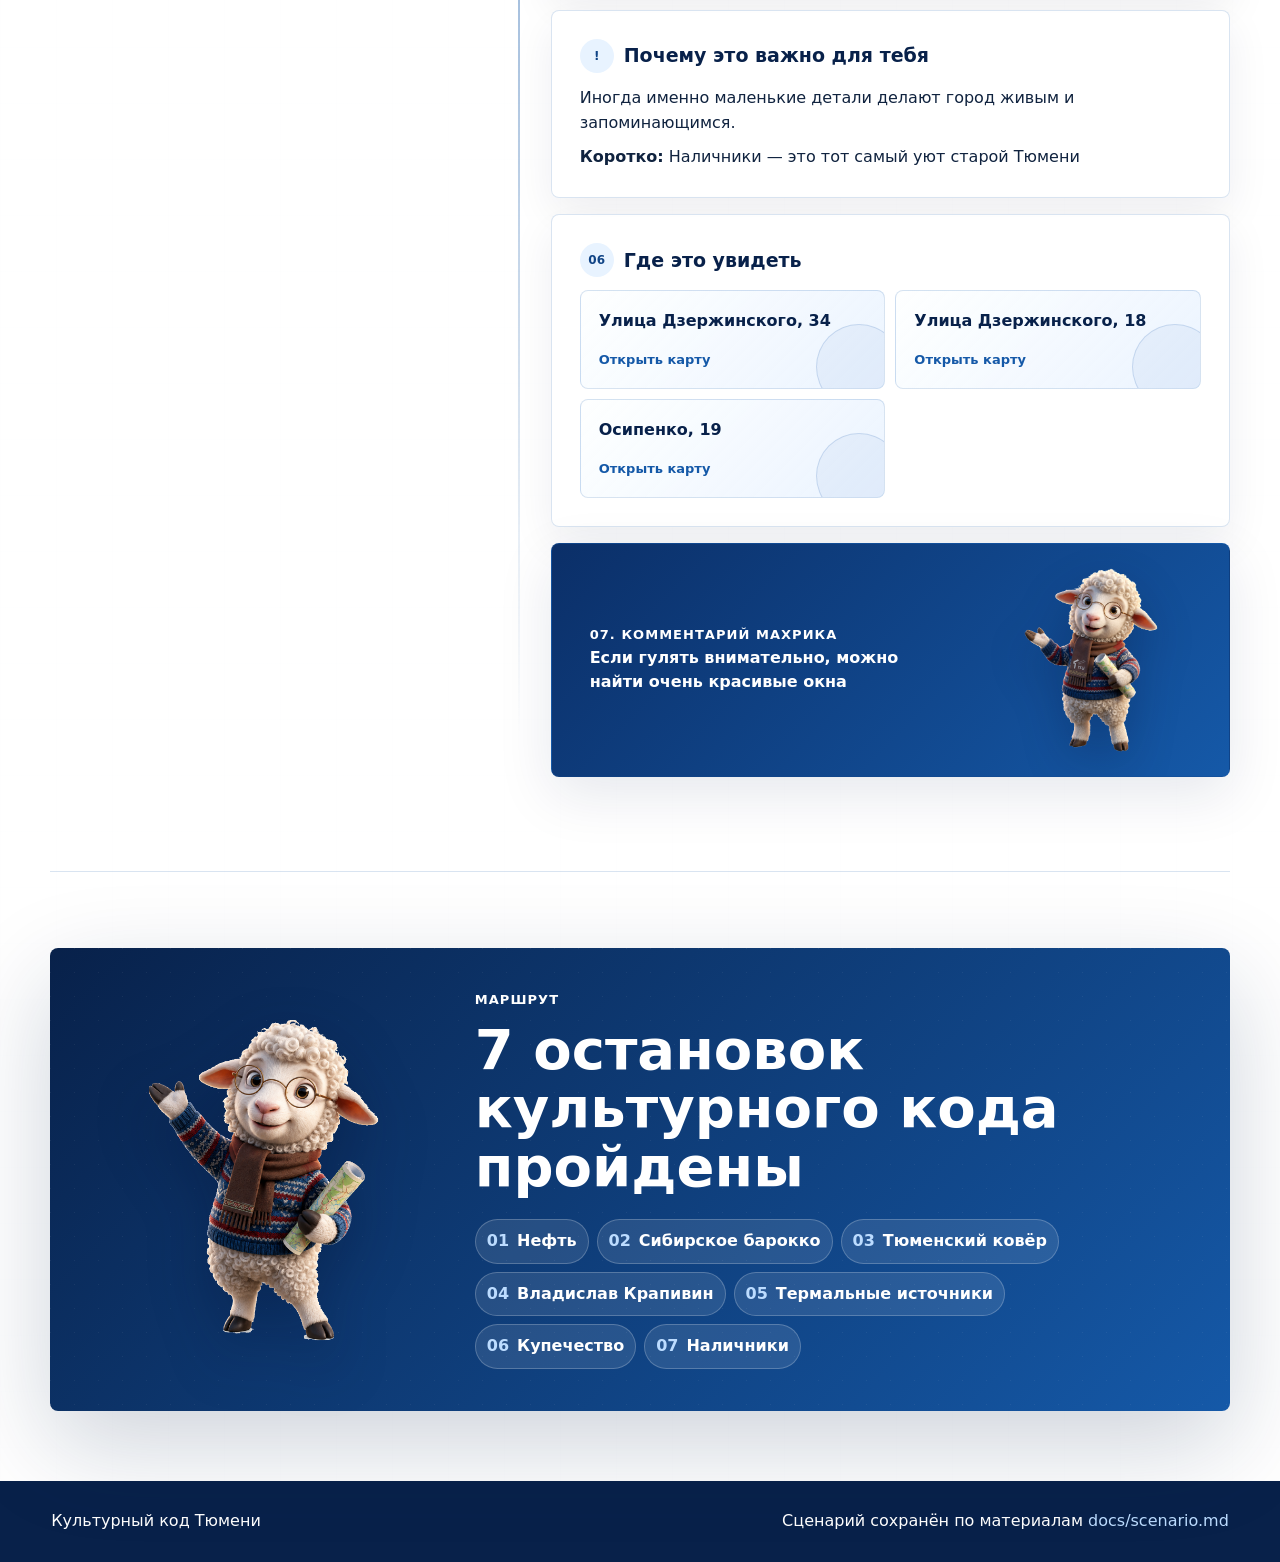
==== commit db4711f4: "Finalize visual polish" ====
--- a/index.html
+++ b/index.html
@@ -45,7 +45,6 @@
           </p>
           <div class="hero__actions" aria-label="Быстрая навигация">
             <a class="button button--primary" href="#route">Начать маршрут</a>
-            <a class="button button--ghost" href="#places">Где увидеть</a>
           </div>
           <div class="hero-route" aria-label="7 остановок маршрута">
             <span>01 Нефть</span>
@@ -61,7 +60,7 @@
 
       <section class="intro-band" id="route" aria-label="Махрик начинает маршрут">
         <div class="guide-card guide-card--wide reveal">
-          <img src="images/mahrik_без фона.png" alt="Махрик, барашик-гид ТюмГУ" />
+          <img src="images/mahrik_route.png" alt="Махрик, барашик-гид ТюмГУ" />
           <div>
             <p class="label">Махрик на связи</p>
             <h2>Я буду твоим гидом по культурному коду Тюмени</h2>
--- a/styles.css
+++ b/styles.css
@@ -279,8 +279,18 @@
 }
 
 .guide-card--wide {
-  grid-template-columns: minmax(120px, 180px) 1fr;
-  padding: clamp(18px, 3vw, 30px);
+  grid-template-columns: clamp(170px, 18vw, 230px) minmax(0, 1fr);
+  gap: clamp(18px, 3vw, 34px);
+  min-height: 230px;
+  align-items: center;
+  padding: clamp(14px, 2.4vw, 24px) clamp(20px, 3.4vw, 38px);
+}
+
+.guide-card--wide img {
+  justify-self: center;
+  width: clamp(150px, 16vw, 210px);
+  height: clamp(172px, 18vw, 224px);
+  filter: drop-shadow(0 18px 22px rgba(8, 33, 74, 0.16));
 }
 
 .guide-card img {
@@ -296,6 +306,14 @@
 
 .guide-card h2 {
   font-size: clamp(26px, 4vw, 46px);
+}
+
+.guide-card--wide h2 {
+  max-width: 780px;
+}
+
+.guide-card--wide p:not(.label) {
+  max-width: 900px;
 }
 
 .route-widget {
@@ -356,13 +374,10 @@
   display: grid;
   grid-template-columns: minmax(0, 0.9fr) clamp(46px, 5vw, 74px) minmax(0, 1.4fr);
   gap: 0;
+  align-items: start;
   padding: clamp(42px, 8vw, 94px) 0;
   border-bottom: 1px solid var(--line);
   scroll-margin-top: 86px;
-}
-
-.code-section:nth-child(even) {
-  grid-template-columns: minmax(0, 1.36fr) clamp(46px, 5vw, 74px) minmax(0, 0.94fr);
 }
 
 .route-spine {
@@ -405,14 +420,6 @@
 }
 
 .content-stack {
-  grid-column: 3;
-}
-
-.code-section:nth-child(even) .content-stack {
-  grid-column: 1;
-}
-
-.code-section:nth-child(even) .section-rail {
   grid-column: 3;
 }
 
@@ -871,7 +878,7 @@
 
 .quiz {
   display: grid;
-  gap: 14px;
+  gap: 12px;
   border-color: rgba(30, 115, 216, 0.34);
   background:
     linear-gradient(135deg, rgba(255, 255, 255, 0.9), rgba(232, 243, 255, 0.86)),
@@ -880,15 +887,18 @@
 
 .quiz__layout {
   display: grid;
-  grid-template-columns: 120px 1fr;
-  gap: 20px;
+  grid-template-columns: 156px minmax(0, 1fr);
+  gap: 18px;
   align-items: center;
 }
 
 .quiz__layout img {
-  width: 120px;
-  height: 120px;
+  justify-self: center;
+  width: 148px;
+  height: 172px;
   object-fit: contain;
+  object-position: center bottom;
+  filter: drop-shadow(0 16px 20px rgba(8, 33, 74, 0.15));
   transform-origin: center bottom;
 }
 
@@ -941,6 +951,10 @@
   font-weight: 800;
 }
 
+.quiz__answer:empty {
+  display: none;
+}
+
 .quiz--right .quiz__layout img {
   transform: translateY(-3px) rotate(-2deg);
 }
@@ -973,9 +987,36 @@
   object-position: center bottom;
 }
 
+.guide-note--intro {
+  grid-template-columns: 128px minmax(0, 1fr);
+  min-height: 126px;
+  align-items: center;
+  gap: 18px;
+  padding: 12px 24px 12px 18px;
+}
+
+.guide-note--intro img {
+  width: 128px;
+  height: 108px;
+  object-fit: contain;
+  object-position: center bottom;
+  filter: drop-shadow(0 14px 18px rgba(8, 33, 74, 0.14));
+}
+
+.guide-note--intro .label {
+  margin-bottom: 6px;
+}
+
+.guide-note--intro p:not(.label) {
+  line-height: 1.38;
+}
+
 .guide-note--comment {
-  grid-template-columns: 1fr 132px;
-  align-items: center;
+  grid-template-columns: minmax(0, 1fr) clamp(150px, 17vw, 210px);
+  min-height: 178px;
+  gap: clamp(18px, 3vw, 32px);
+  align-items: center;
+  padding: 22px clamp(24px, 3.6vw, 38px);
   background:
     linear-gradient(135deg, var(--blue-900), var(--blue-700)),
     var(--blue-800);
@@ -983,8 +1024,12 @@
 
 .guide-note--comment img {
   order: 2;
-  width: 132px;
-  height: 132px;
+  justify-self: end;
+  width: clamp(150px, 16vw, 200px);
+  height: clamp(142px, 15vw, 188px);
+  object-fit: contain;
+  object-position: center bottom;
+  filter: drop-shadow(0 18px 22px rgba(0, 14, 42, 0.24));
 }
 
 .guide-note--comment .label,
@@ -1004,10 +1049,11 @@
 
 .finish-card {
   display: grid;
-  grid-template-columns: minmax(150px, 240px) 1fr;
-  gap: clamp(22px, 4vw, 54px);
-  align-items: center;
-  padding: clamp(24px, 5vw, 52px);
+  grid-template-columns: clamp(220px, 24vw, 320px) minmax(0, 1fr);
+  gap: clamp(24px, 4.5vw, 62px);
+  align-items: center;
+  min-height: 330px;
+  padding: clamp(20px, 4vw, 42px) clamp(26px, 5vw, 60px);
   border-radius: var(--radius);
   color: var(--white);
   background:
@@ -1018,9 +1064,12 @@
 }
 
 .finish-card img {
-  width: 100%;
-  max-height: 240px;
+  justify-self: center;
+  width: clamp(220px, 23vw, 310px);
+  height: clamp(250px, 27vw, 330px);
   object-fit: contain;
+  object-position: center bottom;
+  filter: drop-shadow(0 22px 28px rgba(0, 12, 38, 0.28));
 }
 
 .finish-card h2,
@@ -1120,10 +1169,6 @@
     grid-template-columns: 1fr;
   }
 
-  .code-section:nth-child(even) {
-    grid-template-columns: 1fr;
-  }
-
   .route-spine {
     display: none;
   }
@@ -1134,12 +1179,7 @@
     top: auto;
   }
 
-  .code-section:nth-child(even) .section-rail {
-    grid-column: 1;
-  }
-
-  .content-stack,
-  .code-section:nth-child(even) .content-stack {
+  .content-stack {
     grid-column: 1;
   }
 
@@ -1198,30 +1238,57 @@
     align-items: center;
   }
 
-  .guide-card--wide img,
   .guide-note img {
     width: 74px;
     height: 74px;
   }
 
+  .guide-card--wide {
+    grid-template-columns: 108px minmax(0, 1fr);
+    min-height: 158px;
+    gap: 12px;
+    padding: 14px;
+  }
+
+  .guide-card--wide img {
+    width: 104px;
+    height: 132px;
+  }
+
   .guide-note--comment {
-    grid-template-columns: 1fr;
+    grid-template-columns: 94px minmax(0, 1fr);
+    min-height: 132px;
+    gap: 12px;
+    padding: 16px;
+  }
+
+  .guide-note--intro {
+    grid-template-columns: 92px minmax(0, 1fr);
+    min-height: 112px;
+    gap: 12px;
+    padding: 12px 14px;
+  }
+
+  .guide-note--intro img {
+    width: 92px;
+    height: 88px;
   }
 
   .guide-note--comment img {
     order: 0;
+    justify-self: center;
+    width: 94px;
+    height: 112px;
+  }
+
+  .quiz__layout {
+    grid-template-columns: 94px minmax(0, 1fr);
+    gap: 12px;
+  }
+
+  .quiz__layout img {
     width: 92px;
-    height: 92px;
-  }
-
-  .quiz__layout {
-    grid-template-columns: 82px 1fr;
-    gap: 12px;
-  }
-
-  .quiz__layout img {
-    width: 82px;
-    height: 82px;
+    height: 112px;
   }
 
   .guide-card h2 {
@@ -1264,10 +1331,14 @@
   }
 
   .finish-card {
-    grid-template-columns: 1fr;
+    grid-template-columns: 126px minmax(0, 1fr);
+    min-height: 210px;
+    gap: 14px;
+    padding: 18px 16px;
   }
 
   .finish-card img {
-    max-height: 170px;
-  }
-}
+    width: 126px;
+    height: 164px;
+  }
+}
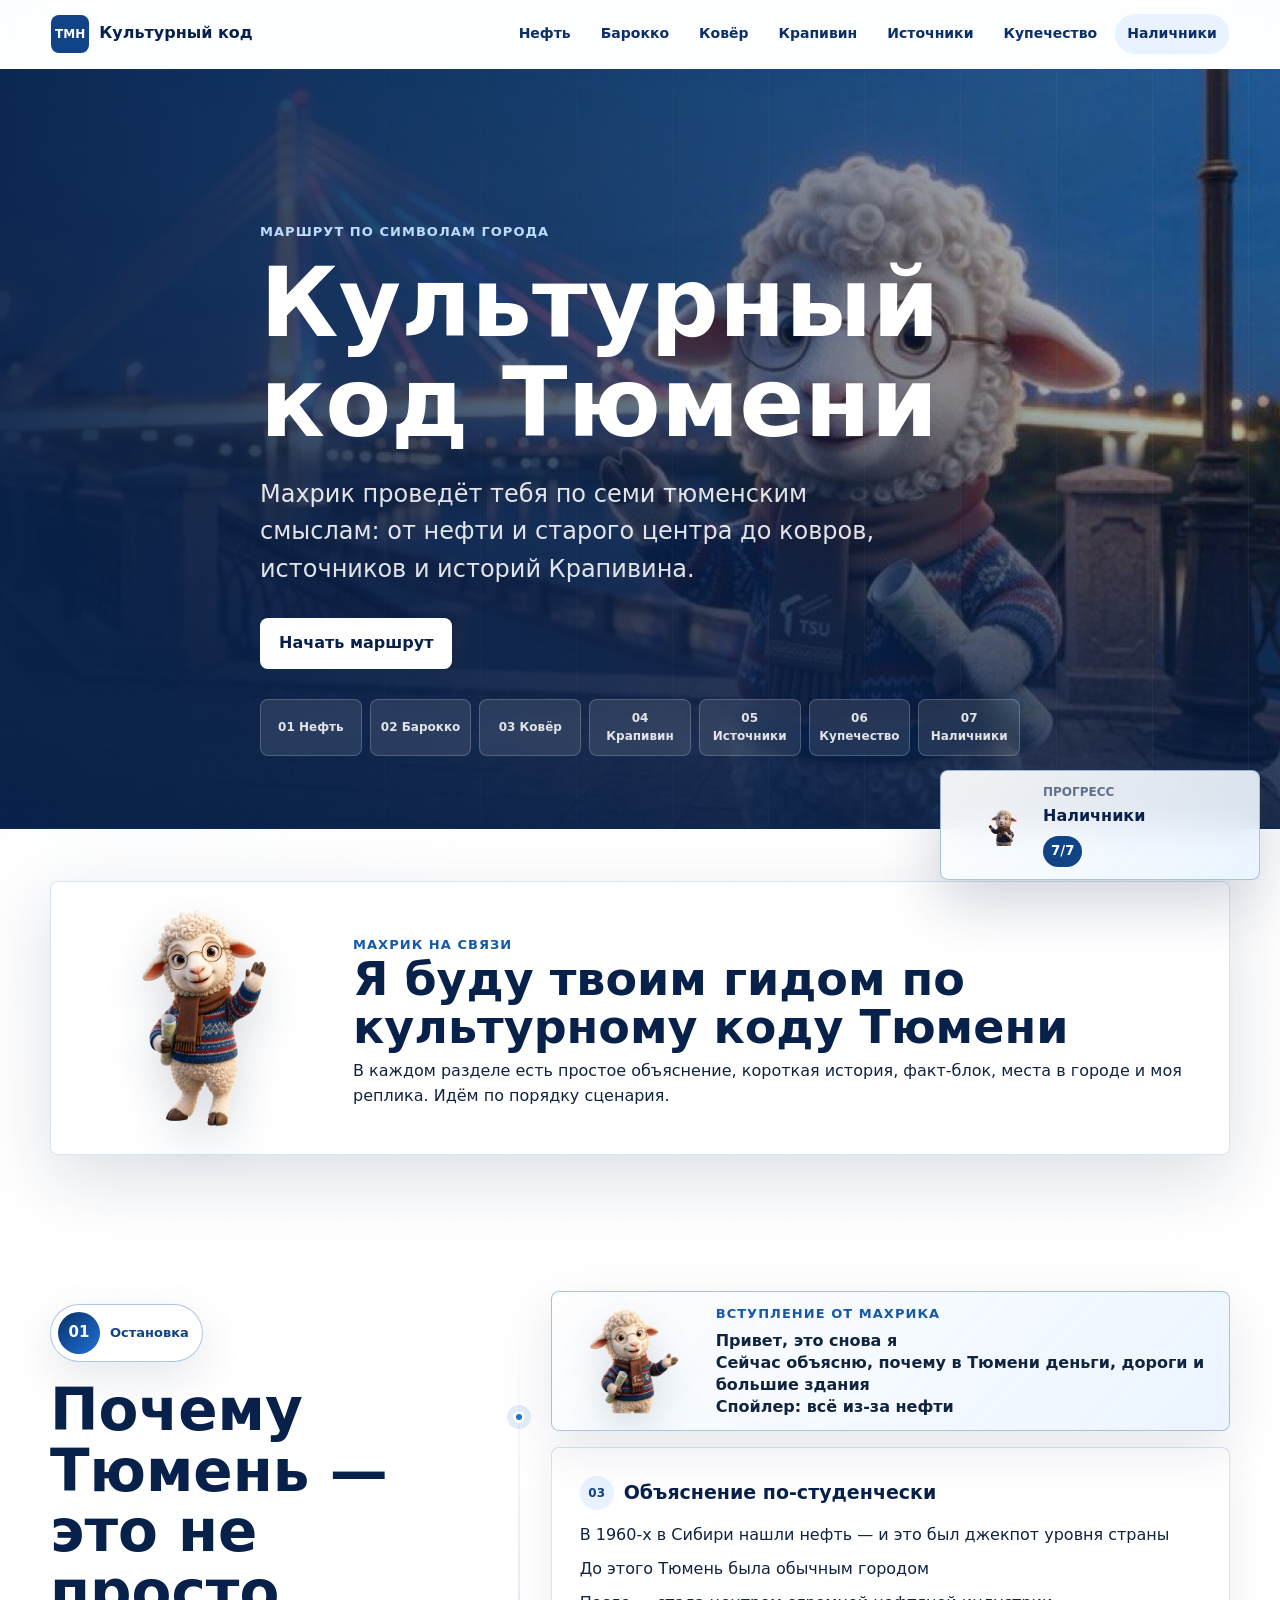
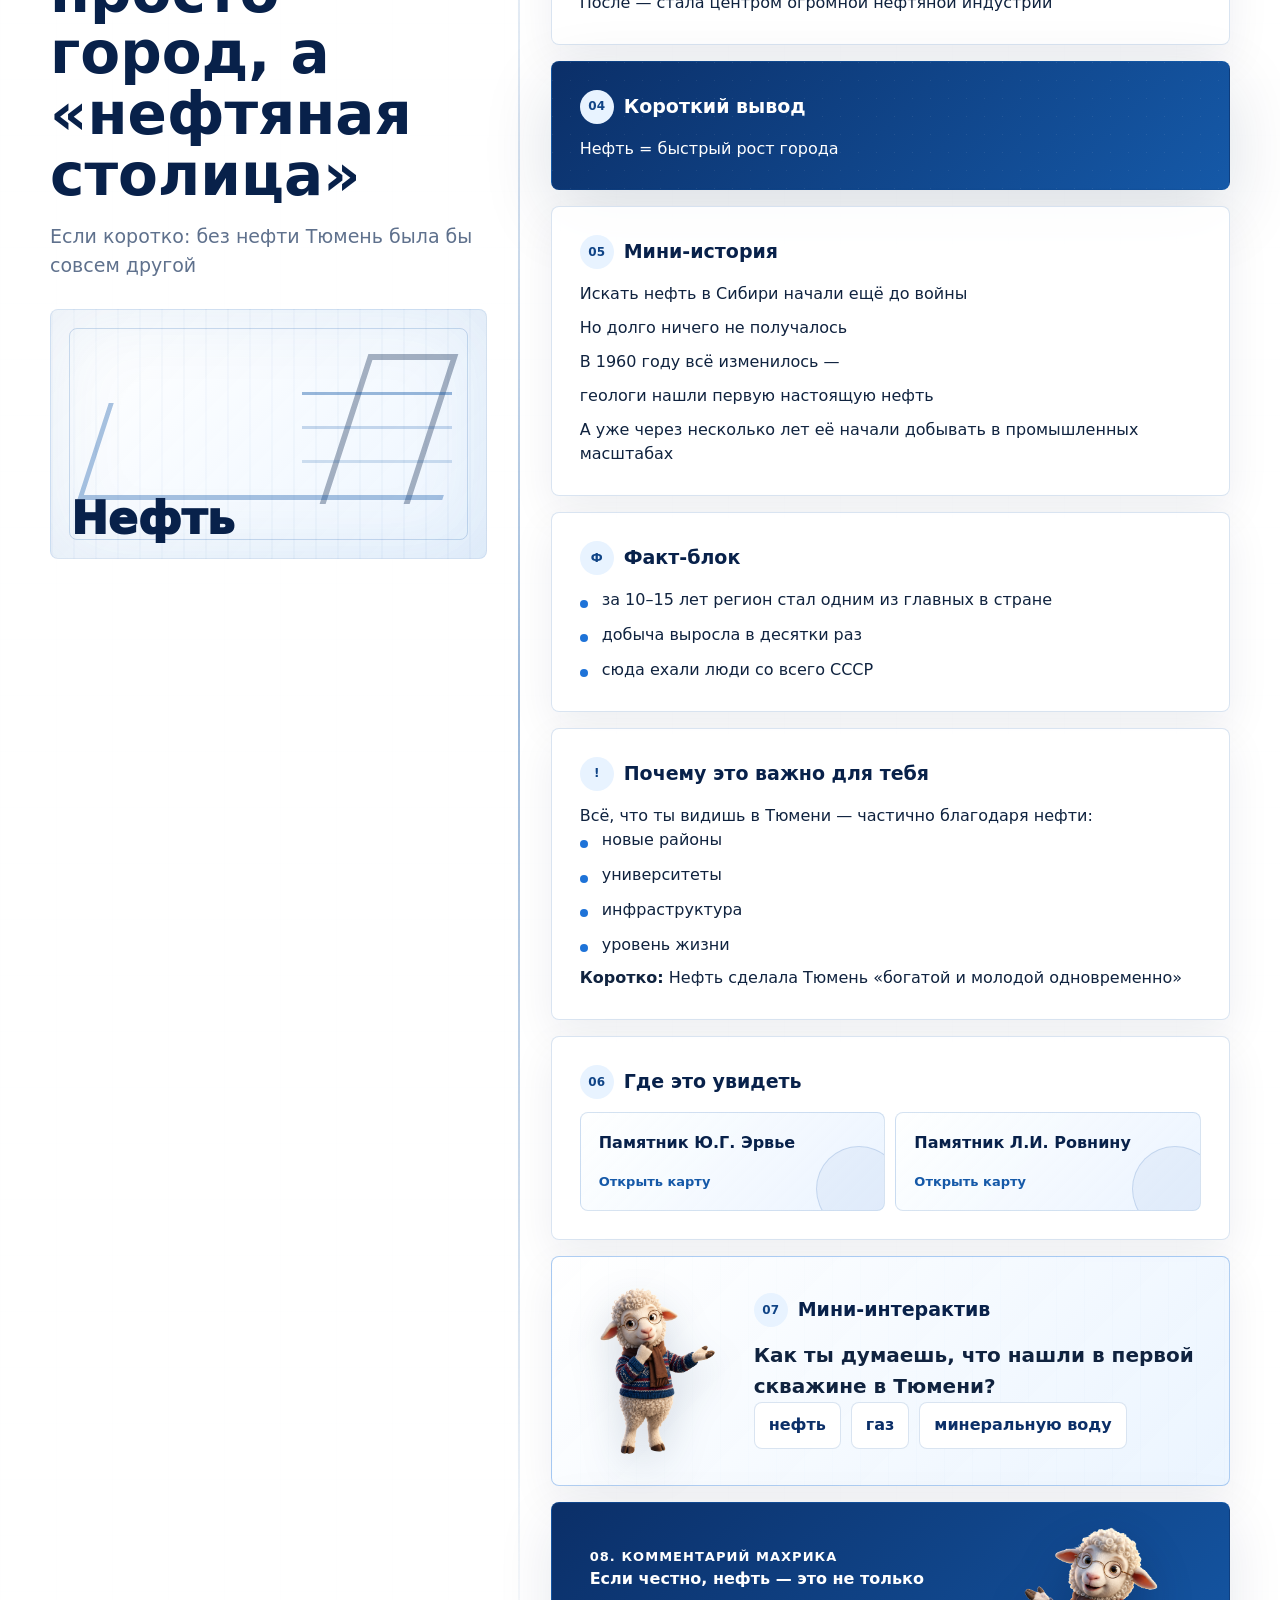
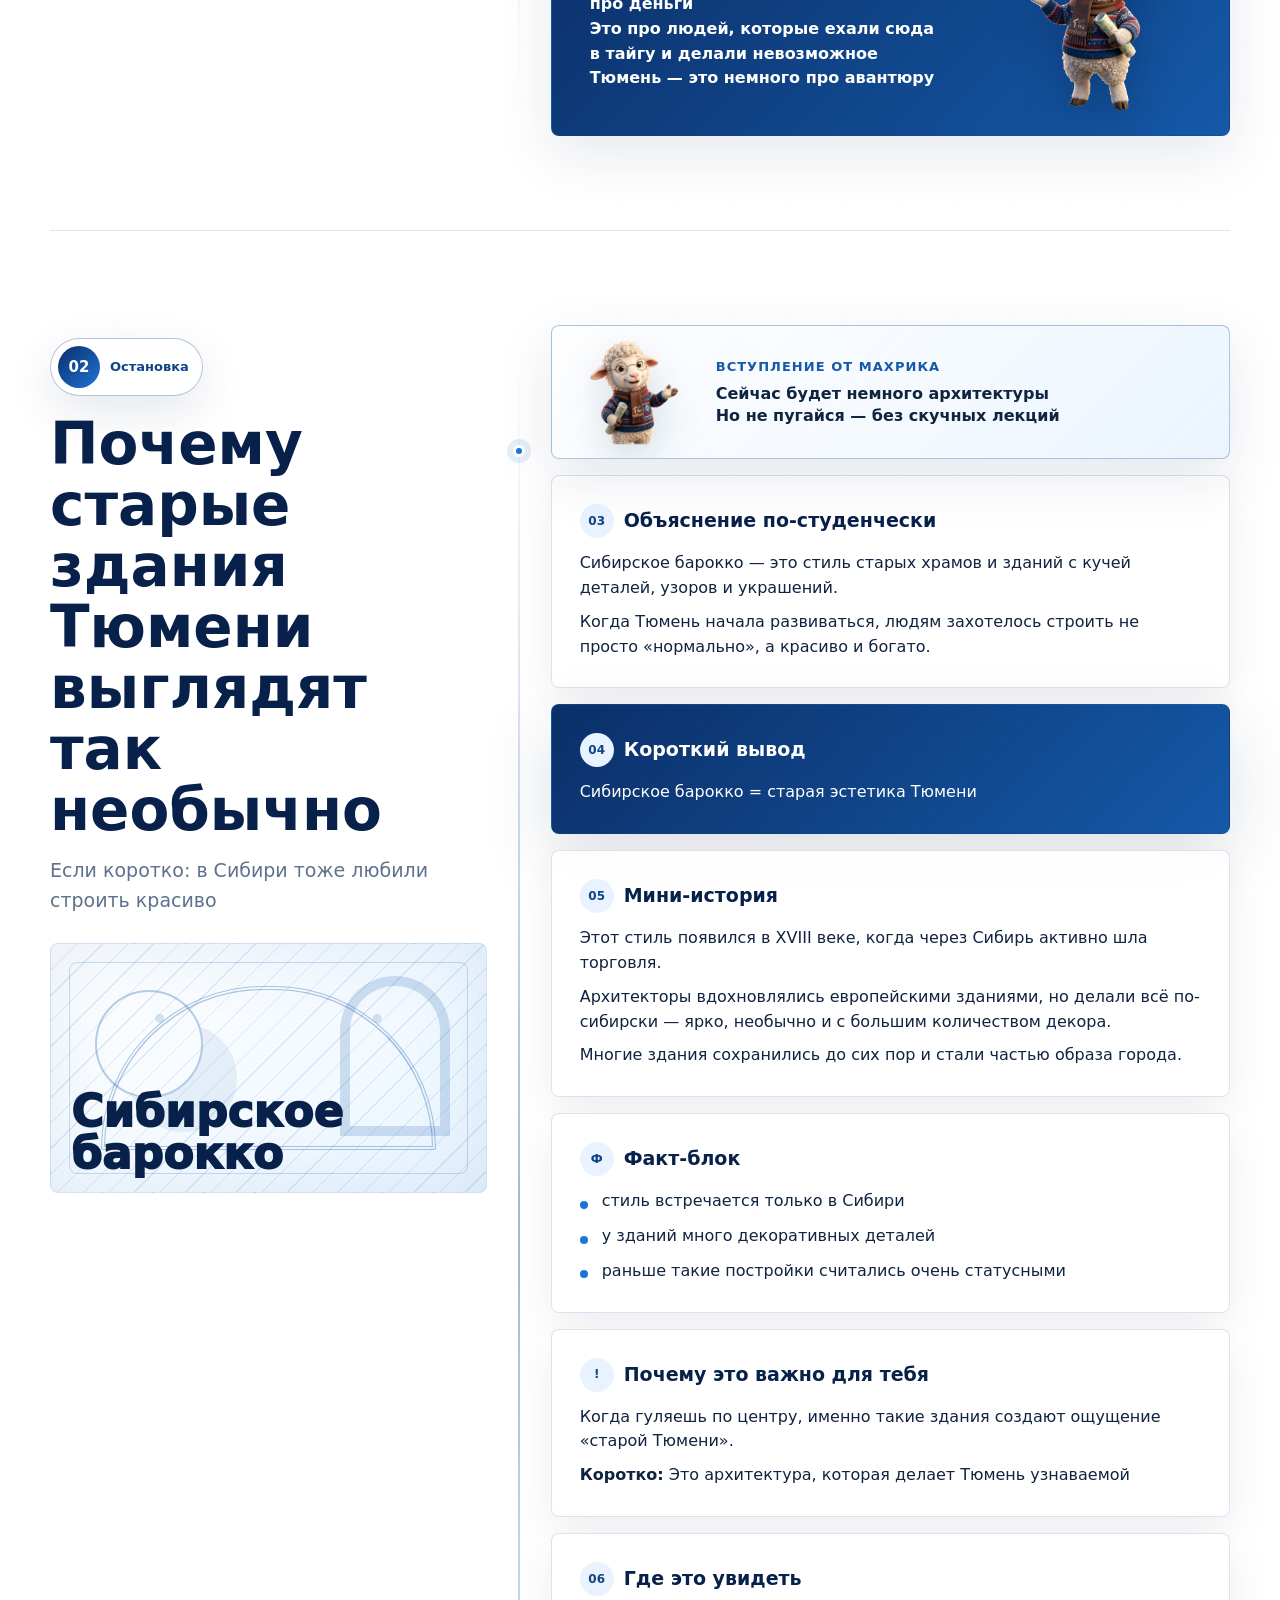
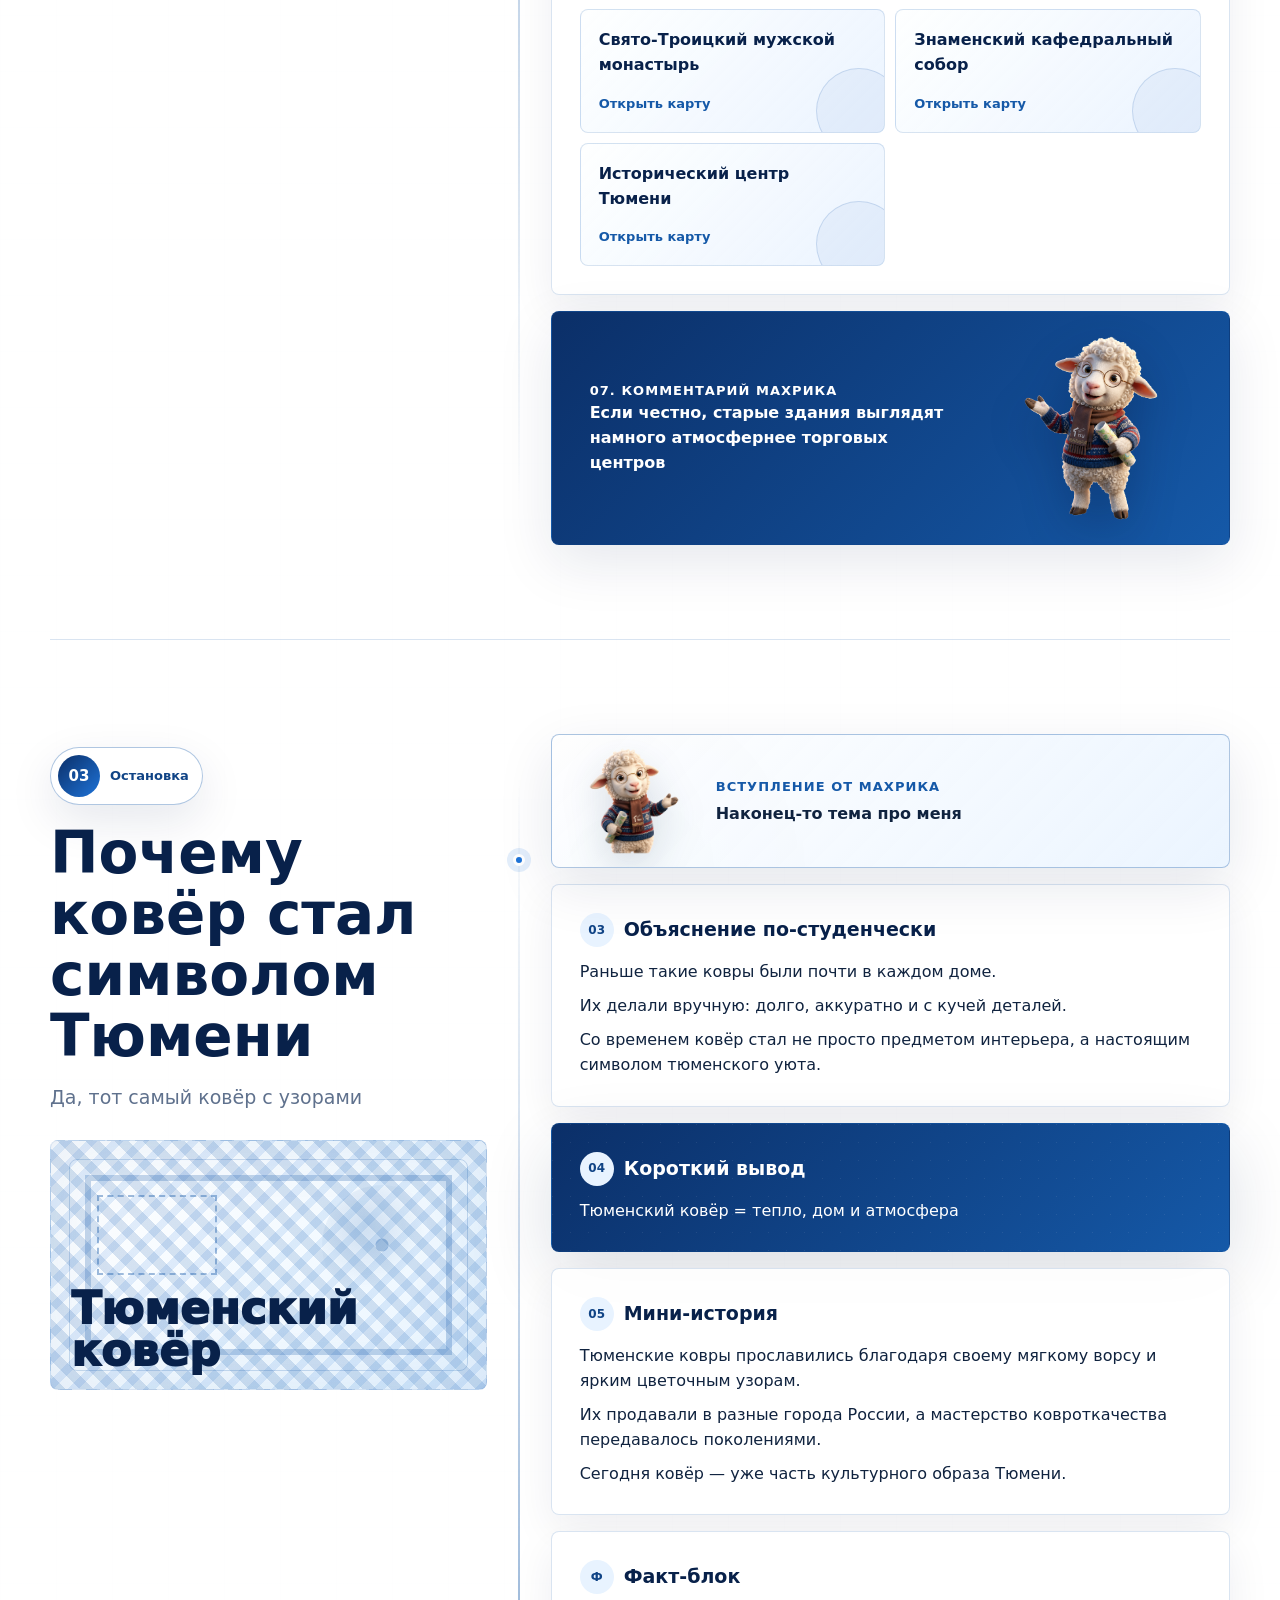
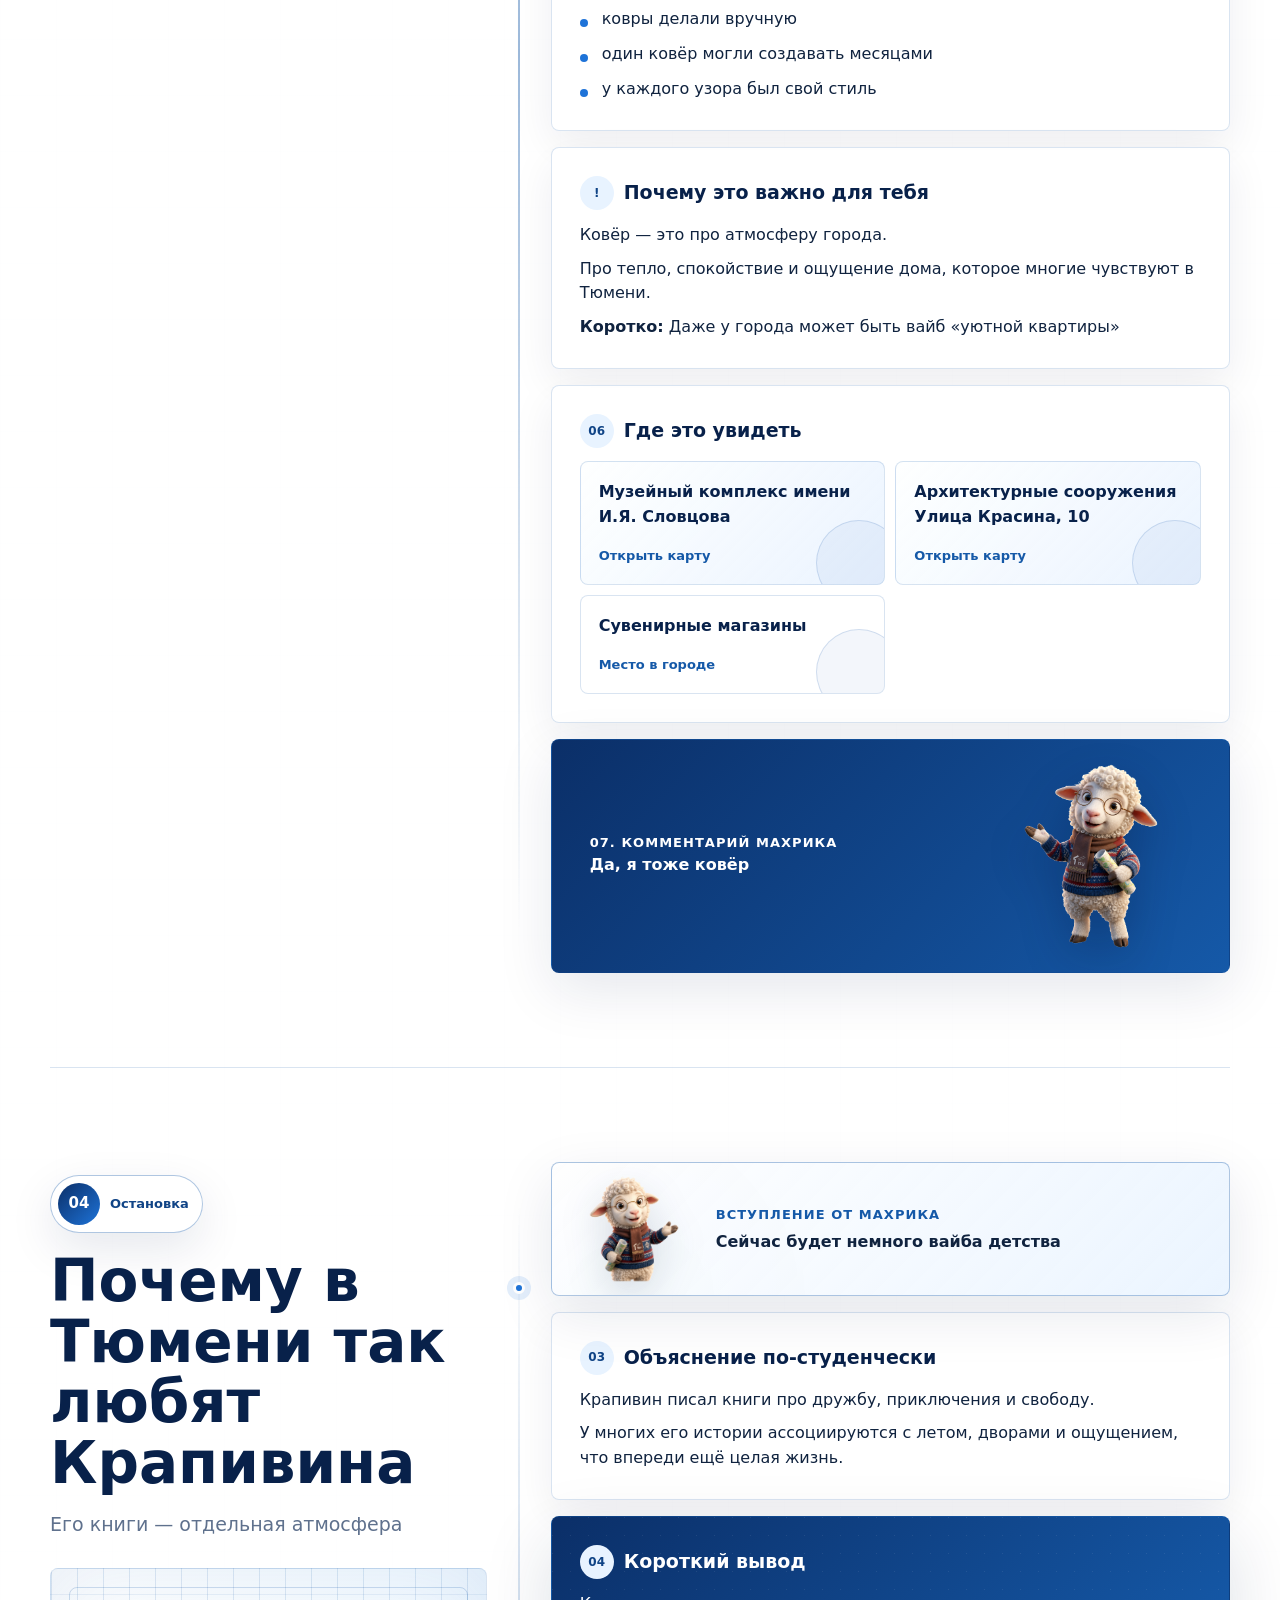
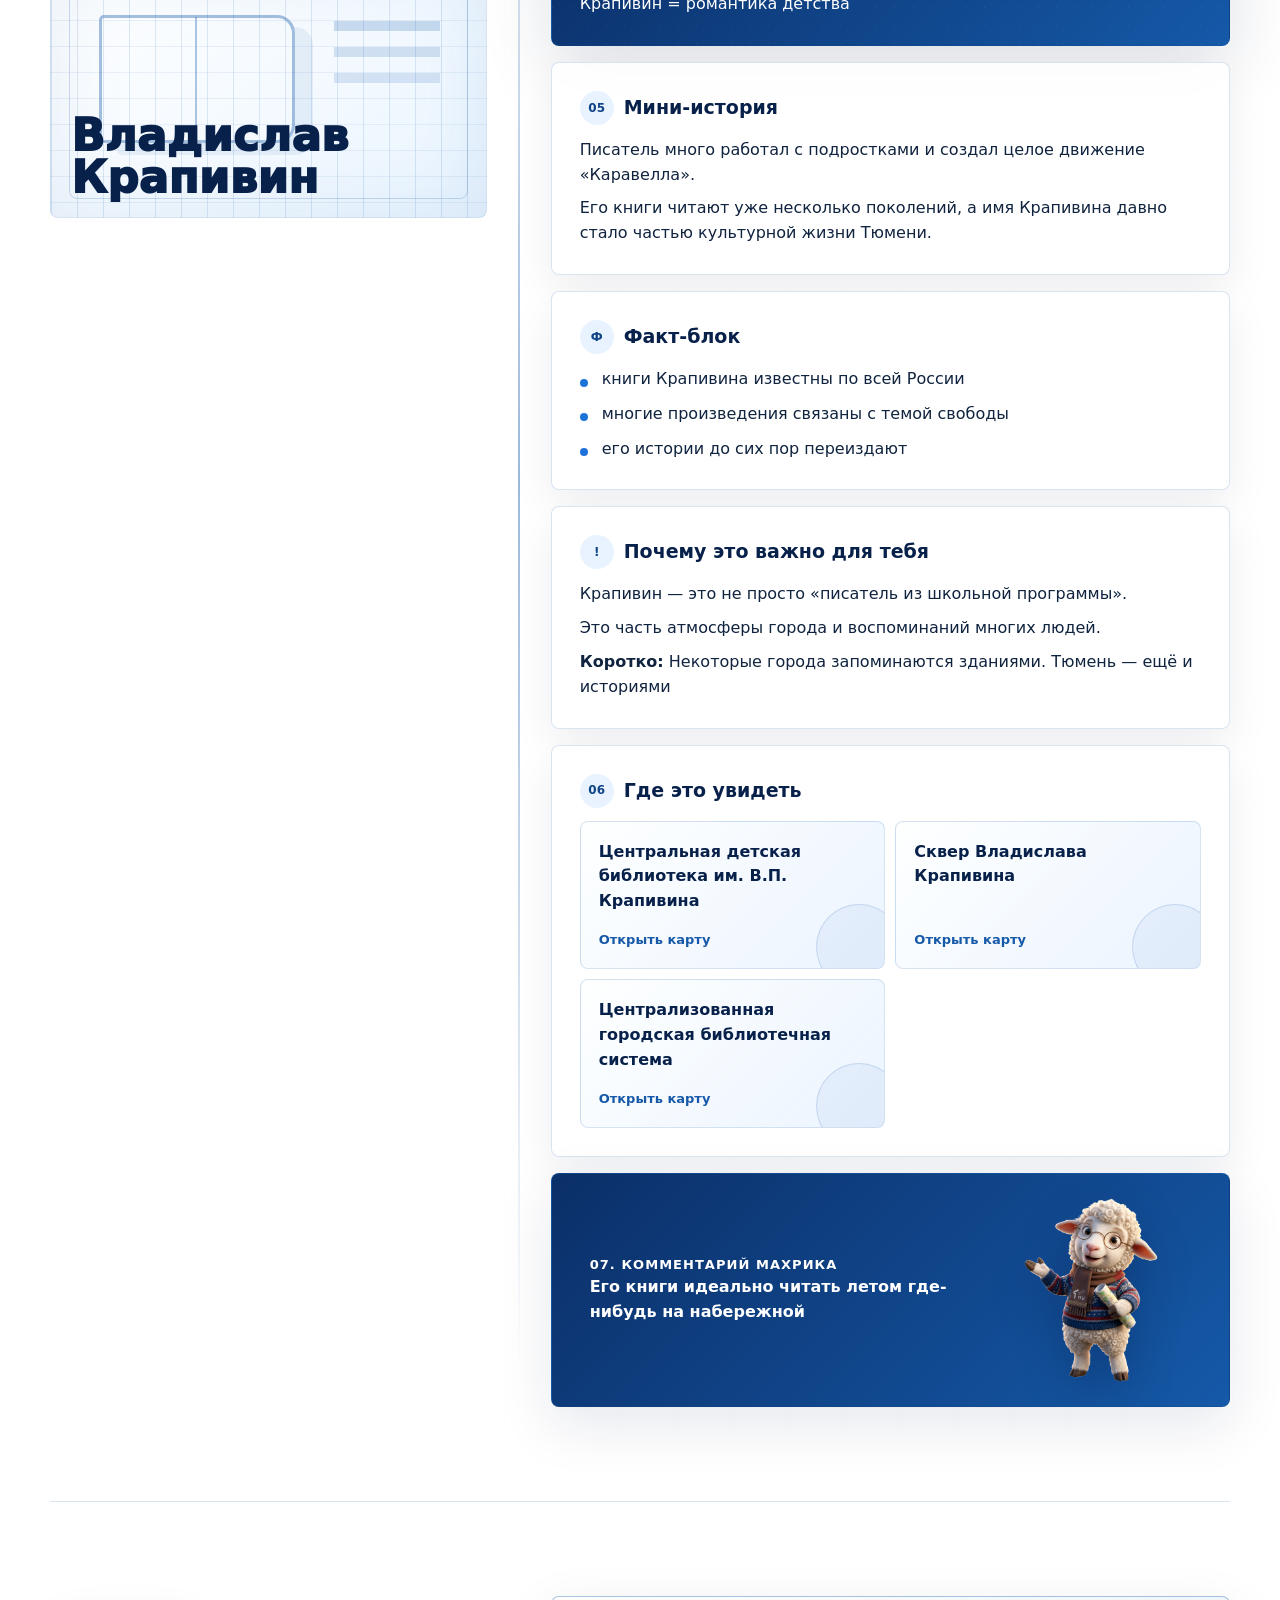
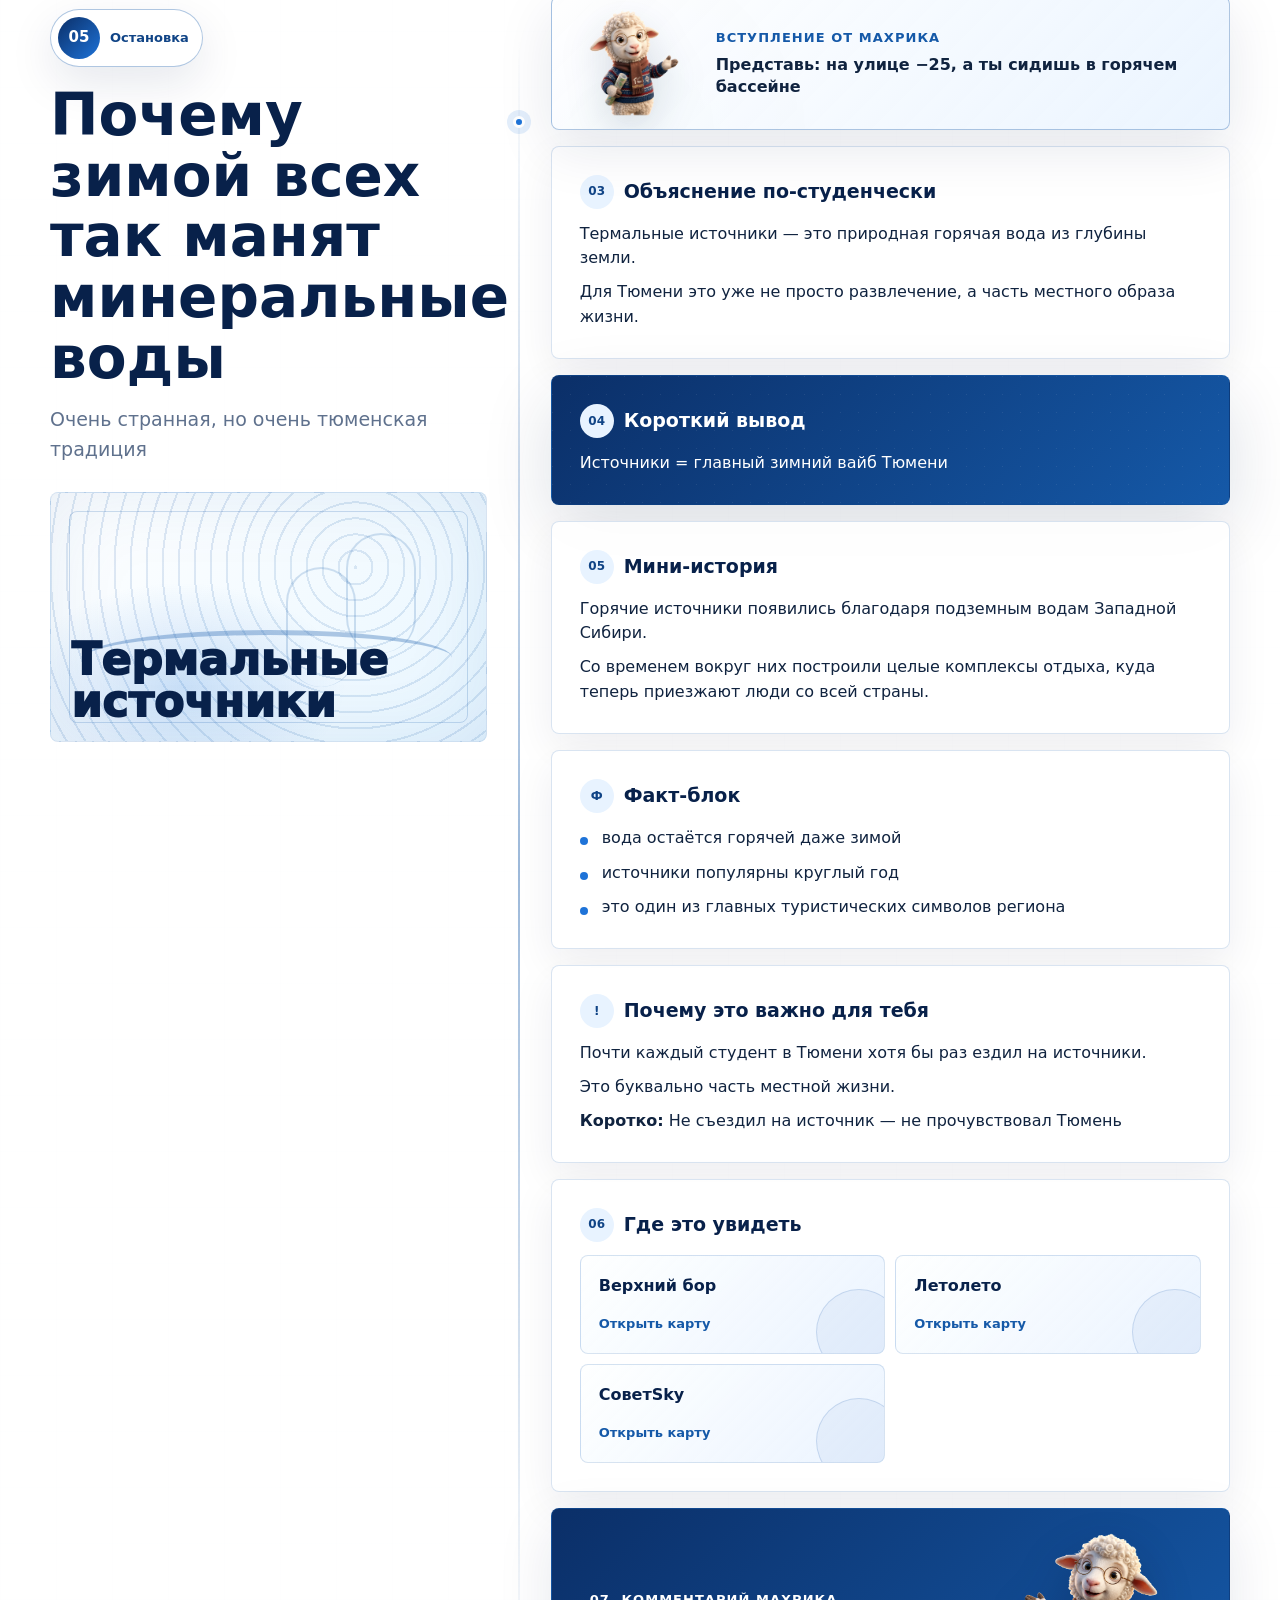
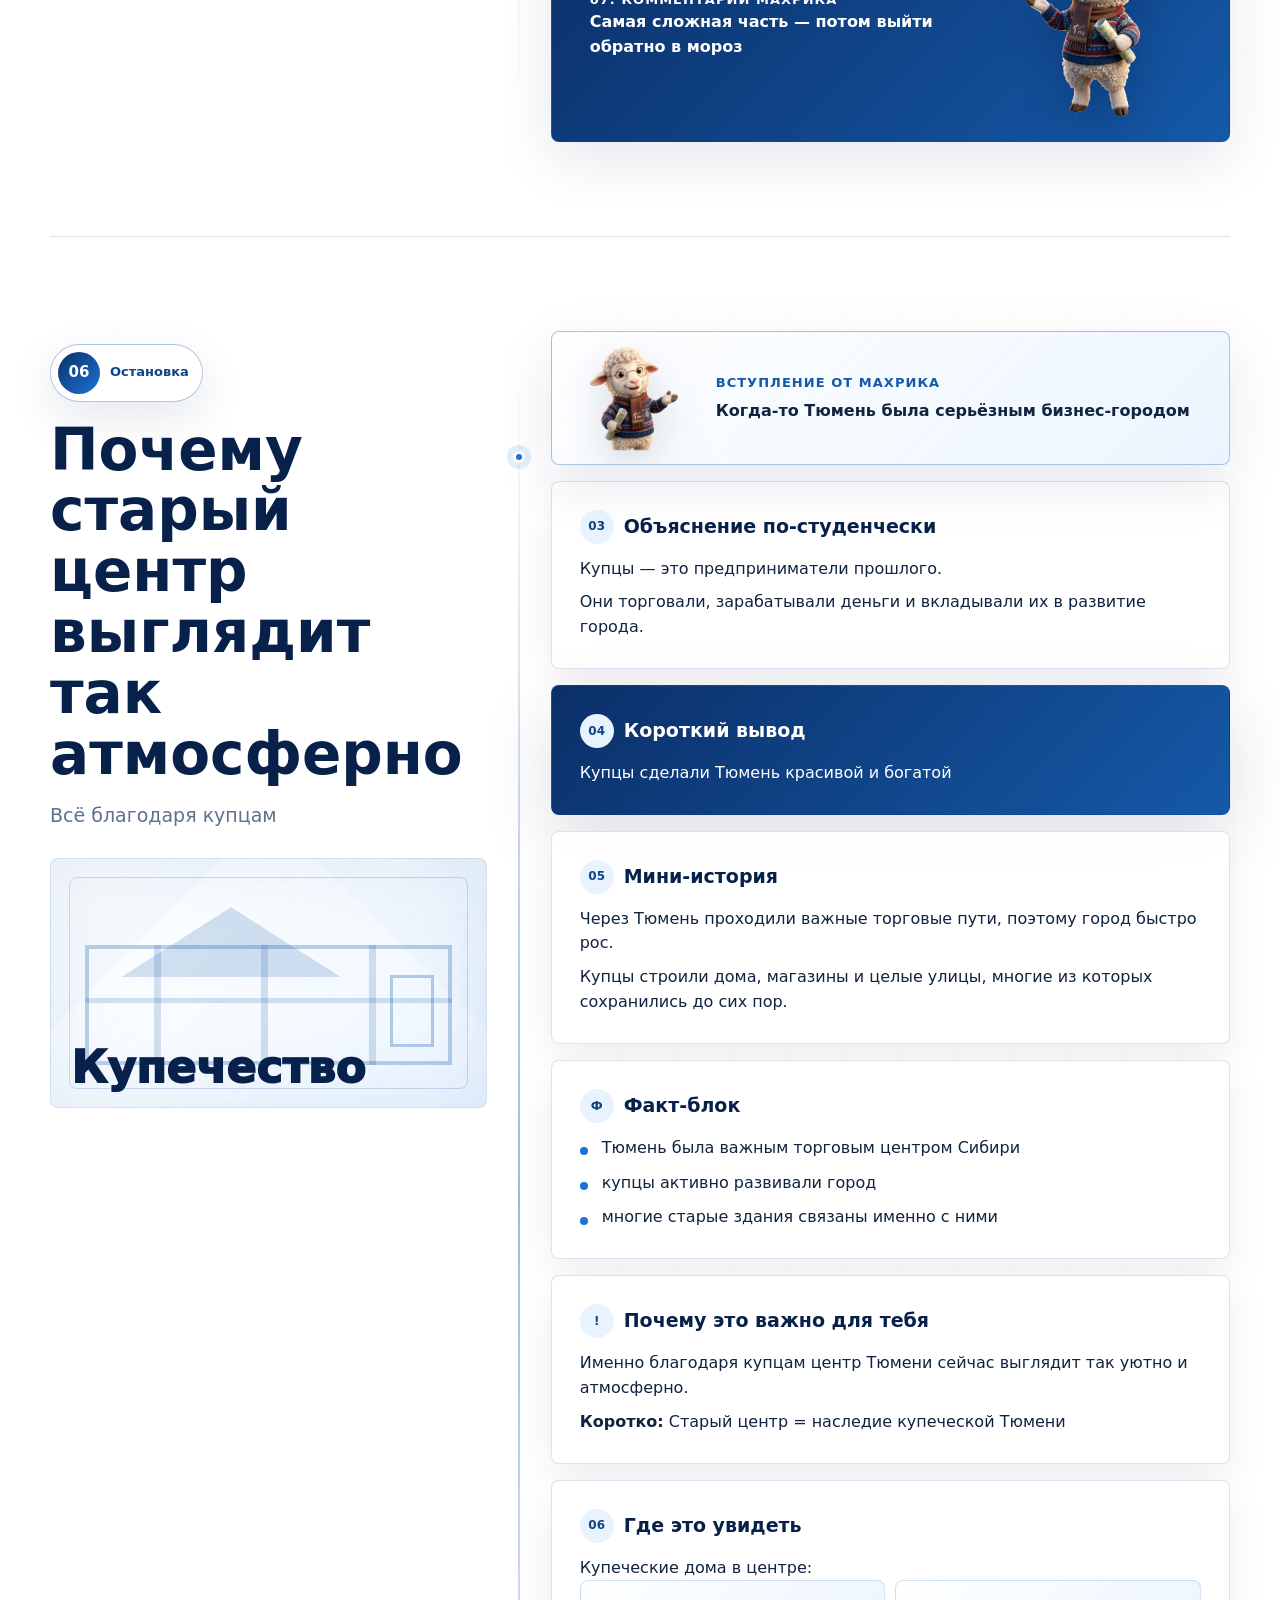
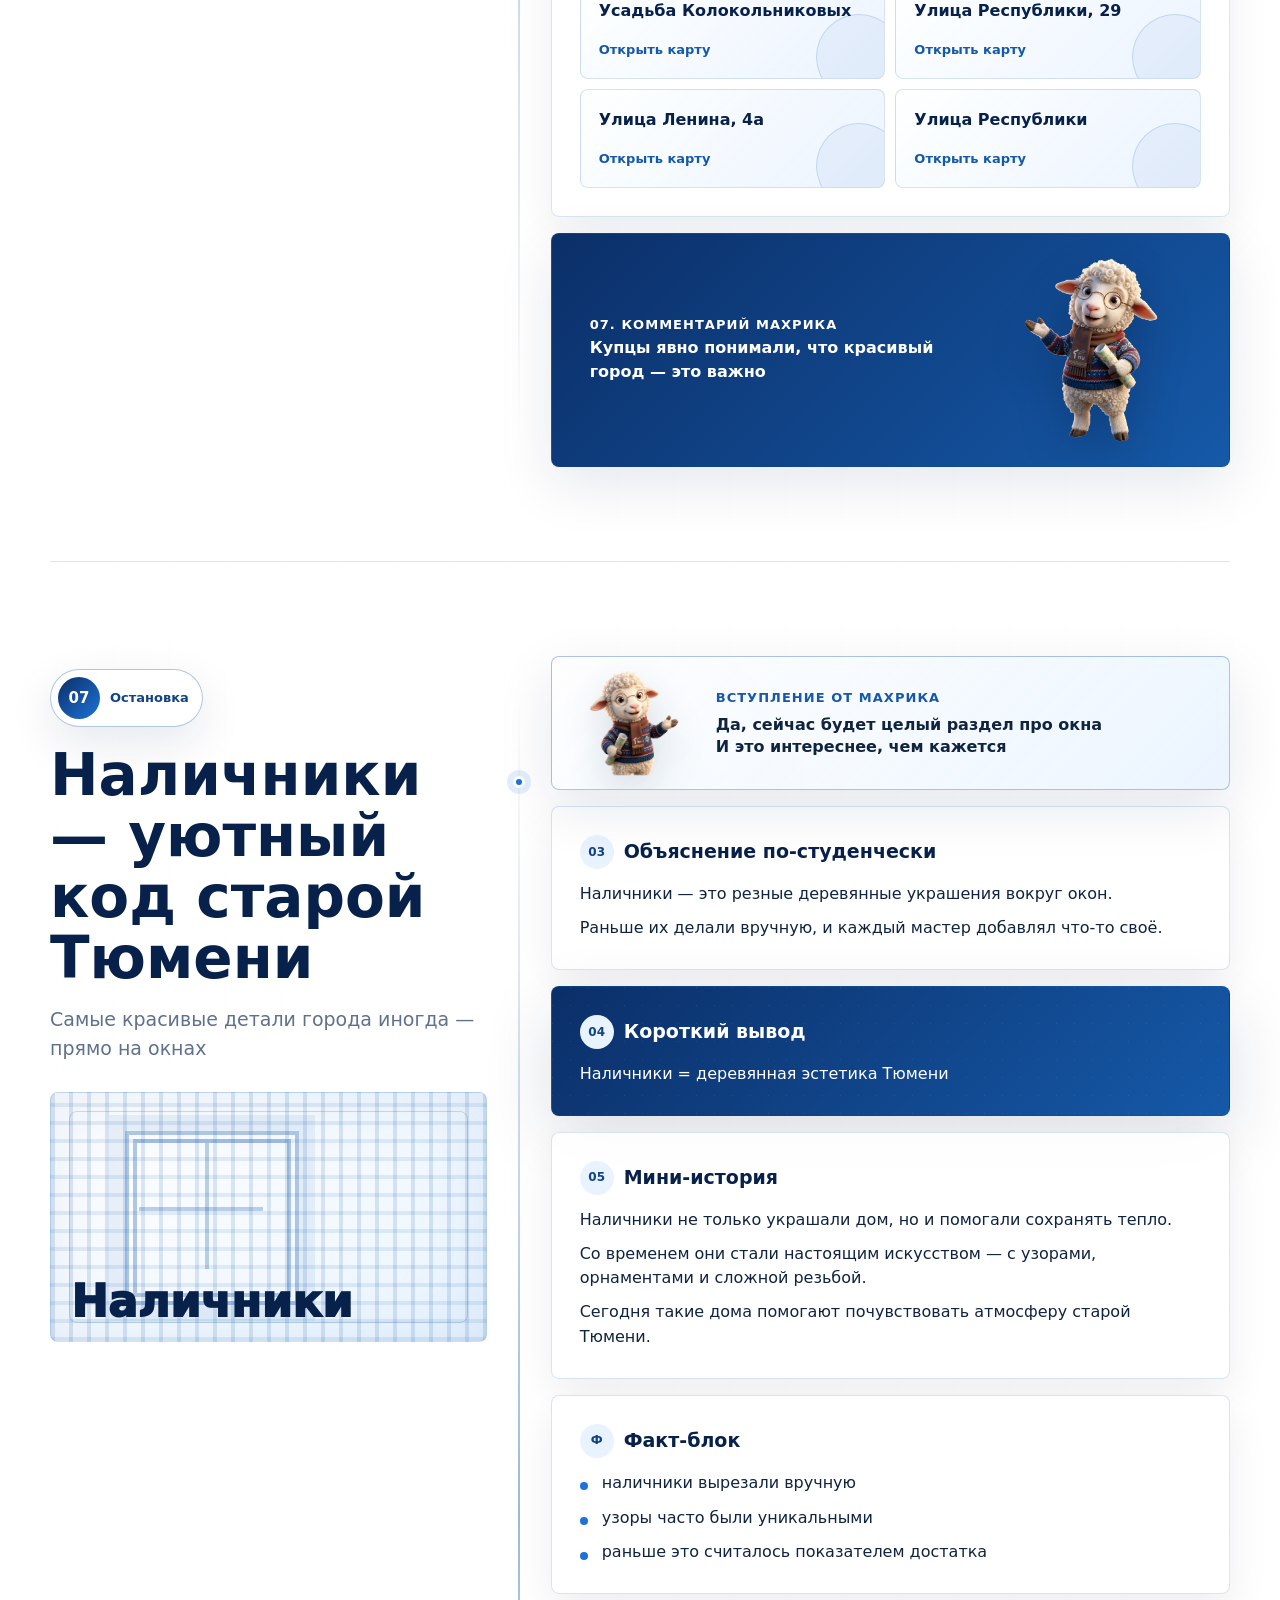
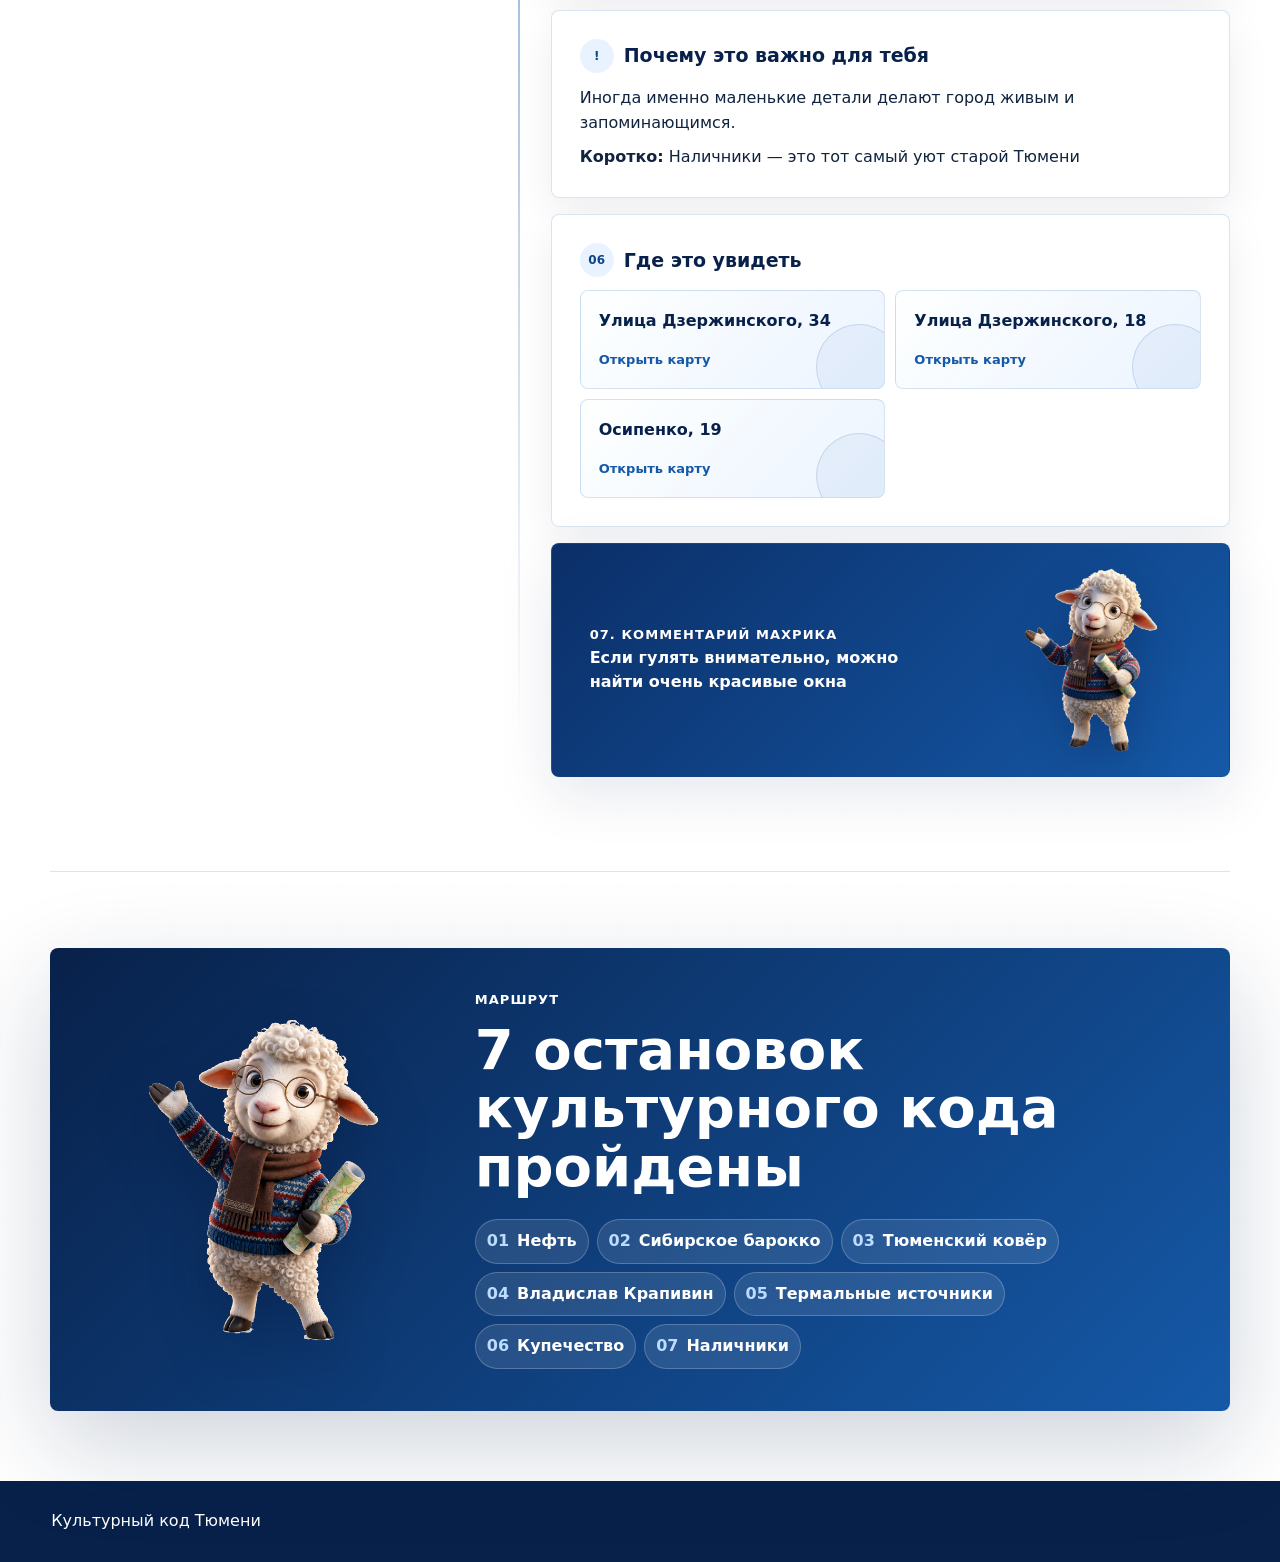
==== commit 82e05c20: "Update footer text" ====
--- a/index.html
+++ b/index.html
@@ -87,7 +87,7 @@
 
     <footer class="footer">
       <p>Культурный код Тюмени</p>
-      <p>Сценарий сохранён по материалам <span>docs/scenario.md</span></p>
+      <p> <span></span></p>
     </footer>
 
     <script src="script.js"></script>
